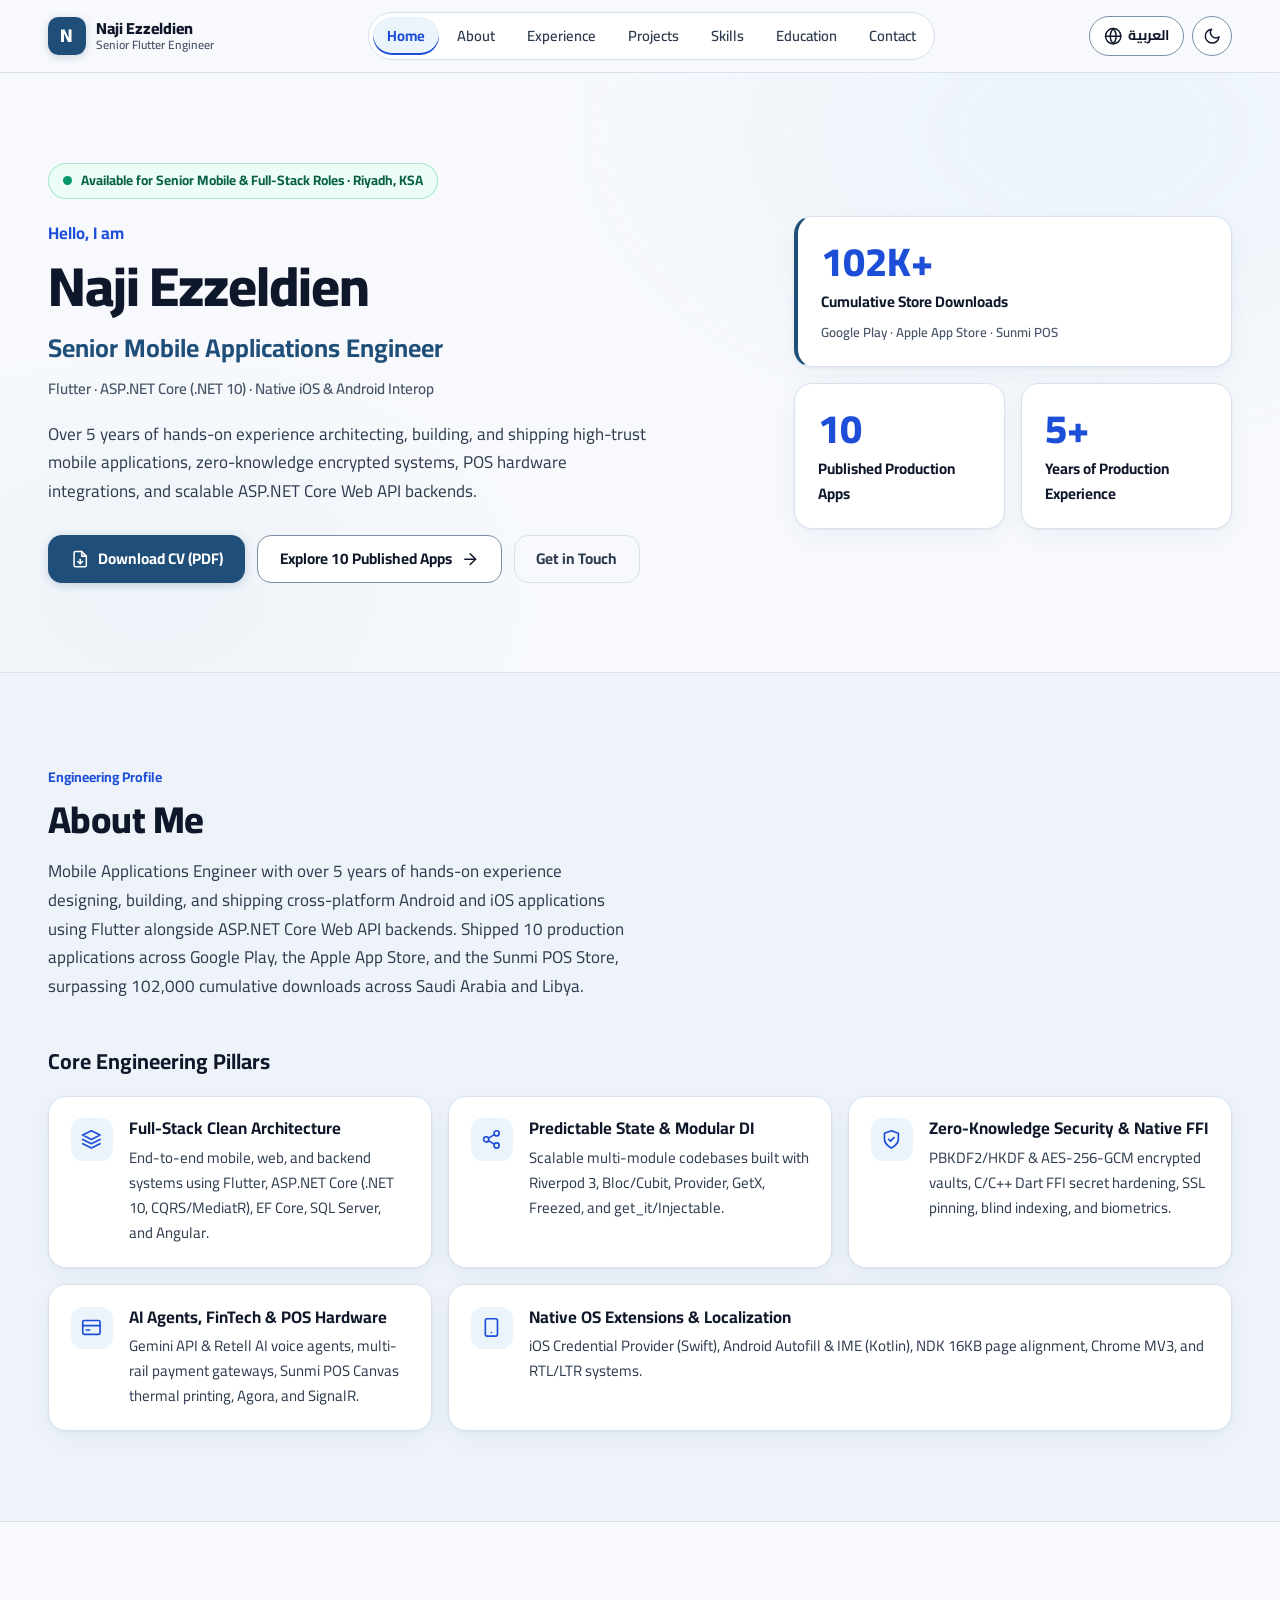
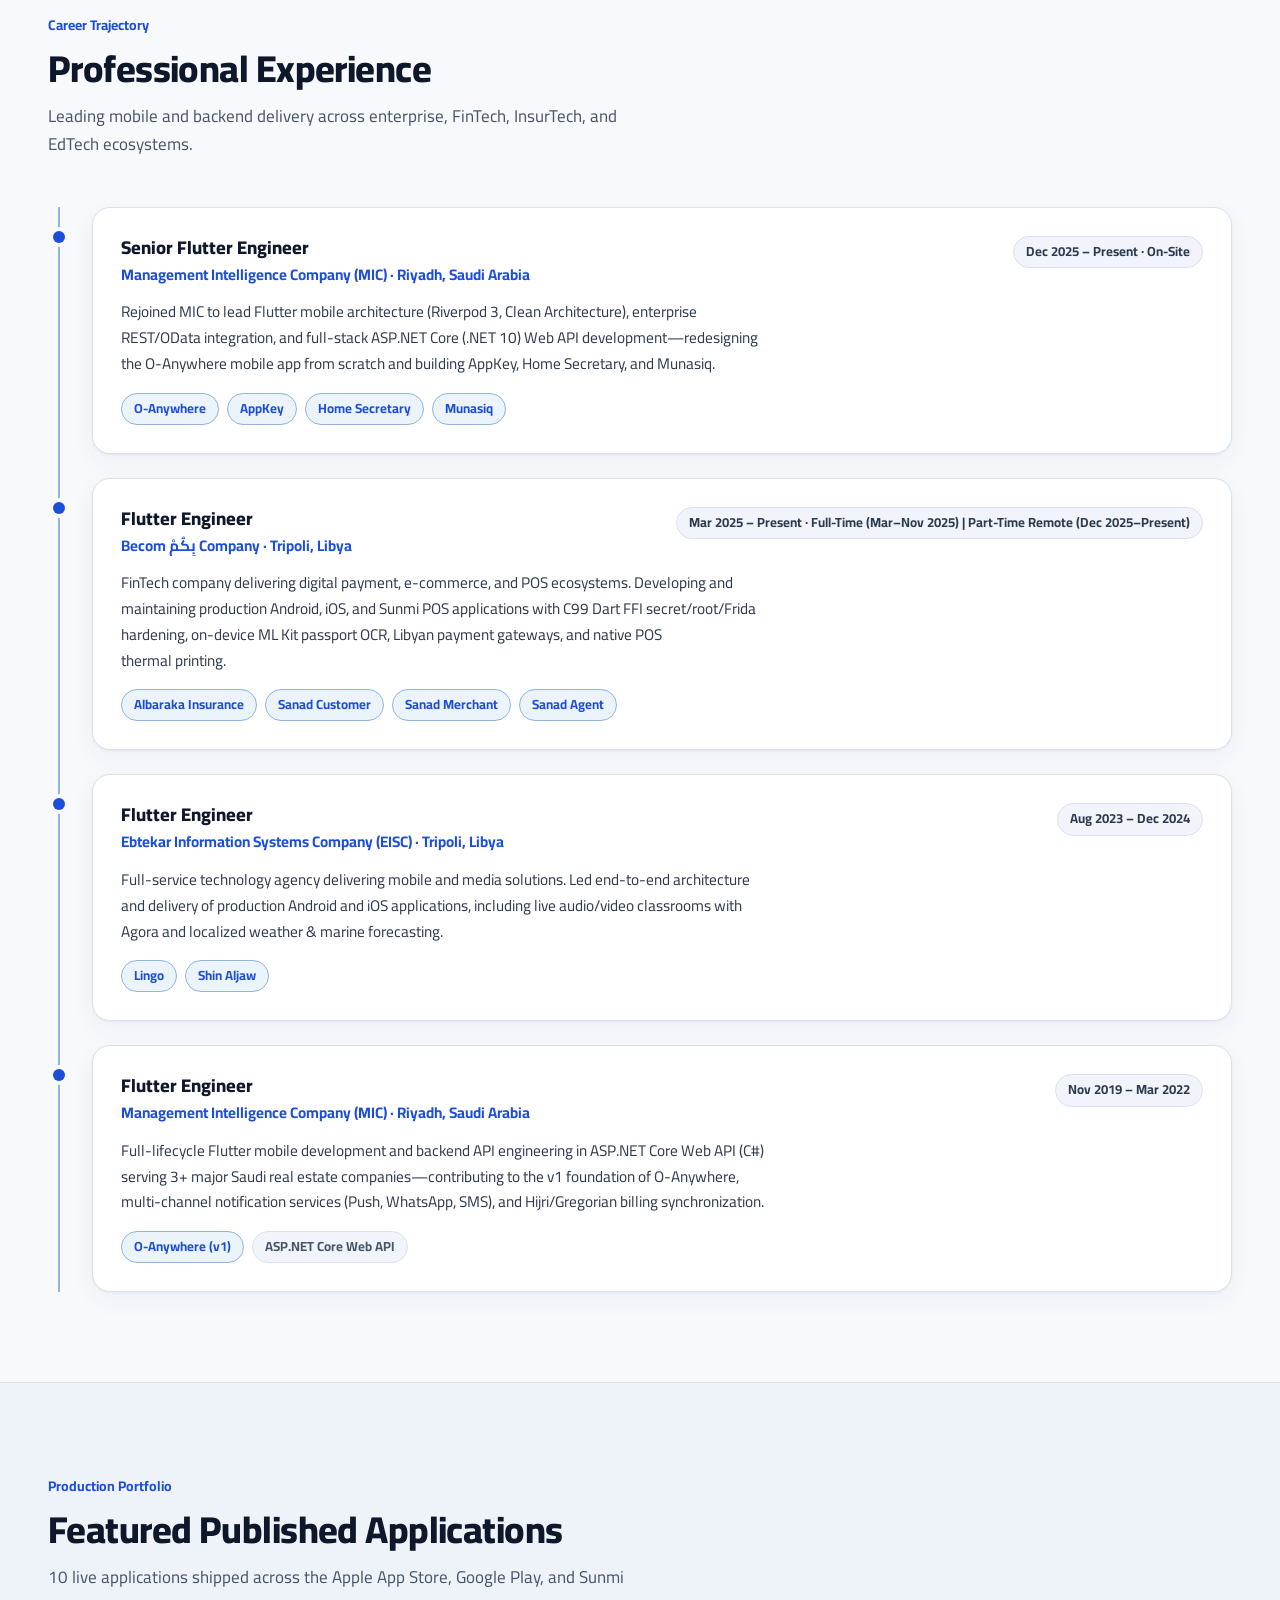
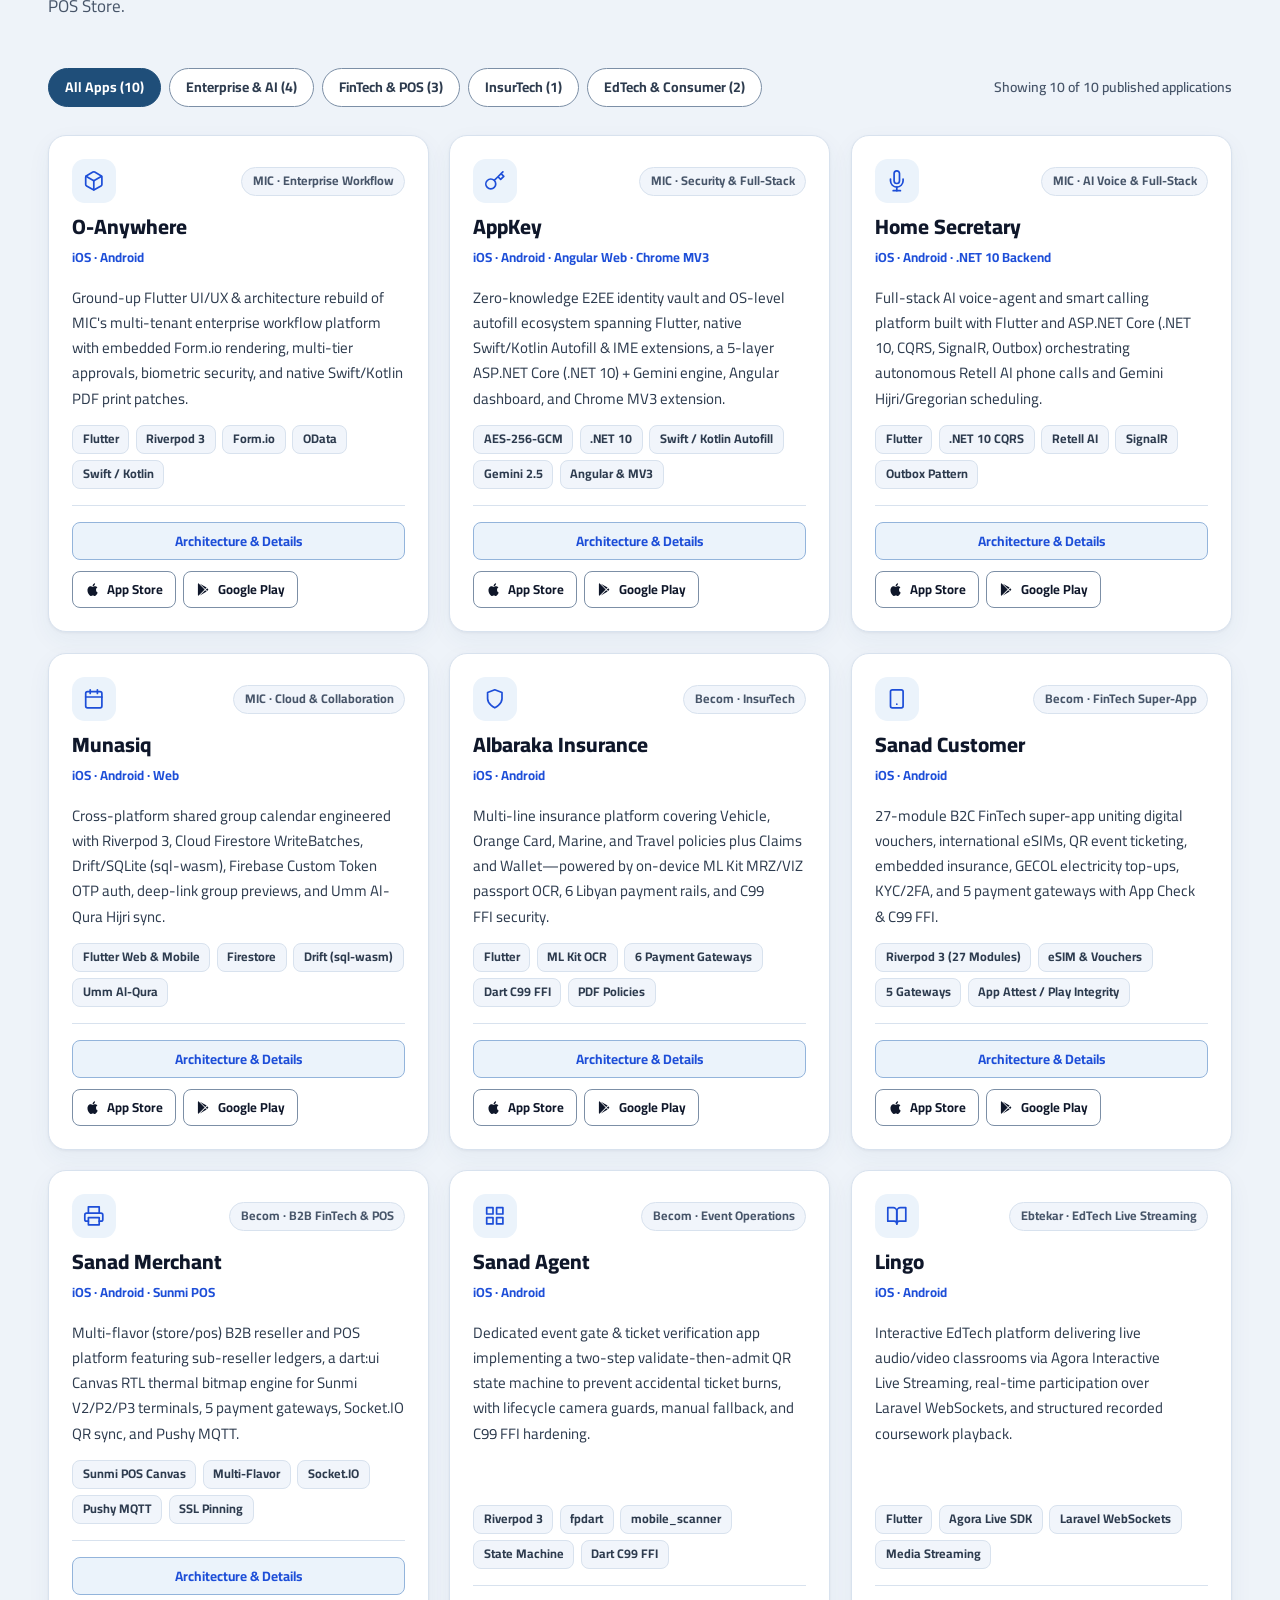
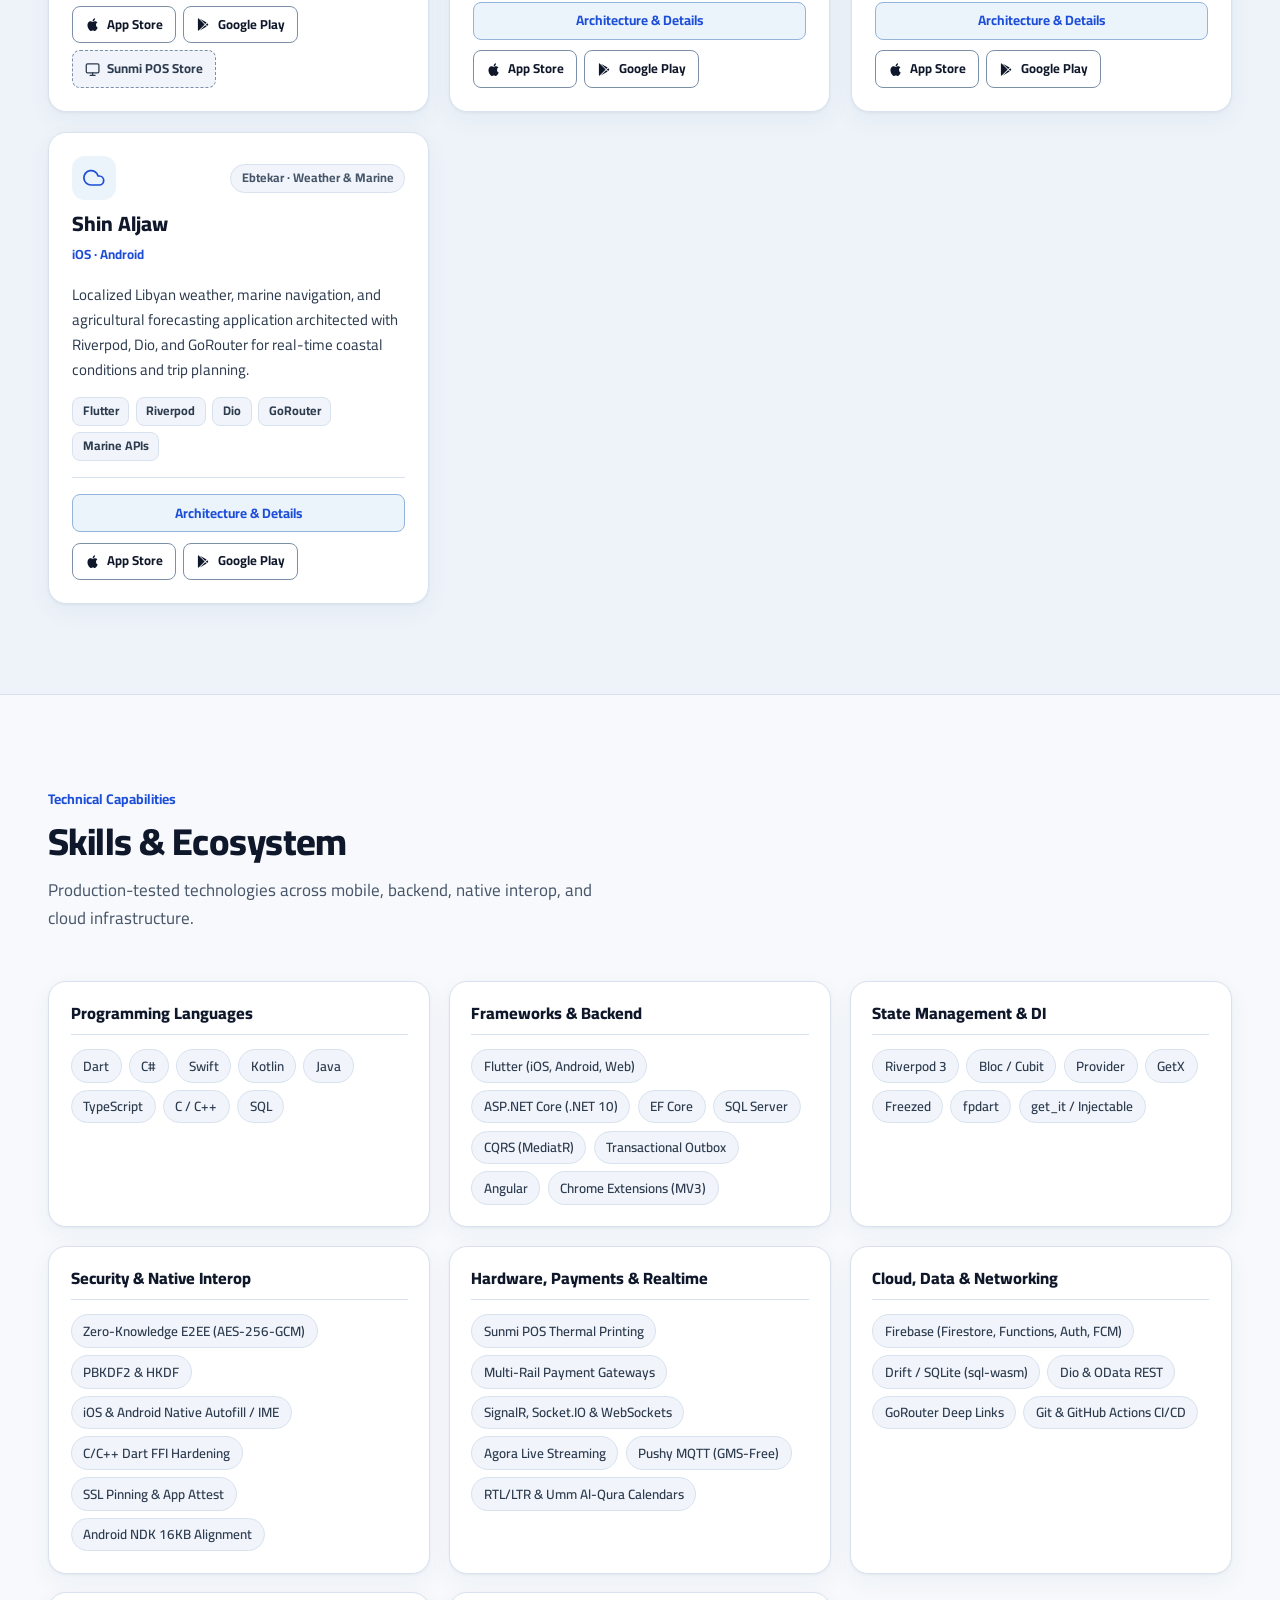
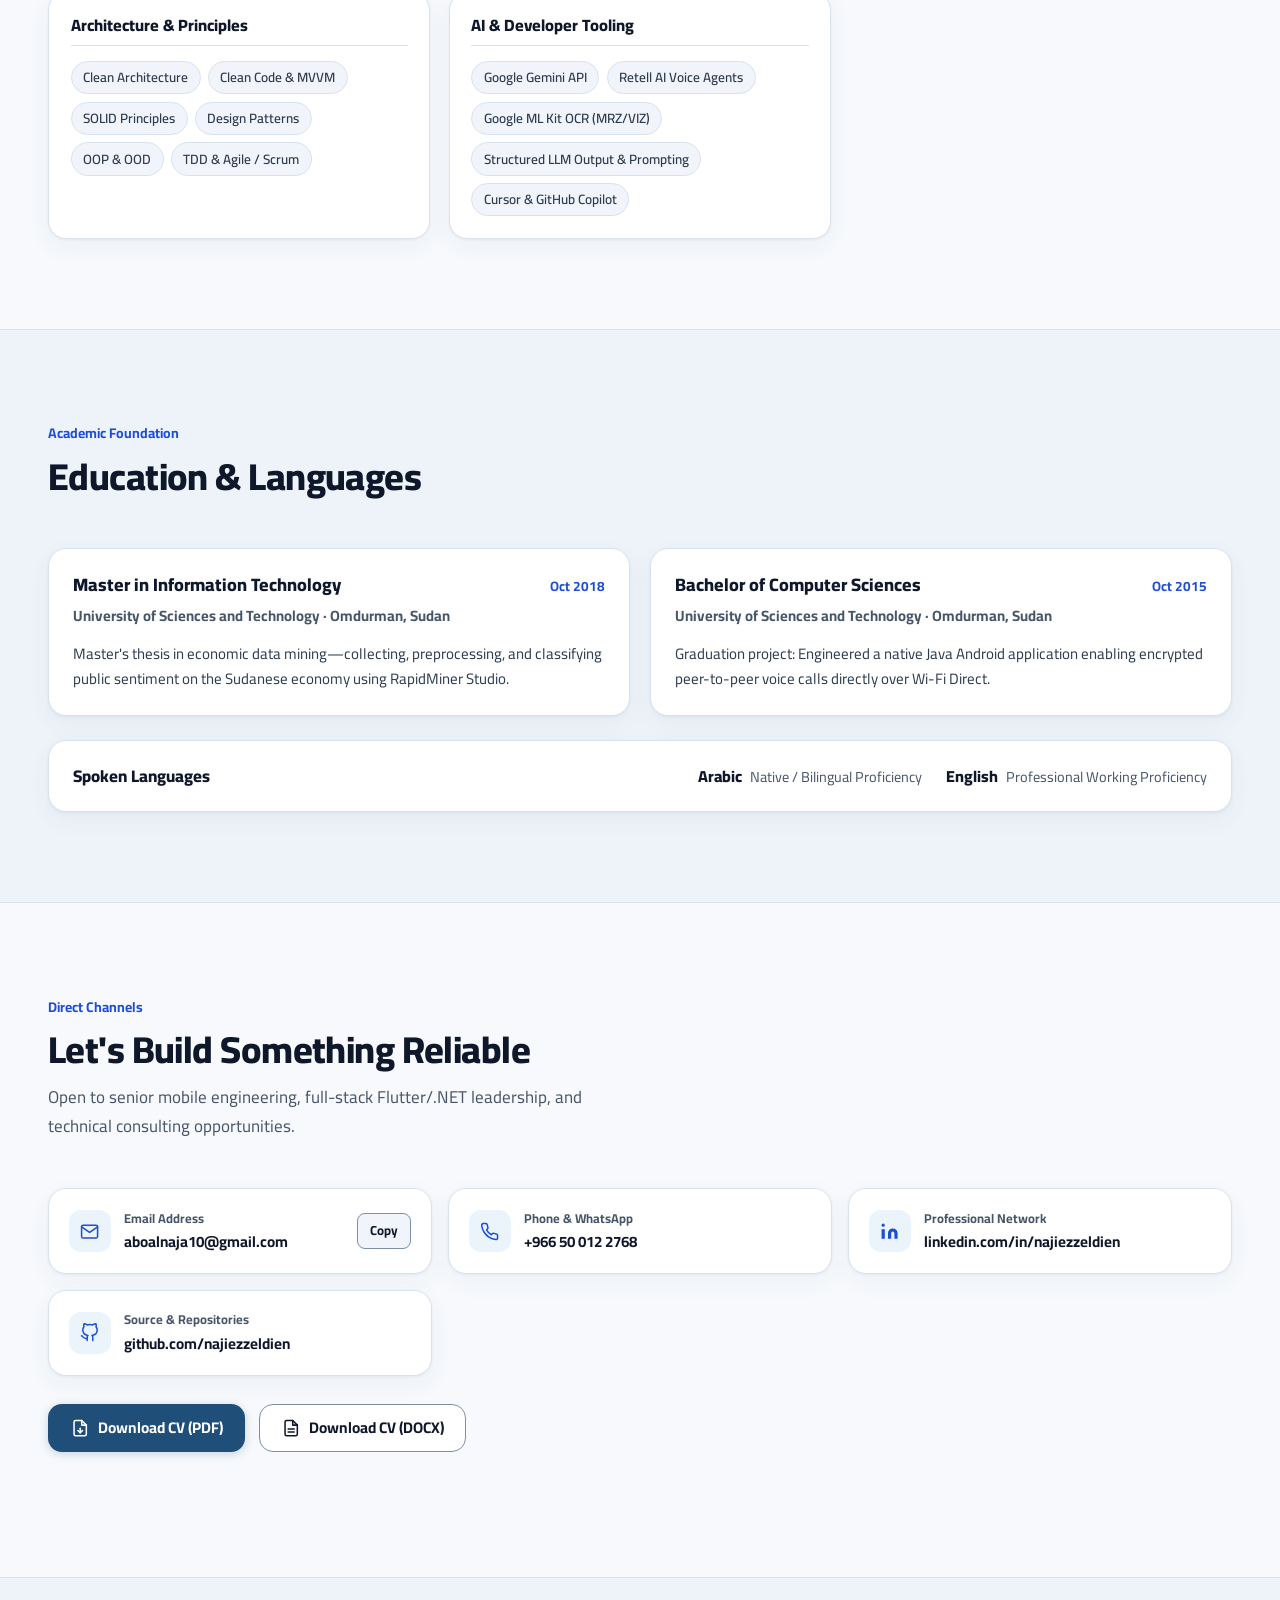
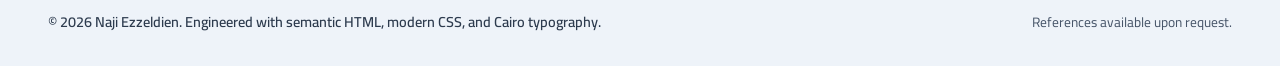
==== index.html @ 378b7edd "Replace default Flutter favicon with custom Royal Sapphire N monogram icon suite" ====
<!DOCTYPE html>
<html lang="en" dir="ltr">
<head>
  <meta charset="UTF-8">
  <meta name="viewport" content="width=device-width, initial-scale=1.0">
  <meta name="color-scheme" content="light dark">
  <script>
    try {
      document.documentElement.classList.add("js-enabled");
      const savedScheme = localStorage.getItem("color-scheme");
      document.querySelector('meta[name="color-scheme"]').content =
        savedScheme === "light" || savedScheme === "dark" ? savedScheme : "light dark";
      const savedLang = localStorage.getItem("portfolio-lang");
      if (savedLang === "ar" || savedLang === "en") {
        document.documentElement.lang = savedLang;
        document.documentElement.dir = savedLang === "ar" ? "rtl" : "ltr";
      }
    } catch {}
  </script>

  <!-- SEO -->
  <title>Naji Ezzeldien — Senior Mobile Applications Engineer (Flutter) | Portfolio</title>
  <meta name="description" content="Portfolio of Naji Ezzeldien — Senior Mobile Applications Engineer (Flutter &amp; ASP.NET Core) with 5+ years of experience, 10 published apps, and 102,000+ downloads across Google Play, Apple App Store, and Sunmi POS Store.">
  <meta name="keywords" content="Naji Ezzeldien, Senior Flutter Engineer, Mobile Applications Engineer, ASP.NET Core, .NET 10, Riverpod, Clean Architecture, Riyadh, Portfolio">
  <meta name="author" content="Naji Ezzeldien">

  <!-- Open Graph -->
  <meta property="og:title" content="Naji Ezzeldien — Senior Mobile Applications Engineer (Flutter)">
  <meta property="og:description" content="5+ years building production Android, iOS, POS, and ASP.NET Core (.NET 10) systems. 10 published apps, 102,000+ downloads.">
  <meta property="og:type" content="website">
  <meta property="og:url" content="https://najiezzeldien.github.io/naji_portfolio/">

  <!-- Twitter Card -->
  <meta name="twitter:card" content="summary_large_image">
  <meta name="twitter:title" content="Naji Ezzeldien — Senior Mobile Applications Engineer (Flutter)">
  <meta name="twitter:description" content="5+ years building production Android, iOS, POS, and ASP.NET Core (.NET 10) systems. 10 published apps, 102,000+ downloads.">

  <!-- Brand Favicon & Touch Icons (Cache-busted to replace legacy Flutter icon) -->
  <link rel="icon" type="image/svg+xml" href="favicon.svg?v=2">
  <link rel="icon" type="image/png" sizes="64x64" href="favicon.png?v=2">
  <link rel="icon" type="image/png" sizes="192x192" href="icon-192.png?v=2">
  <link rel="shortcut icon" href="favicon.ico?v=2">
  <link rel="apple-touch-icon" sizes="180x180" href="apple-touch-icon.png?v=2">

  <!-- Google Fonts: Cairo (Arabic & Latin unified geometric variable typeface) -->
  <link rel="preconnect" href="https://fonts.googleapis.com">
  <link rel="preconnect" href="https://fonts.gstatic.com" crossorigin>
  <link rel="stylesheet" href="https://fonts.googleapis.com/css2?family=Cairo:wght@300..800&display=swap">

  <!-- Stylesheet -->
  <link rel="stylesheet" href="css/style.css">
</head>
<body>

  <!-- ═══════════════════════════════════════════════════════════
       SITE HEADER & ADAPTIVE NAVIGATION
       ═══════════════════════════════════════════════════════════ -->
  <header class="site-header" id="siteHeader">
    <a href="#hero-heading" class="skip-link visually-hidden" data-i18n="nav.skip">Skip to main content</a>

    <div class="header-inner" id="headerInner">
      <a href="#hero" class="site-brand">
        <span class="brand-monogram" aria-hidden="true" data-i18n="nav.logo">N</span>
        <span class="brand-text">
          <span class="brand-name" data-i18n="nav.title">Naji Ezzeldien</span>
          <span class="brand-role" data-i18n="nav.roleTag">Senior Flutter Engineer</span>
        </span>
      </a>

      <nav class="site-nav" aria-label="Primary" data-i18n-aria="nav.primaryLabel">
        <button
          class="menu-button"
          id="menuButton"
          type="button"
          popovertarget="site-menu"
          popovertargetaction="toggle"
          aria-controls="site-menu"
        >
          <svg class="icon-svg" aria-hidden="true" viewBox="0 0 24 24" fill="none" stroke="currentColor" stroke-width="2" stroke-linecap="round">
            <line x1="4" y1="7" x2="20" y2="7"/>
            <line x1="4" y1="12" x2="20" y2="12"/>
            <line x1="4" y1="17" x2="20" y2="17"/>
          </svg>
          <span data-i18n="nav.menuBtn">Menu</span>
        </button>

        <ul id="site-menu" class="site-menu" popover="auto">
          <li><a href="#hero" class="nav-link" aria-current="true" data-i18n="nav.home">Home</a></li>
          <li><a href="#about" class="nav-link" data-i18n="nav.about">About</a></li>
          <li><a href="#experience" class="nav-link" data-i18n="nav.experience">Experience</a></li>
          <li><a href="#projects" class="nav-link" data-i18n="nav.projects">Projects</a></li>
          <li><a href="#skills" class="nav-link" data-i18n="nav.skills">Skills</a></li>
          <li><a href="#education" class="nav-link" data-i18n="nav.education">Education</a></li>
          <li><a href="#contact" class="nav-link" data-i18n="nav.contact">Contact</a></li>
        </ul>
      </nav>

      <div class="header-actions">
        <button type="button" class="action-chip lang-toggle" id="langSwitch">
          <svg class="icon-svg" aria-hidden="true" viewBox="0 0 24 24" fill="none" stroke="currentColor" stroke-width="1.9" stroke-linecap="round" stroke-linejoin="round">
            <circle cx="12" cy="12" r="10"/>
            <path d="M2 12h20"/>
            <path d="M12 2a15.3 15.3 0 0 1 4 10 15.3 15.3 0 0 1-4 10 15.3 15.3 0 0 1-4-10 15.3 15.3 0 0 1 4-10z"/>
          </svg>
          <span class="lang-label-full" data-i18n="nav.langSwitch">العربية</span>
          <span class="lang-label-short" aria-hidden="true" data-i18n="nav.langSwitchShort">AR</span>
        </button>

        <button type="button" class="icon-btn theme-toggle" id="themeToggle">
          <span class="theme-opt theme-opt-to-dark">
            <svg class="icon-svg" aria-hidden="true" viewBox="0 0 24 24" fill="none" stroke="currentColor" stroke-width="1.9" stroke-linecap="round" stroke-linejoin="round">
              <path d="M21 12.79A9 9 0 1 1 11.21 3 7 7 0 0 0 21 12.79z"/>
            </svg>
            <span class="visually-hidden" data-i18n="theme.toDark">Switch to dark theme</span>
          </span>
          <span class="theme-opt theme-opt-to-light">
            <svg class="icon-svg" aria-hidden="true" viewBox="0 0 24 24" fill="none" stroke="currentColor" stroke-width="1.9" stroke-linecap="round" stroke-linejoin="round">
              <circle cx="12" cy="12" r="5"/>
              <line x1="12" y1="1" x2="12" y2="3"/>
              <line x1="12" y1="21" x2="12" y2="23"/>
              <line x1="4.22" y1="4.22" x2="5.64" y2="5.64"/>
              <line x1="18.36" y1="18.36" x2="19.78" y2="19.78"/>
              <line x1="1" y1="12" x2="3" y2="12"/>
              <line x1="21" y1="12" x2="23" y2="12"/>
              <line x1="4.22" y1="19.78" x2="5.64" y2="18.36"/>
              <line x1="18.36" y1="5.64" x2="19.78" y2="4.22"/>
            </svg>
            <span class="visually-hidden" data-i18n="theme.toLight">Switch to light theme</span>
          </span>
        </button>
      </div>
    </div>
  </header>

  <!-- ═══════════════════════════════════════════════════════════
       MAIN CONTENT
       ═══════════════════════════════════════════════════════════ -->
  <main id="mainContent">

    <!-- ── HERO SECTION ─────────────────────────────────────────── -->
    <section class="hero-section" id="hero" tabindex="-1">
      <div class="container hero-layout">
        <div class="hero-copy">
          <div class="availability-pill reveal">
            <span class="status-dot" aria-hidden="true"></span>
            <span data-i18n="hero.badge">Available for Senior Mobile &amp; Full-Stack Roles · Riyadh, KSA</span>
          </div>

          <p class="hero-greeting reveal" data-i18n="hero.greeting">Hello, I am</p>
          <h1 class="hero-name reveal" id="hero-heading" tabindex="-1" data-i18n="hero.name">Naji Ezzeldien</h1>
          <p class="hero-role reveal" data-i18n="hero.title">Senior Mobile Applications Engineer</p>
          <p class="hero-stack-line reveal" data-i18n="hero.subtitle">Flutter · ASP.NET Core (.NET 10) · Native iOS &amp; Android Interop</p>
          <p class="hero-description reveal" data-i18n="hero.description">Over 5 years of hands-on experience architecting, building, and shipping high-trust mobile applications, zero-knowledge encrypted systems, POS hardware integrations, and scalable ASP.NET Core Web API backends.</p>

          <div class="hero-actions reveal">
            <a href="Naji_Ezzeldien_CV.pdf" target="_blank" rel="noopener" class="btn btn-primary">
              <svg class="icon-svg" aria-hidden="true" viewBox="0 0 24 24" fill="none" stroke="currentColor" stroke-width="2" stroke-linecap="round" stroke-linejoin="round">
                <path d="M14 2H6a2 2 0 0 0-2 2v16a2 2 0 0 0 2 2h12a2 2 0 0 0 2-2V8z"/>
                <polyline points="14 2 14 8 20 8"/>
                <path d="M12 18v-6"/>
                <path d="m9 15 3 3 3-3"/>
              </svg>
              <span data-i18n="hero.cta.cv">Download CV (PDF)</span>
            </a>

            <a href="#projects" class="btn btn-secondary">
              <span data-i18n="hero.cta.projects">Explore 10 Published Apps</span>
              <svg class="icon-svg icon-directional" aria-hidden="true" viewBox="0 0 24 24" fill="none" stroke="currentColor" stroke-width="2" stroke-linecap="round" stroke-linejoin="round">
                <path d="M5 12h14"/>
                <path d="m12 5 7 7-7 7"/>
              </svg>
            </a>

            <a href="#contact" class="btn btn-ghost">
              <span data-i18n="hero.cta.contact">Get in Touch</span>
            </a>
          </div>
        </div>

        <div class="hero-metrics reveal">
          <div class="metric-card metric-card-featured">
            <span class="metric-value" data-i18n="hero.stat.downloads.num">102K+</span>
            <span class="metric-label" data-i18n="hero.stat.downloads.label">Cumulative Store Downloads</span>
            <span class="metric-meta" data-i18n="hero.stat.stores">Google Play · Apple App Store · Sunmi POS</span>
          </div>

          <div class="metric-card">
            <span class="metric-value" data-i18n="hero.stat.apps.num">10</span>
            <span class="metric-label" data-i18n="hero.stat.apps.label">Published Production Apps</span>
          </div>

          <div class="metric-card">
            <span class="metric-value" data-i18n="hero.stat.years.num">5+</span>
            <span class="metric-label" data-i18n="hero.stat.years.label">Years of Production Experience</span>
          </div>
        </div>
      </div>
    </section>

    <!-- ── ABOUT & CORE PILLARS ─────────────────────────────────── -->
    <section class="section section-alt" id="about" tabindex="-1">
      <div class="container">
        <header class="section-header reveal">
          <p class="section-eyebrow" data-i18n="about.eyebrow">Engineering Profile</p>
          <h2 class="section-title" data-i18n="about.title">About Me</h2>
          <p class="section-lead" data-i18n="about.description">Mobile Applications Engineer with over 5 years of hands-on experience designing, building, and shipping cross-platform Android and iOS applications using Flutter alongside ASP.NET Core Web API backends. Shipped 10 production applications across Google Play, the Apple App Store, and the Sunmi POS Store, surpassing 102,000 cumulative downloads across Saudi Arabia and Libya.</p>
        </header>

        <h3 class="subsection-heading reveal" data-i18n="about.strengths">Core Engineering Pillars</h3>
        <ul class="pillars-grid" role="list">
          <li class="pillar-card reveal">
            <span class="pillar-icon" aria-hidden="true">
              <svg aria-hidden="true" viewBox="0 0 24 24" fill="none" stroke="currentColor" stroke-width="1.9" stroke-linecap="round" stroke-linejoin="round"><polygon points="12 2 2 7 12 12 22 7 12 2"/><polyline points="2 17 12 22 22 17"/><polyline points="2 12 12 17 22 12"/></svg>
            </span>
            <div>
              <h4 class="pillar-title" data-i18n="about.s1.title">Full-Stack Clean Architecture</h4>
              <p class="pillar-desc" data-i18n="about.s1.desc">End-to-end mobile, web, and backend systems using Flutter, ASP.NET Core (.NET 10, CQRS/MediatR), EF Core, SQL Server, and Angular.</p>
            </div>
          </li>

          <li class="pillar-card reveal">
            <span class="pillar-icon" aria-hidden="true">
              <svg aria-hidden="true" viewBox="0 0 24 24" fill="none" stroke="currentColor" stroke-width="1.9" stroke-linecap="round" stroke-linejoin="round"><circle cx="18" cy="5" r="3"/><circle cx="6" cy="12" r="3"/><circle cx="18" cy="19" r="3"/><line x1="8.59" y1="13.51" x2="15.42" y2="17.49"/><line x1="15.41" y1="6.51" x2="8.59" y2="10.49"/></svg>
            </span>
            <div>
              <h4 class="pillar-title" data-i18n="about.s2.title">Predictable State &amp; Modular DI</h4>
              <p class="pillar-desc" data-i18n="about.s2.desc">Scalable multi-module codebases built with Riverpod 3, Bloc/Cubit, Provider, GetX, Freezed, and get_it/Injectable.</p>
            </div>
          </li>

          <li class="pillar-card reveal">
            <span class="pillar-icon" aria-hidden="true">
              <svg aria-hidden="true" viewBox="0 0 24 24" fill="none" stroke="currentColor" stroke-width="1.9" stroke-linecap="round" stroke-linejoin="round"><path d="M12 22s8-4 8-10V5l-8-3-8 3v7c0 6 8 10 8 10z"/><path d="m9 12 2 2 4-4"/></svg>
            </span>
            <div>
              <h4 class="pillar-title" data-i18n="about.s3.title">Zero-Knowledge Security &amp; Native FFI</h4>
              <p class="pillar-desc" data-i18n="about.s3.desc">PBKDF2/HKDF &amp; AES-256-GCM encrypted vaults, C/C++ Dart FFI secret hardening, SSL pinning, blind indexing, and biometrics.</p>
            </div>
          </li>

          <li class="pillar-card reveal">
            <span class="pillar-icon" aria-hidden="true">
              <svg aria-hidden="true" viewBox="0 0 24 24" fill="none" stroke="currentColor" stroke-width="1.9" stroke-linecap="round" stroke-linejoin="round"><rect x="2" y="4" width="20" height="16" rx="2"/><line x1="2" y1="10" x2="22" y2="10"/><line x1="6" y1="15" x2="10" y2="15"/></svg>
            </span>
            <div>
              <h4 class="pillar-title" data-i18n="about.s4.title">AI Agents, FinTech &amp; POS Hardware</h4>
              <p class="pillar-desc" data-i18n="about.s4.desc">Gemini API &amp; Retell AI voice agents, multi-rail payment gateways, Sunmi POS Canvas thermal printing, Agora, and SignalR.</p>
            </div>
          </li>

          <li class="pillar-card pillar-card-wide reveal">
            <span class="pillar-icon" aria-hidden="true">
              <svg aria-hidden="true" viewBox="0 0 24 24" fill="none" stroke="currentColor" stroke-width="1.9" stroke-linecap="round" stroke-linejoin="round"><rect x="5" y="2" width="14" height="20" rx="2" ry="2"/><line x1="12" y1="18" x2="12.01" y2="18"/></svg>
            </span>
            <div>
              <h4 class="pillar-title" data-i18n="about.s5.title">Native OS Extensions &amp; Localization</h4>
              <p class="pillar-desc" data-i18n="about.s5.desc">iOS Credential Provider (Swift), Android Autofill &amp; IME (Kotlin), NDK 16KB page alignment, Chrome MV3, and RTL/LTR systems.</p>
            </div>
          </li>
        </ul>
      </div>
    </section>

    <!-- ── EXPERIENCE SECTION ───────────────────────────────────── -->
    <section class="section" id="experience" tabindex="-1">
      <div class="container">
        <header class="section-header reveal">
          <p class="section-eyebrow" data-i18n="exp.eyebrow">Career Trajectory</p>
          <h2 class="section-title" data-i18n="exp.title">Professional Experience</h2>
          <p class="section-subtitle" data-i18n="exp.subtitle">Leading mobile and backend delivery across enterprise, FinTech, InsurTech, and EdTech ecosystems.</p>
        </header>

        <ol class="timeline" role="list">
          <!-- MIC (Current) -->
          <li class="timeline-entry reveal">
            <article class="timeline-card">
              <header class="timeline-header">
                <div>
                  <h3 class="timeline-role" data-i18n="exp.role.mic_current">Senior Flutter Engineer</h3>
                  <p class="timeline-company" data-i18n="exp.company.mic_current">Management Intelligence Company (MIC) · Riyadh, Saudi Arabia</p>
                </div>
                <span class="timeline-date" data-i18n="exp.date.mic_current">Dec 2025 – Present · On-Site</span>
              </header>
              <p class="timeline-description" data-i18n="exp.desc.mic_current">Rejoined MIC to lead Flutter mobile architecture (Riverpod 3, Clean Architecture), enterprise REST/OData integration, and full-stack ASP.NET Core (.NET 10) Web API development—redesigning the O-Anywhere mobile app from scratch and building AppKey, Home Secretary, and Munasiq.</p>
              <div class="timeline-links">
                <a href="#proj-oanywhere" class="timeline-chip">O-Anywhere</a>
                <a href="#proj-appkey" class="timeline-chip">AppKey</a>
                <a href="#proj-homesecretary" class="timeline-chip" data-i18n="proj.homesecretary.title">Home Secretary</a>
                <a href="#proj-munasiq" class="timeline-chip" data-i18n="proj.munasiq.title">Munasiq</a>
              </div>
            </article>
          </li>

          <!-- Becom -->
          <li class="timeline-entry reveal">
            <article class="timeline-card">
              <header class="timeline-header">
                <div>
                  <h3 class="timeline-role" data-i18n="exp.role.becom">Flutter Engineer</h3>
                  <p class="timeline-company" data-i18n="exp.company.becom">Becom بِكُمْ Company · Tripoli, Libya</p>
                </div>
                <span class="timeline-date" data-i18n="exp.date.becom">Mar 2025 – Present · Full-Time (Mar–Nov 2025) | Part-Time Remote (Dec 2025–Present)</span>
              </header>
              <p class="timeline-description" data-i18n="exp.desc.becom">FinTech company delivering digital payment, e-commerce, and POS ecosystems. Developing and maintaining production Android, iOS, and Sunmi POS applications with C99 Dart FFI secret/root/Frida hardening, on-device ML Kit passport OCR, Libyan payment gateways, and native POS thermal printing.</p>
              <div class="timeline-links">
                <a href="#proj-albaraka" class="timeline-chip" data-i18n="proj.albaraka.title">Albaraka Insurance</a>
                <a href="#proj-sanad" class="timeline-chip" data-i18n="proj.sanad.title">Sanad Customer</a>
                <a href="#proj-merchant" class="timeline-chip" data-i18n="proj.merchant.title">Sanad Merchant</a>
                <a href="#proj-sanadagent" class="timeline-chip" data-i18n="proj.sanadagent.title">Sanad Agent</a>
              </div>
            </article>
          </li>

          <!-- Ebtekar -->
          <li class="timeline-entry reveal">
            <article class="timeline-card">
              <header class="timeline-header">
                <div>
                  <h3 class="timeline-role" data-i18n="exp.role.ebtekar">Flutter Engineer</h3>
                  <p class="timeline-company" data-i18n="exp.company.ebtekar">Ebtekar Information Systems Company (EISC) · Tripoli, Libya</p>
                </div>
                <span class="timeline-date" data-i18n="exp.date.ebtekar">Aug 2023 – Dec 2024</span>
              </header>
              <p class="timeline-description" data-i18n="exp.desc.ebtekar">Full-service technology agency delivering mobile and media solutions. Led end-to-end architecture and delivery of production Android and iOS applications, including live audio/video classrooms with Agora and localized weather &amp; marine forecasting.</p>
              <div class="timeline-links">
                <a href="#proj-lingo" class="timeline-chip" data-i18n="proj.lingo.title">Lingo</a>
                <a href="#proj-shin" class="timeline-chip" data-i18n="proj.shin.title">Shin Aljaw</a>
              </div>
            </article>
          </li>

          <!-- MIC (First Tenure) -->
          <li class="timeline-entry reveal">
            <article class="timeline-card">
              <header class="timeline-header">
                <div>
                  <h3 class="timeline-role" data-i18n="exp.role.mic">Flutter Engineer</h3>
                  <p class="timeline-company" data-i18n="exp.company.mic">Management Intelligence Company (MIC) · Riyadh, Saudi Arabia</p>
                </div>
                <span class="timeline-date" data-i18n="exp.date.mic">Nov 2019 – Mar 2022</span>
              </header>
              <p class="timeline-description" data-i18n="exp.desc.mic">Full-lifecycle Flutter mobile development and backend API engineering in ASP.NET Core Web API (C#) serving 3+ major Saudi real estate companies—contributing to the v1 foundation of O-Anywhere, multi-channel notification services (Push, WhatsApp, SMS), and Hijri/Gregorian billing synchronization.</p>
              <div class="timeline-links">
                <a href="#proj-oanywhere" class="timeline-chip">O-Anywhere (v1)</a>
                <span class="timeline-chip timeline-chip-static" data-i18n="exp.tag.backend">ASP.NET Core Web API</span>
              </div>
            </article>
          </li>
        </ol>
      </div>
    </section>

    <!-- ── FEATURED PROJECTS (10 PUBLISHED APPS) ────────────────── -->
    <section class="section section-alt" id="projects" tabindex="-1">
      <div class="container">
        <header class="section-header reveal">
          <p class="section-eyebrow" data-i18n="proj.eyebrow">Production Portfolio</p>
          <h2 class="section-title" data-i18n="proj.title">Featured Published Applications</h2>
          <p class="section-subtitle" data-i18n="proj.subtitle">10 live applications shipped across the Apple App Store, Google Play, and Sunmi POS Store.</p>
        </header>

        <search class="projects-toolbar reveal" aria-label="Filter applications by domain" data-i18n-aria="proj.filterLabel">
          <div class="filter-group">
            <button type="button" class="filter-btn" data-filter="all" aria-pressed="true" data-i18n="proj.filter.all">All Apps (10)</button>
            <button type="button" class="filter-btn" data-filter="enterprise" aria-pressed="false" data-i18n="proj.filter.enterprise">Enterprise &amp; AI (4)</button>
            <button type="button" class="filter-btn" data-filter="fintech" aria-pressed="false" data-i18n="proj.filter.fintech">FinTech &amp; POS (3)</button>
            <button type="button" class="filter-btn" data-filter="insurtech" aria-pressed="false" data-i18n="proj.filter.insurtech">InsurTech (1)</button>
            <button type="button" class="filter-btn" data-filter="consumer" aria-pressed="false" data-i18n="proj.filter.consumer">EdTech &amp; Consumer (2)</button>
          </div>
          <p class="projects-count" id="projectsCount" aria-live="polite">Showing 10 of 10 published applications</p>
        </search>

        <div class="projects-grid" id="projectsGrid">

          <!-- 1. O-Anywhere -->
          <article class="project-card reveal" id="proj-oanywhere" data-category="enterprise">
            <header class="project-card-header">
              <div class="project-meta-row">
                <span class="project-icon" aria-hidden="true">
                  <svg aria-hidden="true" viewBox="0 0 24 24" fill="none" stroke="currentColor" stroke-width="1.9" stroke-linecap="round" stroke-linejoin="round"><path d="M21 16V8a2 2 0 0 0-1-1.73l-7-4a2 2 0 0 0-2 0l-7 4A2 2 0 0 0 3 8v8a2 2 0 0 0 1 1.73l7 4a2 2 0 0 0 2 0l7-4A2 2 0 0 0 21 16z"/><polyline points="3.27 6.96 12 12.01 20.73 6.96"/><line x1="12" y1="22.08" x2="12" y2="12"/></svg>
                </span>
                <span class="project-domain-pill" data-i18n="proj.oanywhere.badge">MIC · Enterprise Workflow</span>
              </div>
              <h3 class="project-title" data-i18n="proj.oanywhere.title">O-Anywhere</h3>
              <p class="project-platforms" data-i18n="proj.oanywhere.platforms">iOS · Android</p>
            </header>

            <div class="project-card-content">
              <p class="project-summary" data-i18n="proj.oanywhere.summary">Ground-up Flutter UI/UX &amp; architecture rebuild of MIC's multi-tenant enterprise workflow platform with embedded Form.io rendering, multi-tier approvals, biometric security, and native Swift/Kotlin PDF print patches.</p>
              <ul class="tech-pills" role="list">
                <li>Flutter</li>
                <li>Riverpod 3</li>
                <li>Form.io</li>
                <li>OData</li>
                <li>Swift / Kotlin</li>
              </ul>
            </div>

            <footer class="project-card-footer">
              <button type="button" class="btn-case-study" data-case-study="oanywhere">
                <span data-i18n="proj.caseStudyBtn">Architecture &amp; Details</span>
                <span class="visually-hidden"> — <span data-i18n="proj.oanywhere.title">O-Anywhere</span></span>
              </button>
              <div class="store-links">
                <a href="https://apps.apple.com/sa/app/o-anywhere/id1599979909?l=ar" target="_blank" rel="noopener noreferrer" class="store-btn">
                  <svg class="icon-svg" aria-hidden="true" viewBox="0 0 24 24" fill="currentColor"><path d="M18.71 19.5c-.83 1.24-1.71 2.45-3.05 2.47-1.34.03-1.77-.79-3.29-.79-1.53 0-2 .77-3.27.82-1.31.05-2.3-1.32-3.14-2.53C4.25 17 2.94 12.45 4.7 9.39c.87-1.52 2.43-2.48 4.12-2.51 1.28-.02 2.5.87 3.29.87.78 0 2.26-1.07 3.8-.91.65.03 2.47.26 3.64 1.98-.09.06-2.17 1.28-2.15 3.81.03 3.02 2.65 4.03 2.68 4.04-.03.07-.42 1.44-1.38 2.83M13 3.5c.73-.83 1.94-1.46 2.94-1.5.13 1.17-.34 2.35-1.04 3.19-.69.85-1.83 1.51-2.95 1.42-.15-1.15.41-2.35 1.05-3.11z"/></svg>
                  <span data-i18n="store.apple">App Store</span>
                  <span class="visually-hidden"> — <span data-i18n="proj.oanywhere.title">O-Anywhere</span></span>
                </a>
                <a href="https://play.google.com/store/apps/details?id=com.mic.anyware" target="_blank" rel="noopener noreferrer" class="store-btn">
                  <svg class="icon-svg" aria-hidden="true" viewBox="0 0 24 24" fill="currentColor"><path d="M3 20.5v-17c0-.59.34-1.11.84-1.35L13.69 12l-9.85 9.85c-.5-.24-.84-.76-.84-1.35zm13.81-5.38L6.05 21.34l8.49-8.49 2.27 2.27zm.91-.91L19.59 12l-1.87-2.21-2.27 2.27 2.27 2.15zM6.05 2.66l10.76 6.22-2.27 2.27-8.49-8.49z"/></svg>
                  <span data-i18n="store.google">Google Play</span>
                  <span class="visually-hidden"> — <span data-i18n="proj.oanywhere.title">O-Anywhere</span></span>
                </a>
              </div>
            </footer>
          </article>

          <!-- 2. AppKey -->
          <article class="project-card reveal" id="proj-appkey" data-category="enterprise">
            <header class="project-card-header">
              <div class="project-meta-row">
                <span class="project-icon" aria-hidden="true">
                  <svg aria-hidden="true" viewBox="0 0 24 24" fill="none" stroke="currentColor" stroke-width="1.9" stroke-linecap="round" stroke-linejoin="round"><path d="M21 2l-2 2m-7.61 7.61a5.5 5.5 0 1 1-7.778 7.778 5.5 5.5 0 0 1 7.777-7.777zm0 0L15.5 7.5m0 0l3 3L22 7l-3-3m-3.5 3.5L19 4"/></svg>
                </span>
                <span class="project-domain-pill" data-i18n="proj.appkey.badge">MIC · Security &amp; Full-Stack</span>
              </div>
              <h3 class="project-title" data-i18n="proj.appkey.title">AppKey</h3>
              <p class="project-platforms" data-i18n="proj.appkey.platforms">iOS · Android · Angular Web · Chrome MV3</p>
            </header>

            <div class="project-card-content">
              <p class="project-summary" data-i18n="proj.appkey.summary">Zero-knowledge E2EE identity vault and OS-level autofill ecosystem spanning Flutter, native Swift/Kotlin Autofill &amp; IME extensions, a 5-layer ASP.NET Core (.NET 10) + Gemini engine, Angular dashboard, and Chrome MV3 extension.</p>
              <ul class="tech-pills" role="list">
                <li>AES-256-GCM</li>
                <li>.NET 10</li>
                <li>Swift / Kotlin Autofill</li>
                <li>Gemini 2.5</li>
                <li>Angular &amp; MV3</li>
              </ul>
            </div>

            <footer class="project-card-footer">
              <button type="button" class="btn-case-study" data-case-study="appkey">
                <span data-i18n="proj.caseStudyBtn">Architecture &amp; Details</span>
                <span class="visually-hidden"> — <span data-i18n="proj.appkey.title">AppKey</span></span>
              </button>
              <div class="store-links">
                <a href="https://apps.apple.com/us/app/appkey/id6827119695" target="_blank" rel="noopener noreferrer" class="store-btn">
                  <svg class="icon-svg" aria-hidden="true" viewBox="0 0 24 24" fill="currentColor"><path d="M18.71 19.5c-.83 1.24-1.71 2.45-3.05 2.47-1.34.03-1.77-.79-3.29-.79-1.53 0-2 .77-3.27.82-1.31.05-2.3-1.32-3.14-2.53C4.25 17 2.94 12.45 4.7 9.39c.87-1.52 2.43-2.48 4.12-2.51 1.28-.02 2.5.87 3.29.87.78 0 2.26-1.07 3.8-.91.65.03 2.47.26 3.64 1.98-.09.06-2.17 1.28-2.15 3.81.03 3.02 2.65 4.03 2.68 4.04-.03.07-.42 1.44-1.38 2.83M13 3.5c.73-.83 1.94-1.46 2.94-1.5.13 1.17-.34 2.35-1.04 3.19-.69.85-1.83 1.51-2.95 1.42-.15-1.15.41-2.35 1.05-3.11z"/></svg>
                  <span data-i18n="store.apple">App Store</span>
                  <span class="visually-hidden"> — <span data-i18n="proj.appkey.title">AppKey</span></span>
                </a>
                <a href="https://play.google.com/store/apps/details?id=com.mic.appkey" target="_blank" rel="noopener noreferrer" class="store-btn">
                  <svg class="icon-svg" aria-hidden="true" viewBox="0 0 24 24" fill="currentColor"><path d="M3 20.5v-17c0-.59.34-1.11.84-1.35L13.69 12l-9.85 9.85c-.5-.24-.84-.76-.84-1.35zm13.81-5.38L6.05 21.34l8.49-8.49 2.27 2.27zm.91-.91L19.59 12l-1.87-2.21-2.27 2.27 2.27 2.15zM6.05 2.66l10.76 6.22-2.27 2.27-8.49-8.49z"/></svg>
                  <span data-i18n="store.google">Google Play</span>
                  <span class="visually-hidden"> — <span data-i18n="proj.appkey.title">AppKey</span></span>
                </a>
              </div>
            </footer>
          </article>

          <!-- 3. Home Secretary -->
          <article class="project-card reveal" id="proj-homesecretary" data-category="enterprise">
            <header class="project-card-header">
              <div class="project-meta-row">
                <span class="project-icon" aria-hidden="true">
                  <svg aria-hidden="true" viewBox="0 0 24 24" fill="none" stroke="currentColor" stroke-width="1.9" stroke-linecap="round" stroke-linejoin="round"><path d="M12 1a3 3 0 0 0-3 3v8a3 3 0 0 0 6 0V4a3 3 0 0 0-3-3z"/><path d="M19 10v2a7 7 0 0 1-14 0v-2"/><line x1="12" y1="19" x2="12" y2="23"/><line x1="8" y1="23" x2="16" y2="23"/></svg>
                </span>
                <span class="project-domain-pill" data-i18n="proj.homesecretary.badge">MIC · AI Voice &amp; Full-Stack</span>
              </div>
              <h3 class="project-title" data-i18n="proj.homesecretary.title">Home Secretary</h3>
              <p class="project-platforms" data-i18n="proj.homesecretary.platforms">iOS · Android · .NET 10 Backend</p>
            </header>

            <div class="project-card-content">
              <p class="project-summary" data-i18n="proj.homesecretary.summary">Full-stack AI voice-agent and smart calling platform built with Flutter and ASP.NET Core (.NET 10, CQRS, SignalR, Outbox) orchestrating autonomous Retell AI phone calls and Gemini Hijri/Gregorian scheduling.</p>
              <ul class="tech-pills" role="list">
                <li>Flutter</li>
                <li>.NET 10 CQRS</li>
                <li>Retell AI</li>
                <li>SignalR</li>
                <li>Outbox Pattern</li>
              </ul>
            </div>

            <footer class="project-card-footer">
              <button type="button" class="btn-case-study" data-case-study="homesecretary">
                <span data-i18n="proj.caseStudyBtn">Architecture &amp; Details</span>
                <span class="visually-hidden"> — <span data-i18n="proj.homesecretary.title">Home Secretary</span></span>
              </button>
              <div class="store-links">
                <a href="https://apps.apple.com/us/app/%D8%A7%D9%84%D8%B3%D9%83%D8%B1%D8%AA%D9%8A%D8%B1-%D8%A7%D9%84%D9%85%D9%86%D8%B2%D9%84%D9%8A/id6807824158" target="_blank" rel="noopener noreferrer" class="store-btn">
                  <svg class="icon-svg" aria-hidden="true" viewBox="0 0 24 24" fill="currentColor"><path d="M18.71 19.5c-.83 1.24-1.71 2.45-3.05 2.47-1.34.03-1.77-.79-3.29-.79-1.53 0-2 .77-3.27.82-1.31.05-2.3-1.32-3.14-2.53C4.25 17 2.94 12.45 4.7 9.39c.87-1.52 2.43-2.48 4.12-2.51 1.28-.02 2.5.87 3.29.87.78 0 2.26-1.07 3.8-.91.65.03 2.47.26 3.64 1.98-.09.06-2.17 1.28-2.15 3.81.03 3.02 2.65 4.03 2.68 4.04-.03.07-.42 1.44-1.38 2.83M13 3.5c.73-.83 1.94-1.46 2.94-1.5.13 1.17-.34 2.35-1.04 3.19-.69.85-1.83 1.51-2.95 1.42-.15-1.15.41-2.35 1.05-3.11z"/></svg>
                  <span data-i18n="store.apple">App Store</span>
                  <span class="visually-hidden"> — <span data-i18n="proj.homesecretary.title">Home Secretary</span></span>
                </a>
                <a href="https://play.google.com/store/apps/details?id=com.mic.home_secretary" target="_blank" rel="noopener noreferrer" class="store-btn">
                  <svg class="icon-svg" aria-hidden="true" viewBox="0 0 24 24" fill="currentColor"><path d="M3 20.5v-17c0-.59.34-1.11.84-1.35L13.69 12l-9.85 9.85c-.5-.24-.84-.76-.84-1.35zm13.81-5.38L6.05 21.34l8.49-8.49 2.27 2.27zm.91-.91L19.59 12l-1.87-2.21-2.27 2.27 2.27 2.15zM6.05 2.66l10.76 6.22-2.27 2.27-8.49-8.49z"/></svg>
                  <span data-i18n="store.google">Google Play</span>
                  <span class="visually-hidden"> — <span data-i18n="proj.homesecretary.title">Home Secretary</span></span>
                </a>
              </div>
            </footer>
          </article>

          <!-- 4. Munasiq -->
          <article class="project-card reveal" id="proj-munasiq" data-category="enterprise">
            <header class="project-card-header">
              <div class="project-meta-row">
                <span class="project-icon" aria-hidden="true">
                  <svg aria-hidden="true" viewBox="0 0 24 24" fill="none" stroke="currentColor" stroke-width="1.9" stroke-linecap="round" stroke-linejoin="round"><rect x="3" y="4" width="18" height="18" rx="2" ry="2"/><line x1="16" y1="2" x2="16" y2="6"/><line x1="8" y1="2" x2="8" y2="6"/><line x1="3" y1="10" x2="21" y2="10"/></svg>
                </span>
                <span class="project-domain-pill" data-i18n="proj.munasiq.badge">MIC · Cloud &amp; Collaboration</span>
              </div>
              <h3 class="project-title" data-i18n="proj.munasiq.title">Munasiq</h3>
              <p class="project-platforms" data-i18n="proj.munasiq.platforms">iOS · Android · Web</p>
            </header>

            <div class="project-card-content">
              <p class="project-summary" data-i18n="proj.munasiq.summary">Cross-platform shared group calendar engineered with Riverpod 3, Cloud Firestore WriteBatches, Drift/SQLite (sql-wasm), Firebase Custom Token OTP auth, deep-link group previews, and Umm Al-Qura Hijri sync.</p>
              <ul class="tech-pills" role="list">
                <li>Flutter Web &amp; Mobile</li>
                <li>Firestore</li>
                <li>Drift (sql-wasm)</li>
                <li>Umm Al-Qura</li>
              </ul>
            </div>

            <footer class="project-card-footer">
              <button type="button" class="btn-case-study" data-case-study="munasiq">
                <span data-i18n="proj.caseStudyBtn">Architecture &amp; Details</span>
                <span class="visually-hidden"> — <span data-i18n="proj.munasiq.title">Munasiq</span></span>
              </button>
              <div class="store-links">
                <a href="https://apps.apple.com/us/app/منسق/id6758393913?l=ar" target="_blank" rel="noopener noreferrer" class="store-btn">
                  <svg class="icon-svg" aria-hidden="true" viewBox="0 0 24 24" fill="currentColor"><path d="M18.71 19.5c-.83 1.24-1.71 2.45-3.05 2.47-1.34.03-1.77-.79-3.29-.79-1.53 0-2 .77-3.27.82-1.31.05-2.3-1.32-3.14-2.53C4.25 17 2.94 12.45 4.7 9.39c.87-1.52 2.43-2.48 4.12-2.51 1.28-.02 2.5.87 3.29.87.78 0 2.26-1.07 3.8-.91.65.03 2.47.26 3.64 1.98-.09.06-2.17 1.28-2.15 3.81.03 3.02 2.65 4.03 2.68 4.04-.03.07-.42 1.44-1.38 2.83M13 3.5c.73-.83 1.94-1.46 2.94-1.5.13 1.17-.34 2.35-1.04 3.19-.69.85-1.83 1.51-2.95 1.42-.15-1.15.41-2.35 1.05-3.11z"/></svg>
                  <span data-i18n="store.apple">App Store</span>
                  <span class="visually-hidden"> — <span data-i18n="proj.munasiq.title">Munasiq</span></span>
                </a>
                <a href="https://play.google.com/store/apps/details?id=com.mic.sharedCalendar" target="_blank" rel="noopener noreferrer" class="store-btn">
                  <svg class="icon-svg" aria-hidden="true" viewBox="0 0 24 24" fill="currentColor"><path d="M3 20.5v-17c0-.59.34-1.11.84-1.35L13.69 12l-9.85 9.85c-.5-.24-.84-.76-.84-1.35zm13.81-5.38L6.05 21.34l8.49-8.49 2.27 2.27zm.91-.91L19.59 12l-1.87-2.21-2.27 2.27 2.27 2.15zM6.05 2.66l10.76 6.22-2.27 2.27-8.49-8.49z"/></svg>
                  <span data-i18n="store.google">Google Play</span>
                  <span class="visually-hidden"> — <span data-i18n="proj.munasiq.title">Munasiq</span></span>
                </a>
              </div>
            </footer>
          </article>

          <!-- 5. Albaraka Insurance -->
          <article class="project-card reveal" id="proj-albaraka" data-category="insurtech">
            <header class="project-card-header">
              <div class="project-meta-row">
                <span class="project-icon" aria-hidden="true">
                  <svg aria-hidden="true" viewBox="0 0 24 24" fill="none" stroke="currentColor" stroke-width="1.9" stroke-linecap="round" stroke-linejoin="round"><path d="M12 22s8-4 8-10V5l-8-3-8 3v7c0 6 8 10 8 10z"/></svg>
                </span>
                <span class="project-domain-pill" data-i18n="proj.albaraka.badge">Becom · InsurTech</span>
              </div>
              <h3 class="project-title" data-i18n="proj.albaraka.title">Albaraka Insurance</h3>
              <p class="project-platforms" data-i18n="proj.albaraka.platforms">iOS · Android</p>
            </header>

            <div class="project-card-content">
              <p class="project-summary" data-i18n="proj.albaraka.summary">Multi-line insurance platform covering Vehicle, Orange Card, Marine, and Travel policies plus Claims and Wallet—powered by on-device ML Kit MRZ/VIZ passport OCR, 6 Libyan payment rails, and C99 FFI security.</p>
              <ul class="tech-pills" role="list">
                <li>Flutter</li>
                <li>ML Kit OCR</li>
                <li>6 Payment Gateways</li>
                <li>Dart C99 FFI</li>
                <li>PDF Policies</li>
              </ul>
            </div>

            <footer class="project-card-footer">
              <button type="button" class="btn-case-study" data-case-study="albaraka">
                <span data-i18n="proj.caseStudyBtn">Architecture &amp; Details</span>
                <span class="visually-hidden"> — <span data-i18n="proj.albaraka.title">Albaraka Insurance</span></span>
              </button>
              <div class="store-links">
                <a href="https://apps.apple.com/us/app/البركة-للتأمين/id6755429999" target="_blank" rel="noopener noreferrer" class="store-btn">
                  <svg class="icon-svg" aria-hidden="true" viewBox="0 0 24 24" fill="currentColor"><path d="M18.71 19.5c-.83 1.24-1.71 2.45-3.05 2.47-1.34.03-1.77-.79-3.29-.79-1.53 0-2 .77-3.27.82-1.31.05-2.3-1.32-3.14-2.53C4.25 17 2.94 12.45 4.7 9.39c.87-1.52 2.43-2.48 4.12-2.51 1.28-.02 2.5.87 3.29.87.78 0 2.26-1.07 3.8-.91.65.03 2.47.26 3.64 1.98-.09.06-2.17 1.28-2.15 3.81.03 3.02 2.65 4.03 2.68 4.04-.03.07-.42 1.44-1.38 2.83M13 3.5c.73-.83 1.94-1.46 2.94-1.5.13 1.17-.34 2.35-1.04 3.19-.69.85-1.83 1.51-2.95 1.42-.15-1.15.41-2.35 1.05-3.11z"/></svg>
                  <span data-i18n="store.apple">App Store</span>
                  <span class="visually-hidden"> — <span data-i18n="proj.albaraka.title">Albaraka Insurance</span></span>
                </a>
                <a href="https://play.google.com/store/apps/details?id=ly.albaraka.insurancep" target="_blank" rel="noopener noreferrer" class="store-btn">
                  <svg class="icon-svg" aria-hidden="true" viewBox="0 0 24 24" fill="currentColor"><path d="M3 20.5v-17c0-.59.34-1.11.84-1.35L13.69 12l-9.85 9.85c-.5-.24-.84-.76-.84-1.35zm13.81-5.38L6.05 21.34l8.49-8.49 2.27 2.27zm.91-.91L19.59 12l-1.87-2.21-2.27 2.27 2.27 2.15zM6.05 2.66l10.76 6.22-2.27 2.27-8.49-8.49z"/></svg>
                  <span data-i18n="store.google">Google Play</span>
                  <span class="visually-hidden"> — <span data-i18n="proj.albaraka.title">Albaraka Insurance</span></span>
                </a>
              </div>
            </footer>
          </article>

          <!-- 6. Sanad Customer -->
          <article class="project-card reveal" id="proj-sanad" data-category="fintech">
            <header class="project-card-header">
              <div class="project-meta-row">
                <span class="project-icon" aria-hidden="true">
                  <svg aria-hidden="true" viewBox="0 0 24 24" fill="none" stroke="currentColor" stroke-width="1.9" stroke-linecap="round" stroke-linejoin="round"><rect x="5" y="2" width="14" height="20" rx="2" ry="2"/><line x1="12" y1="18" x2="12.01" y2="18"/></svg>
                </span>
                <span class="project-domain-pill" data-i18n="proj.sanad.badge">Becom · FinTech Super-App</span>
              </div>
              <h3 class="project-title" data-i18n="proj.sanad.title">Sanad Customer</h3>
              <p class="project-platforms" data-i18n="proj.sanad.platforms">iOS · Android</p>
            </header>

            <div class="project-card-content">
              <p class="project-summary" data-i18n="proj.sanad.summary">27-module B2C FinTech super-app uniting digital vouchers, international eSIMs, QR event ticketing, embedded insurance, GECOL electricity top-ups, KYC/2FA, and 5 payment gateways with App Check &amp; C99 FFI.</p>
              <ul class="tech-pills" role="list">
                <li>Riverpod 3 (27 Modules)</li>
                <li>eSIM &amp; Vouchers</li>
                <li>5 Gateways</li>
                <li>App Attest / Play Integrity</li>
              </ul>
            </div>

            <footer class="project-card-footer">
              <button type="button" class="btn-case-study" data-case-study="sanad">
                <span data-i18n="proj.caseStudyBtn">Architecture &amp; Details</span>
                <span class="visually-hidden"> — <span data-i18n="proj.sanad.title">Sanad Customer</span></span>
              </button>
              <div class="store-links">
                <a href="https://apps.apple.com/us/app/سنـد/id6749844909" target="_blank" rel="noopener noreferrer" class="store-btn">
                  <svg class="icon-svg" aria-hidden="true" viewBox="0 0 24 24" fill="currentColor"><path d="M18.71 19.5c-.83 1.24-1.71 2.45-3.05 2.47-1.34.03-1.77-.79-3.29-.79-1.53 0-2 .77-3.27.82-1.31.05-2.3-1.32-3.14-2.53C4.25 17 2.94 12.45 4.7 9.39c.87-1.52 2.43-2.48 4.12-2.51 1.28-.02 2.5.87 3.29.87.78 0 2.26-1.07 3.8-.91.65.03 2.47.26 3.64 1.98-.09.06-2.17 1.28-2.15 3.81.03 3.02 2.65 4.03 2.68 4.04-.03.07-.42 1.44-1.38 2.83M13 3.5c.73-.83 1.94-1.46 2.94-1.5.13 1.17-.34 2.35-1.04 3.19-.69.85-1.83 1.51-2.95 1.42-.15-1.15.41-2.35 1.05-3.11z"/></svg>
                  <span data-i18n="store.apple">App Store</span>
                  <span class="visually-hidden"> — <span data-i18n="proj.sanad.title">Sanad Customer</span></span>
                </a>
                <a href="https://play.google.com/store/apps/details?id=ly.becom.sanadcustomers&hl=en" target="_blank" rel="noopener noreferrer" class="store-btn">
                  <svg class="icon-svg" aria-hidden="true" viewBox="0 0 24 24" fill="currentColor"><path d="M3 20.5v-17c0-.59.34-1.11.84-1.35L13.69 12l-9.85 9.85c-.5-.24-.84-.76-.84-1.35zm13.81-5.38L6.05 21.34l8.49-8.49 2.27 2.27zm.91-.91L19.59 12l-1.87-2.21-2.27 2.27 2.27 2.15zM6.05 2.66l10.76 6.22-2.27 2.27-8.49-8.49z"/></svg>
                  <span data-i18n="store.google">Google Play</span>
                  <span class="visually-hidden"> — <span data-i18n="proj.sanad.title">Sanad Customer</span></span>
                </a>
              </div>
            </footer>
          </article>

          <!-- 7. Sanad Merchant -->
          <article class="project-card reveal" id="proj-merchant" data-category="fintech">
            <header class="project-card-header">
              <div class="project-meta-row">
                <span class="project-icon" aria-hidden="true">
                  <svg aria-hidden="true" viewBox="0 0 24 24" fill="none" stroke="currentColor" stroke-width="1.9" stroke-linecap="round" stroke-linejoin="round"><polyline points="6 9 6 2 18 2 18 9"/><path d="M6 18H4a2 2 0 0 1-2-2v-5a2 2 0 0 1 2-2h16a2 2 0 0 1 2 2v5a2 2 0 0 1-2 2h-2"/><rect x="6" y="14" width="12" height="8"/></svg>
                </span>
                <span class="project-domain-pill" data-i18n="proj.merchant.badge">Becom · B2B FinTech &amp; POS</span>
              </div>
              <h3 class="project-title" data-i18n="proj.merchant.title">Sanad Merchant</h3>
              <p class="project-platforms" data-i18n="proj.merchant.platforms">iOS · Android · Sunmi POS</p>
            </header>

            <div class="project-card-content">
              <p class="project-summary" data-i18n="proj.merchant.summary">Multi-flavor (store/pos) B2B reseller and POS platform featuring sub-reseller ledgers, a dart:ui Canvas RTL thermal bitmap engine for Sunmi V2/P2/P3 terminals, 5 payment gateways, Socket.IO QR sync, and Pushy MQTT.</p>
              <ul class="tech-pills" role="list">
                <li>Sunmi POS Canvas</li>
                <li>Multi-Flavor</li>
                <li>Socket.IO</li>
                <li>Pushy MQTT</li>
                <li>SSL Pinning</li>
              </ul>
            </div>

            <footer class="project-card-footer">
              <button type="button" class="btn-case-study" data-case-study="merchant">
                <span data-i18n="proj.caseStudyBtn">Architecture &amp; Details</span>
                <span class="visually-hidden"> — <span data-i18n="proj.merchant.title">Sanad Merchant</span></span>
              </button>
              <div class="store-links">
                <a href="https://apps.apple.com/us/app/سند-التاجر/id6770513889" target="_blank" rel="noopener noreferrer" class="store-btn">
                  <svg class="icon-svg" aria-hidden="true" viewBox="0 0 24 24" fill="currentColor"><path d="M18.71 19.5c-.83 1.24-1.71 2.45-3.05 2.47-1.34.03-1.77-.79-3.29-.79-1.53 0-2 .77-3.27.82-1.31.05-2.3-1.32-3.14-2.53C4.25 17 2.94 12.45 4.7 9.39c.87-1.52 2.43-2.48 4.12-2.51 1.28-.02 2.5.87 3.29.87.78 0 2.26-1.07 3.8-.91.65.03 2.47.26 3.64 1.98-.09.06-2.17 1.28-2.15 3.81.03 3.02 2.65 4.03 2.68 4.04-.03.07-.42 1.44-1.38 2.83M13 3.5c.73-.83 1.94-1.46 2.94-1.5.13 1.17-.34 2.35-1.04 3.19-.69.85-1.83 1.51-2.95 1.42-.15-1.15.41-2.35 1.05-3.11z"/></svg>
                  <span data-i18n="store.apple">App Store</span>
                  <span class="visually-hidden"> — <span data-i18n="proj.merchant.title">Sanad Merchant</span></span>
                </a>
                <a href="https://play.google.com/store/apps/details?id=ly.becom.sanadmerchantapp" target="_blank" rel="noopener noreferrer" class="store-btn">
                  <svg class="icon-svg" aria-hidden="true" viewBox="0 0 24 24" fill="currentColor"><path d="M3 20.5v-17c0-.59.34-1.11.84-1.35L13.69 12l-9.85 9.85c-.5-.24-.84-.76-.84-1.35zm13.81-5.38L6.05 21.34l8.49-8.49 2.27 2.27zm.91-.91L19.59 12l-1.87-2.21-2.27 2.27 2.27 2.15zM6.05 2.66l10.76 6.22-2.27 2.27-8.49-8.49z"/></svg>
                  <span data-i18n="store.google">Google Play</span>
                  <span class="visually-hidden"> — <span data-i18n="proj.merchant.title">Sanad Merchant</span></span>
                </a>
                <span class="store-badge">
                  <svg class="icon-svg" aria-hidden="true" viewBox="0 0 24 24" fill="none" stroke="currentColor" stroke-width="2" stroke-linecap="round" stroke-linejoin="round"><rect x="2" y="3" width="20" height="14" rx="2" ry="2"/><line x1="8" y1="21" x2="16" y2="21"/><line x1="12" y1="17" x2="12" y2="21"/></svg>
                  <span data-i18n="store.pos">Sunmi POS Store</span>
                </span>
              </div>
            </footer>
          </article>

          <!-- 8. Sanad Agent -->
          <article class="project-card reveal" id="proj-sanadagent" data-category="fintech">
            <header class="project-card-header">
              <div class="project-meta-row">
                <span class="project-icon" aria-hidden="true">
                  <svg aria-hidden="true" viewBox="0 0 24 24" fill="none" stroke="currentColor" stroke-width="1.9" stroke-linecap="round" stroke-linejoin="round"><rect x="3" y="3" width="7" height="7"/><rect x="14" y="3" width="7" height="7"/><rect x="14" y="14" width="7" height="7"/><rect x="3" y="14" width="7" height="7"/></svg>
                </span>
                <span class="project-domain-pill" data-i18n="proj.sanadagent.badge">Becom · Event Operations</span>
              </div>
              <h3 class="project-title" data-i18n="proj.sanadagent.title">Sanad Agent</h3>
              <p class="project-platforms" data-i18n="proj.sanadagent.platforms">iOS · Android</p>
            </header>

            <div class="project-card-content">
              <p class="project-summary" data-i18n="proj.sanadagent.summary">Dedicated event gate &amp; ticket verification app implementing a two-step validate-then-admit QR state machine to prevent accidental ticket burns, with lifecycle camera guards, manual fallback, and C99 FFI hardening.</p>
              <ul class="tech-pills" role="list">
                <li>Riverpod 3</li>
                <li>fpdart</li>
                <li>mobile_scanner</li>
                <li>State Machine</li>
                <li>Dart C99 FFI</li>
              </ul>
            </div>

            <footer class="project-card-footer">
              <button type="button" class="btn-case-study" data-case-study="sanadagent">
                <span data-i18n="proj.caseStudyBtn">Architecture &amp; Details</span>
                <span class="visually-hidden"> — <span data-i18n="proj.sanadagent.title">Sanad Agent</span></span>
              </button>
              <div class="store-links">
                <a href="https://apps.apple.com/us/app/سند-العميل/id6761775476" target="_blank" rel="noopener noreferrer" class="store-btn">
                  <svg class="icon-svg" aria-hidden="true" viewBox="0 0 24 24" fill="currentColor"><path d="M18.71 19.5c-.83 1.24-1.71 2.45-3.05 2.47-1.34.03-1.77-.79-3.29-.79-1.53 0-2 .77-3.27.82-1.31.05-2.3-1.32-3.14-2.53C4.25 17 2.94 12.45 4.7 9.39c.87-1.52 2.43-2.48 4.12-2.51 1.28-.02 2.5.87 3.29.87.78 0 2.26-1.07 3.8-.91.65.03 2.47.26 3.64 1.98-.09.06-2.17 1.28-2.15 3.81.03 3.02 2.65 4.03 2.68 4.04-.03.07-.42 1.44-1.38 2.83M13 3.5c.73-.83 1.94-1.46 2.94-1.5.13 1.17-.34 2.35-1.04 3.19-.69.85-1.83 1.51-2.95 1.42-.15-1.15.41-2.35 1.05-3.11z"/></svg>
                  <span data-i18n="store.apple">App Store</span>
                  <span class="visually-hidden"> — <span data-i18n="proj.sanadagent.title">Sanad Agent</span></span>
                </a>
                <a href="https://play.google.com/store/apps/details?id=ly.becom.sanadCompany" target="_blank" rel="noopener noreferrer" class="store-btn">
                  <svg class="icon-svg" aria-hidden="true" viewBox="0 0 24 24" fill="currentColor"><path d="M3 20.5v-17c0-.59.34-1.11.84-1.35L13.69 12l-9.85 9.85c-.5-.24-.84-.76-.84-1.35zm13.81-5.38L6.05 21.34l8.49-8.49 2.27 2.27zm.91-.91L19.59 12l-1.87-2.21-2.27 2.27 2.27 2.15zM6.05 2.66l10.76 6.22-2.27 2.27-8.49-8.49z"/></svg>
                  <span data-i18n="store.google">Google Play</span>
                  <span class="visually-hidden"> — <span data-i18n="proj.sanadagent.title">Sanad Agent</span></span>
                </a>
              </div>
            </footer>
          </article>

          <!-- 9. Lingo -->
          <article class="project-card reveal" id="proj-lingo" data-category="consumer">
            <header class="project-card-header">
              <div class="project-meta-row">
                <span class="project-icon" aria-hidden="true">
                  <svg aria-hidden="true" viewBox="0 0 24 24" fill="none" stroke="currentColor" stroke-width="1.9" stroke-linecap="round" stroke-linejoin="round"><path d="M2 3h6a4 4 0 0 1 4 4v14a3 3 0 0 0-3-3H2z"/><path d="M22 3h-6a4 4 0 0 0-4 4v14a3 3 0 0 1 3-3h7z"/></svg>
                </span>
                <span class="project-domain-pill" data-i18n="proj.lingo.badge">Ebtekar · EdTech Live Streaming</span>
              </div>
              <h3 class="project-title" data-i18n="proj.lingo.title">Lingo</h3>
              <p class="project-platforms" data-i18n="proj.lingo.platforms">iOS · Android</p>
            </header>

            <div class="project-card-content">
              <p class="project-summary" data-i18n="proj.lingo.summary">Interactive EdTech platform delivering live audio/video classrooms via Agora Interactive Live Streaming, real-time participation over Laravel WebSockets, and structured recorded coursework playback.</p>
              <ul class="tech-pills" role="list">
                <li>Flutter</li>
                <li>Agora Live SDK</li>
                <li>Laravel WebSockets</li>
                <li>Media Streaming</li>
              </ul>
            </div>

            <footer class="project-card-footer">
              <button type="button" class="btn-case-study" data-case-study="lingo">
                <span data-i18n="proj.caseStudyBtn">Architecture &amp; Details</span>
                <span class="visually-hidden"> — <span data-i18n="proj.lingo.title">Lingo</span></span>
              </button>
              <div class="store-links">
                <a href="https://apps.apple.com/us/app/lingo-%D9%84%D9%8A%D9%86%D9%82%D9%88/id1559887910" target="_blank" rel="noopener noreferrer" class="store-btn">
                  <svg class="icon-svg" aria-hidden="true" viewBox="0 0 24 24" fill="currentColor"><path d="M18.71 19.5c-.83 1.24-1.71 2.45-3.05 2.47-1.34.03-1.77-.79-3.29-.79-1.53 0-2 .77-3.27.82-1.31.05-2.3-1.32-3.14-2.53C4.25 17 2.94 12.45 4.7 9.39c.87-1.52 2.43-2.48 4.12-2.51 1.28-.02 2.5.87 3.29.87.78 0 2.26-1.07 3.8-.91.65.03 2.47.26 3.64 1.98-.09.06-2.17 1.28-2.15 3.81.03 3.02 2.65 4.03 2.68 4.04-.03.07-.42 1.44-1.38 2.83M13 3.5c.73-.83 1.94-1.46 2.94-1.5.13 1.17-.34 2.35-1.04 3.19-.69.85-1.83 1.51-2.95 1.42-.15-1.15.41-2.35 1.05-3.11z"/></svg>
                  <span data-i18n="store.apple">App Store</span>
                  <span class="visually-hidden"> — <span data-i18n="proj.lingo.title">Lingo</span></span>
                </a>
                <a href="https://play.google.com/store/apps/details?id=com.ebtekar.lingo" target="_blank" rel="noopener noreferrer" class="store-btn">
                  <svg class="icon-svg" aria-hidden="true" viewBox="0 0 24 24" fill="currentColor"><path d="M3 20.5v-17c0-.59.34-1.11.84-1.35L13.69 12l-9.85 9.85c-.5-.24-.84-.76-.84-1.35zm13.81-5.38L6.05 21.34l8.49-8.49 2.27 2.27zm.91-.91L19.59 12l-1.87-2.21-2.27 2.27 2.27 2.15zM6.05 2.66l10.76 6.22-2.27 2.27-8.49-8.49z"/></svg>
                  <span data-i18n="store.google">Google Play</span>
                  <span class="visually-hidden"> — <span data-i18n="proj.lingo.title">Lingo</span></span>
                </a>
              </div>
            </footer>
          </article>

          <!-- 10. Shin Aljaw -->
          <article class="project-card reveal" id="proj-shin" data-category="consumer">
            <header class="project-card-header">
              <div class="project-meta-row">
                <span class="project-icon" aria-hidden="true">
                  <svg aria-hidden="true" viewBox="0 0 24 24" fill="none" stroke="currentColor" stroke-width="1.9" stroke-linecap="round" stroke-linejoin="round"><path d="M18 10h-1.26A8 8 0 1 0 9 20h9a5 5 0 0 0 0-10z"/></svg>
                </span>
                <span class="project-domain-pill" data-i18n="proj.shin.badge">Ebtekar · Weather &amp; Marine</span>
              </div>
              <h3 class="project-title" data-i18n="proj.shin.title">Shin Aljaw</h3>
              <p class="project-platforms" data-i18n="proj.shin.platforms">iOS · Android</p>
            </header>

            <div class="project-card-content">
              <p class="project-summary" data-i18n="proj.shin.summary">Localized Libyan weather, marine navigation, and agricultural forecasting application architected with Riverpod, Dio, and GoRouter for real-time coastal conditions and trip planning.</p>
              <ul class="tech-pills" role="list">
                <li>Flutter</li>
                <li>Riverpod</li>
                <li>Dio</li>
                <li>GoRouter</li>
                <li>Marine APIs</li>
              </ul>
            </div>

            <footer class="project-card-footer">
              <button type="button" class="btn-case-study" data-case-study="shin">
                <span data-i18n="proj.caseStudyBtn">Architecture &amp; Details</span>
                <span class="visually-hidden"> — <span data-i18n="proj.shin.title">Shin Aljaw</span></span>
              </button>
              <div class="store-links">
                <a href="https://apps.apple.com/us/app/%D8%B4%D9%86-%D8%A7%D9%84%D8%AC%D9%88/id6503896230?platform=iphone" target="_blank" rel="noopener noreferrer" class="store-btn">
                  <svg class="icon-svg" aria-hidden="true" viewBox="0 0 24 24" fill="currentColor"><path d="M18.71 19.5c-.83 1.24-1.71 2.45-3.05 2.47-1.34.03-1.77-.79-3.29-.79-1.53 0-2 .77-3.27.82-1.31.05-2.3-1.32-3.14-2.53C4.25 17 2.94 12.45 4.7 9.39c.87-1.52 2.43-2.48 4.12-2.51 1.28-.02 2.5.87 3.29.87.78 0 2.26-1.07 3.8-.91.65.03 2.47.26 3.64 1.98-.09.06-2.17 1.28-2.15 3.81.03 3.02 2.65 4.03 2.68 4.04-.03.07-.42 1.44-1.38 2.83M13 3.5c.73-.83 1.94-1.46 2.94-1.5.13 1.17-.34 2.35-1.04 3.19-.69.85-1.83 1.51-2.95 1.42-.15-1.15.41-2.35 1.05-3.11z"/></svg>
                  <span data-i18n="store.apple">App Store</span>
                  <span class="visually-hidden"> — <span data-i18n="proj.shin.title">Shin Aljaw</span></span>
                </a>
                <a href="https://play.google.com/store/apps/details?id=com.ebtekar.shin_aljaw" target="_blank" rel="noopener noreferrer" class="store-btn">
                  <svg class="icon-svg" aria-hidden="true" viewBox="0 0 24 24" fill="currentColor"><path d="M3 20.5v-17c0-.59.34-1.11.84-1.35L13.69 12l-9.85 9.85c-.5-.24-.84-.76-.84-1.35zm13.81-5.38L6.05 21.34l8.49-8.49 2.27 2.27zm.91-.91L19.59 12l-1.87-2.21-2.27 2.27 2.27 2.15zM6.05 2.66l10.76 6.22-2.27 2.27-8.49-8.49z"/></svg>
                  <span data-i18n="store.google">Google Play</span>
                  <span class="visually-hidden"> — <span data-i18n="proj.shin.title">Shin Aljaw</span></span>
                </a>
              </div>
            </footer>
          </article>

        </div>
      </div>
    </section>

    <!-- ── SKILLS & ECOSYSTEM ───────────────────────────────────── -->
    <section class="section" id="skills" tabindex="-1">
      <div class="container">
        <header class="section-header reveal">
          <p class="section-eyebrow" data-i18n="skills.eyebrow">Technical Capabilities</p>
          <h2 class="section-title" data-i18n="skills.title">Skills &amp; Ecosystem</h2>
          <p class="section-subtitle" data-i18n="skills.subtitle">Production-tested technologies across mobile, backend, native interop, and cloud infrastructure.</p>
        </header>

        <div class="skills-bento">
          <article class="skill-card reveal">
            <h3 class="skill-card-title" data-i18n="skills.cat.languages">Programming Languages</h3>
            <ul class="skill-chips" role="list">
              <li>Dart</li>
              <li>C#</li>
              <li>Swift</li>
              <li>Kotlin</li>
              <li>Java</li>
              <li>TypeScript</li>
              <li>C / C++</li>
              <li>SQL</li>
            </ul>
          </article>

          <article class="skill-card reveal">
            <h3 class="skill-card-title" data-i18n="skills.cat.frameworks">Frameworks &amp; Backend</h3>
            <ul class="skill-chips" role="list">
              <li>Flutter (iOS, Android, Web)</li>
              <li>ASP.NET Core (.NET 10)</li>
              <li>EF Core</li>
              <li>SQL Server</li>
              <li>CQRS (MediatR)</li>
              <li>Transactional Outbox</li>
              <li>Angular</li>
              <li>Chrome Extensions (MV3)</li>
            </ul>
          </article>

          <article class="skill-card reveal">
            <h3 class="skill-card-title" data-i18n="skills.cat.state">State Management &amp; DI</h3>
            <ul class="skill-chips" role="list">
              <li>Riverpod 3</li>
              <li>Bloc / Cubit</li>
              <li>Provider</li>
              <li>GetX</li>
              <li>Freezed</li>
              <li>fpdart</li>
              <li>get_it / Injectable</li>
            </ul>
          </article>

          <article class="skill-card reveal">
            <h3 class="skill-card-title" data-i18n="skills.cat.security">Security &amp; Native Interop</h3>
            <ul class="skill-chips" role="list">
              <li data-i18n="skills.e2ee">Zero-Knowledge E2EE (AES-256-GCM)</li>
              <li>PBKDF2 &amp; HKDF</li>
              <li data-i18n="skills.autofill">iOS &amp; Android Native Autofill / IME</li>
              <li data-i18n="skills.ffi">C/C++ Dart FFI Hardening</li>
              <li data-i18n="skills.ssl">SSL Pinning &amp; App Attest</li>
              <li data-i18n="skills.ndk">Android NDK 16KB Alignment</li>
            </ul>
          </article>

          <article class="skill-card reveal">
            <h3 class="skill-card-title" data-i18n="skills.cat.integrations">Hardware, Payments &amp; Realtime</h3>
            <ul class="skill-chips" role="list">
              <li data-i18n="skills.pos">Sunmi POS Thermal Printing</li>
              <li data-i18n="skills.payment">Multi-Rail Payment Gateways</li>
              <li data-i18n="skills.realtime">SignalR, Socket.IO &amp; WebSockets</li>
              <li>Agora Live Streaming</li>
              <li>Pushy MQTT (GMS-Free)</li>
              <li data-i18n="skills.l10n">RTL/LTR &amp; Umm Al-Qura Calendars</li>
            </ul>
          </article>

          <article class="skill-card reveal">
            <h3 class="skill-card-title" data-i18n="skills.cat.tools">Cloud, Data &amp; Networking</h3>
            <ul class="skill-chips" role="list">
              <li>Firebase (Firestore, Functions, Auth, FCM)</li>
              <li>Drift / SQLite (sql-wasm)</li>
              <li>Dio &amp; OData REST</li>
              <li>GoRouter Deep Links</li>
              <li>Git &amp; GitHub Actions CI/CD</li>
            </ul>
          </article>

          <article class="skill-card reveal">
            <h3 class="skill-card-title" data-i18n="skills.cat.arch">Architecture &amp; Principles</h3>
            <ul class="skill-chips" role="list">
              <li data-i18n="skills.cleanArch">Clean Architecture</li>
              <li data-i18n="skills.cleanCode">Clean Code &amp; MVVM</li>
              <li data-i18n="skills.solid">SOLID Principles</li>
              <li data-i18n="skills.patterns">Design Patterns</li>
              <li data-i18n="skills.oop">OOP &amp; OOD</li>
              <li>TDD &amp; Agile / Scrum</li>
            </ul>
          </article>

          <article class="skill-card reveal">
            <h3 class="skill-card-title" data-i18n="skills.cat.ai">AI &amp; Developer Tooling</h3>
            <ul class="skill-chips" role="list">
              <li>Google Gemini API</li>
              <li>Retell AI Voice Agents</li>
              <li>Google ML Kit OCR (MRZ/VIZ)</li>
              <li data-i18n="skills.prompt">Structured LLM Output &amp; Prompting</li>
              <li>Cursor &amp; GitHub Copilot</li>
            </ul>
          </article>
        </div>
      </div>
    </section>

    <!-- ── EDUCATION & LANGUAGES ────────────────────────────────── -->
    <section class="section section-alt" id="education" tabindex="-1">
      <div class="container">
        <header class="section-header reveal">
          <p class="section-eyebrow" data-i18n="edu.eyebrow">Academic Foundation</p>
          <h2 class="section-title" data-i18n="edu.title">Education &amp; Languages</h2>
        </header>

        <div class="edu-grid">
          <article class="edu-card reveal">
            <header class="edu-card-header">
              <h3 class="edu-degree" data-i18n="edu.master.degree">Master in Information Technology</h3>
              <span class="edu-date" data-i18n="edu.master.date">Oct 2018</span>
            </header>
            <p class="edu-school" data-i18n="edu.master.school">University of Sciences and Technology · Omdurman, Sudan</p>
            <p class="edu-desc" data-i18n="edu.master.desc">Master's thesis in economic data mining—collecting, preprocessing, and classifying public sentiment on the Sudanese economy using RapidMiner Studio.</p>
          </article>

          <article class="edu-card reveal">
            <header class="edu-card-header">
              <h3 class="edu-degree" data-i18n="edu.bachelor.degree">Bachelor of Computer Sciences</h3>
              <span class="edu-date" data-i18n="edu.bachelor.date">Oct 2015</span>
            </header>
            <p class="edu-school" data-i18n="edu.bachelor.school">University of Sciences and Technology · Omdurman, Sudan</p>
            <p class="edu-desc" data-i18n="edu.bachelor.desc">Graduation project: Engineered a native Java Android application enabling encrypted peer-to-peer voice calls directly over Wi-Fi Direct.</p>
          </article>
        </div>

        <div class="languages-panel reveal">
          <h3 class="languages-title" data-i18n="edu.langsTitle">Spoken Languages</h3>
          <ul class="languages-list" role="list">
            <li class="language-item">
              <span class="language-name" data-i18n="contact.lang.ar.name">Arabic</span>
              <span class="language-level" data-i18n="contact.lang.ar.level">Native / Bilingual Proficiency</span>
            </li>
            <li class="language-item">
              <span class="language-name" data-i18n="contact.lang.en.name">English</span>
              <span class="language-level" data-i18n="contact.lang.en.level">Professional Working Proficiency</span>
            </li>
          </ul>
        </div>
      </div>
    </section>

    <!-- ── CONTACT & RESUME HUB ─────────────────────────────────── -->
    <section class="section" id="contact" tabindex="-1">
      <div class="container">
        <header class="section-header reveal">
          <p class="section-eyebrow" data-i18n="contact.eyebrow">Direct Channels</p>
          <h2 class="section-title" data-i18n="contact.title">Let's Build Something Reliable</h2>
          <p class="section-subtitle" data-i18n="contact.subtitle">Open to senior mobile engineering, full-stack Flutter/.NET leadership, and technical consulting opportunities.</p>
        </header>

        <div class="contact-grid reveal">
          <!-- Email Card with Copy Button -->
          <div class="contact-card">
            <div class="contact-card-main">
              <span class="contact-icon" aria-hidden="true">
                <svg aria-hidden="true" viewBox="0 0 24 24" fill="none" stroke="currentColor" stroke-width="1.9" stroke-linecap="round" stroke-linejoin="round"><rect x="2" y="4" width="20" height="16" rx="2"/><path d="m22 6-10 7L2 6"/></svg>
              </span>
              <div class="contact-details">
                <span class="contact-label" data-i18n="contact.emailLabel">Email Address</span>
                <a href="mailto:aboalnaja10@gmail.com" class="contact-value" dir="ltr">aboalnaja10@gmail.com</a>
              </div>
            </div>
            <button type="button" class="copy-btn" id="copyEmailBtn" data-email="aboalnaja10@gmail.com">
              <span data-i18n="contact.copyBtn">Copy</span>
              <span class="visually-hidden"> aboalnaja10@gmail.com</span>
            </button>
          </div>

          <!-- Phone -->
          <a href="tel:+966500122768" class="contact-card contact-card-link">
            <div class="contact-card-main">
              <span class="contact-icon" aria-hidden="true">
                <svg aria-hidden="true" viewBox="0 0 24 24" fill="none" stroke="currentColor" stroke-width="1.9" stroke-linecap="round" stroke-linejoin="round"><path d="M22 16.92v3a2 2 0 0 1-2.18 2 19.79 19.79 0 0 1-8.63-3.07 19.5 19.5 0 0 1-6-6 19.79 19.79 0 0 1-3.07-8.67A2 2 0 0 1 4.11 2h3a2 2 0 0 1 2 1.72 12.84 12.84 0 0 0 .7 2.81 2 2 0 0 1-.45 2.11L8.09 9.91a16 16 0 0 0 6 6l1.27-1.27a2 2 0 0 1 2.11-.45 12.84 12.84 0 0 0 2.81.7A2 2 0 0 1 22 16.92z"/></svg>
              </span>
              <div class="contact-details">
                <span class="contact-label" data-i18n="contact.phoneLabel">Phone &amp; WhatsApp</span>
                <span class="contact-value" dir="ltr">+966 50 012 2768</span>
              </div>
            </div>
          </a>

          <!-- LinkedIn -->
          <a href="https://www.linkedin.com/in/najiezzeldien" target="_blank" rel="noopener noreferrer" class="contact-card contact-card-link">
            <div class="contact-card-main">
              <span class="contact-icon" aria-hidden="true">
                <svg aria-hidden="true" viewBox="0 0 24 24" fill="currentColor"><path d="M16 8a6 6 0 0 1 6 6v7h-4v-7a2 2 0 0 0-2-2 2 2 0 0 0-2 2v7h-4v-7a6 6 0 0 1 6-6z"/><rect x="2" y="9" width="4" height="12"/><circle cx="4" cy="4" r="2"/></svg>
              </span>
              <div class="contact-details">
                <span class="contact-label" data-i18n="contact.linkedinLabel">Professional Network</span>
                <span class="contact-value" dir="ltr">linkedin.com/in/najiezzeldien</span>
              </div>
            </div>
          </a>

          <!-- GitHub -->
          <a href="https://github.com/najiezzeldien" target="_blank" rel="noopener noreferrer" class="contact-card contact-card-link">
            <div class="contact-card-main">
              <span class="contact-icon" aria-hidden="true">
                <svg aria-hidden="true" viewBox="0 0 24 24" fill="none" stroke="currentColor" stroke-width="1.9" stroke-linecap="round" stroke-linejoin="round"><path d="M9 19c-5 1.5-5-2.5-7-3m14 6v-3.87a3.37 3.37 0 0 0-.94-2.61c3.14-.35 6.44-1.54 6.44-7A5.44 5.44 0 0 0 20 4.77 5.07 5.07 0 0 0 19.91 1S18.73.65 16 2.48a13.38 13.38 0 0 0-7 0C6.27.65 5.09 1 5.09 1A5.07 5.07 0 0 0 5 4.77a5.44 5.44 0 0 0-1.5 3.78c0 5.42 3.3 6.61 6.44 7A3.37 3.37 0 0 0 9 18.13V22"/></svg>
              </span>
              <div class="contact-details">
                <span class="contact-label" data-i18n="contact.githubLabel">Source &amp; Repositories</span>
                <span class="contact-value" dir="ltr">github.com/najiezzeldien</span>
              </div>
            </div>
          </a>
        </div>

        <div class="cv-download-bar reveal">
          <a href="Naji_Ezzeldien_CV.pdf" target="_blank" rel="noopener" class="btn btn-primary">
            <svg class="icon-svg" aria-hidden="true" viewBox="0 0 24 24" fill="none" stroke="currentColor" stroke-width="2" stroke-linecap="round" stroke-linejoin="round">
              <path d="M14 2H6a2 2 0 0 0-2 2v16a2 2 0 0 0 2 2h12a2 2 0 0 0 2-2V8z"/><polyline points="14 2 14 8 20 8"/><path d="M12 18v-6"/><path d="m9 15 3 3 3-3"/>
            </svg>
            <span data-i18n="contact.cvPdf">Download CV (PDF)</span>
          </a>
          <a href="Naji_Ezzeldien_CV.docx" download class="btn btn-secondary">
            <svg class="icon-svg" aria-hidden="true" viewBox="0 0 24 24" fill="none" stroke="currentColor" stroke-width="2" stroke-linecap="round" stroke-linejoin="round">
              <path d="M14 2H6a2 2 0 0 0-2 2v16a2 2 0 0 0 2 2h12a2 2 0 0 0 2-2V8z"/><polyline points="14 2 14 8 20 8"/><line x1="16" y1="13" x2="8" y2="13"/><line x1="16" y1="17" x2="8" y2="17"/>
            </svg>
            <span data-i18n="contact.cvDocx">Download CV (DOCX)</span>
          </a>
        </div>

        <p class="copy-feedback" id="copyFeedback" role="status" aria-live="polite"></p>
      </div>
    </section>

  </main>

  <!-- ═══════════════════════════════════════════════════════════
       SITE FOOTER
       ═══════════════════════════════════════════════════════════ -->
  <footer class="site-footer">
    <div class="container footer-inner">
      <p class="footer-copy" data-i18n="contact.copyright">© 2026 Naji Ezzeldien. Engineered with semantic HTML, modern CSS, and Cairo typography.</p>
      <p class="footer-ref" data-i18n="contact.references">References available upon request.</p>
    </div>
  </footer>

  <!-- ═══════════════════════════════════════════════════════════
       NATIVE MODAL DIALOG: PROJECT ARCHITECTURE CASE STUDY
       ═══════════════════════════════════════════════════════════ -->
  <dialog id="case-study-dialog" class="case-dialog" closedby="any" aria-labelledby="case-dialog-title">
    <div class="case-dialog-surface">
      <header class="case-dialog-header">
        <div class="case-dialog-heading-group">
          <p class="case-dialog-org" id="case-dialog-org"></p>
          <h2 class="case-dialog-title" id="case-dialog-title"></h2>
          <p class="case-dialog-role" id="case-dialog-role"></p>
        </div>
        <button type="button" class="icon-btn dialog-close-btn" id="caseDialogCloseTop" autofocus>
          <svg class="icon-svg" aria-hidden="true" viewBox="0 0 24 24" fill="none" stroke="currentColor" stroke-width="2" stroke-linecap="round">
            <line x1="18" y1="6" x2="6" y2="18"/>
            <line x1="6" y1="6" x2="18" y2="18"/>
          </svg>
          <span class="visually-hidden" data-i18n="proj.modalClose">Close</span>
        </button>
      </header>

      <div class="case-dialog-body">
        <p class="case-dialog-overview" id="case-dialog-overview"></p>

        <section class="case-dialog-section" aria-labelledby="case-highlights-heading">
          <h3 class="case-dialog-subtitle" id="case-highlights-heading" data-i18n="proj.modalHighlights">Key Engineering &amp; Architecture Highlights</h3>
          <ul class="case-dialog-list" id="case-dialog-highlights" role="list"></ul>
        </section>

        <section class="case-dialog-section" aria-labelledby="case-stack-heading">
          <h3 class="case-dialog-subtitle" id="case-stack-heading" data-i18n="proj.modalStack">Technology Stack</h3>
          <ul class="tech-pills" id="case-dialog-stack" role="list"></ul>
        </section>
      </div>

      <footer class="case-dialog-footer">
        <div class="store-links" id="case-dialog-stores"></div>
        <button type="button" class="btn btn-secondary" id="caseDialogCloseBottom" data-i18n="proj.modalClose">Close</button>
      </footer>
    </div>
  </dialog>

  <!-- Scripts -->
  <script src="js/i18n.js"></script>
  <script src="js/main.js"></script>
</body>
</html>
---- css/style.css ----
/* ============================================================
   NAJI EZZELDIEN — PORTFOLIO DESIGN SYSTEM
   Editorial Minimalist · Eye-Friendly Light/Dark · Cairo Typeface
   Built with CSS Cascade Layers, Logical Properties & Container Queries
   ============================================================ */

@layer reset, tokens, base, layout, components, utilities;

/* ── 1.Targeted Element Reset (No global `*` selector) ──────── */
@layer reset {
  :where(
    html, body, div, header, nav, main, section, article, aside, footer,
    search, dialog, h1, h2, h3, h4, p, ul, ol, li, dl, dt, dd,
    figure, figcaption, blockquote, a, span, button, svg
  ) {
    box-sizing: border-box;
    margin: 0;
    padding: 0;
  }

  :where(ul, ol) {
    list-style: none;
  }

  :where(img, svg) {
    display: block;
    max-inline-size: 100%;
  }

  :where(button) {
    font: inherit;
    color: inherit;
    background: none;
    border: 0;
    cursor: pointer;
  }

  :where(a) {
    color: inherit;
    text-decoration: none;
  }
}

/* ── 2. Design Tokens & System-Aware Light/Dark Theming ─────── */
@layer tokens {
  :root {
    /* Raw Light Palette — Soft Warm Alabaster & Royal Navy (#1F4E79) */
    --bg-canvas-light: #f7f9fc;
    --bg-alt-light: #eef3f9;
    --bg-surface-light: #ffffff;
    --bg-subtle-light: #f1f5fb;
    --bg-header-light: rgb(247 249 252 / 0.88);

    --text-primary-light: #0f172a;
    --text-secondary-light: #2d3b4e;
    --text-muted-light: #475569;

    --brand-solid-light: #1f4e79;
    --brand-solid-hover-light: #163a5c;
    --brand-on-solid-light: #ffffff;
    --text-accent-light: #1d4ed8;
    --brand-tint-light: #ebf3fb;
    --brand-tint-strong-light: #dbeafe;
    --brand-border-light: #93b4db;

    --border-subtle-light: #d8e2ee;
    --border-control-light: #7c8fa6;
    --shadow-card-light: 0 1px 3px rgb(15 23 42 / 0.05), 0 8px 24px rgb(31 78 121 / 0.05);
    --shadow-hover-light: 0 4px 12px rgb(15 23 42 / 0.07), 0 16px 36px rgb(31 78 121 / 0.1);
    --status-ok-bg-light: #ecfdf5;
    --status-ok-text-light: #065f46;
    --status-ok-dot-light: #059669;

    /* Raw Dark Palette — Calm Deep Slate & Luminous Sapphire (Zero Neon) */
    --bg-canvas-dark: #0b1220;
    --bg-alt-dark: #0f182a;
    --bg-surface-dark: #152136;
    --bg-subtle-dark: #1c2b45;
    --bg-header-dark: rgb(11 18 32 / 0.88);

    --text-primary-dark: #f1f5f9;
    --text-secondary-dark: #cbd5e1;
    --text-muted-dark: #94a3b8;

    --brand-solid-dark: #2563eb;
    --brand-solid-hover-dark: #3b82f6;
    --brand-on-solid-dark: #ffffff;
    --text-accent-dark: #60a5fa;
    --brand-tint-dark: rgb(59 130 246 / 0.15);
    --brand-tint-strong-dark: rgb(96 165 250 / 0.24);
    --brand-border-dark: rgb(96 165 250 / 0.42);

    --border-subtle-dark: #24344f;
    --border-control-dark: #64748b;
    --shadow-card-dark: 0 2px 6px rgb(0 0 0 / 0.28), 0 12px 28px rgb(0 0 0 / 0.24);
    --shadow-hover-dark: 0 8px 20px rgb(0 0 0 / 0.38), 0 20px 42px rgb(0 0 0 / 0.34);
    --status-ok-bg-dark: rgb(16 185 129 / 0.14);
    --status-ok-text-dark: #6ee7b7;
    --status-ok-dot-dark: #34d399;

    /* Fallback Semantic Assignments (Light Base) */
    --bg-canvas: var(--bg-canvas-light);
    --bg-alt: var(--bg-alt-light);
    --bg-surface: var(--bg-surface-light);
    --bg-subtle: var(--bg-subtle-light);
    --bg-header: var(--bg-header-light);

    --text-primary: var(--text-primary-light);
    --text-secondary: var(--text-secondary-light);
    --text-muted: var(--text-muted-light);

    --brand-solid: var(--brand-solid-light);
    --brand-solid-hover: var(--brand-solid-hover-light);
    --brand-on-solid: var(--brand-on-solid-light);
    --text-accent: var(--text-accent-light);
    --brand-tint: var(--brand-tint-light);
    --brand-tint-strong: var(--brand-tint-strong-light);
    --brand-border: var(--brand-border-light);

    --border-subtle: var(--border-subtle-light);
    --border-control: var(--border-control-light);
    --shadow-card: var(--shadow-card-light);
    --shadow-hover: var(--shadow-hover-light);
    --status-ok-bg: var(--status-ok-bg-light);
    --status-ok-text: var(--status-ok-text-light);
    --status-ok-dot: var(--status-ok-dot-light);

    /* Shadow tokens (box-shadow values do not accept light-dark() directly) */
    @media (prefers-color-scheme: dark) {
      &:not(:has(> head > meta[name="color-scheme"][content="light"])) {
        --shadow-card: var(--shadow-card-dark);
        --shadow-hover: var(--shadow-hover-dark);
      }
    }

    &:has(> head > meta[name="color-scheme"][content="dark"]) {
      --shadow-card: var(--shadow-card-dark);
      --shadow-hover: var(--shadow-hover-dark);
    }

    /* Mandatory Fallback for browsers without light-dark() */
    @supports not (color: light-dark(white, black)) {
      @media (prefers-color-scheme: dark) {
        &:not(:has(> head > meta[name="color-scheme"][content="light"])) {
          --bg-canvas: var(--bg-canvas-dark);
          --bg-alt: var(--bg-alt-dark);
          --bg-surface: var(--bg-surface-dark);
          --bg-subtle: var(--bg-subtle-dark);
          --bg-header: var(--bg-header-dark);
          --text-primary: var(--text-primary-dark);
          --text-secondary: var(--text-secondary-dark);
          --text-muted: var(--text-muted-dark);
          --brand-solid: var(--brand-solid-dark);
          --brand-solid-hover: var(--brand-solid-hover-dark);
          --brand-on-solid: var(--brand-on-solid-dark);
          --text-accent: var(--text-accent-dark);
          --brand-tint: var(--brand-tint-dark);
          --brand-tint-strong: var(--brand-tint-strong-dark);
          --brand-border: var(--brand-border-dark);
          --border-subtle: var(--border-subtle-dark);
          --border-control: var(--border-control-dark);
          --status-ok-bg: var(--status-ok-bg-dark);
          --status-ok-text: var(--status-ok-text-dark);
          --status-ok-dot: var(--status-ok-dot-dark);
        }
      }

      &:has(> head > meta[name="color-scheme"][content="dark"]) {
        --bg-canvas: var(--bg-canvas-dark);
        --bg-alt: var(--bg-alt-dark);
        --bg-surface: var(--bg-surface-dark);
        --bg-subtle: var(--bg-subtle-dark);
        --bg-header: var(--bg-header-dark);
        --text-primary: var(--text-primary-dark);
        --text-secondary: var(--text-secondary-dark);
        --text-muted: var(--text-muted-dark);
        --brand-solid: var(--brand-solid-dark);
        --brand-solid-hover: var(--brand-solid-hover-dark);
        --brand-on-solid: var(--brand-on-solid-dark);
        --text-accent: var(--text-accent-dark);
        --brand-tint: var(--brand-tint-dark);
        --brand-tint-strong: var(--brand-tint-strong-dark);
        --brand-border: var(--brand-border-dark);
        --border-subtle: var(--border-subtle-dark);
        --border-control: var(--border-control-dark);
        --status-ok-bg: var(--status-ok-bg-dark);
        --status-ok-text: var(--status-ok-text-dark);
        --status-ok-dot: var(--status-ok-dot-dark);
      }
    }

    /* Modern light-dark() token binding */
    @supports (color: light-dark(white, black)) {
      --bg-canvas: light-dark(var(--bg-canvas-light), var(--bg-canvas-dark));
      --bg-alt: light-dark(var(--bg-alt-light), var(--bg-alt-dark));
      --bg-surface: light-dark(var(--bg-surface-light), var(--bg-surface-dark));
      --bg-subtle: light-dark(var(--bg-subtle-light), var(--bg-subtle-dark));
      --bg-header: light-dark(var(--bg-header-light), var(--bg-header-dark));

      --text-primary: light-dark(var(--text-primary-light), var(--text-primary-dark));
      --text-secondary: light-dark(var(--text-secondary-light), var(--text-secondary-dark));
      --text-muted: light-dark(var(--text-muted-light), var(--text-muted-dark));

      --brand-solid: light-dark(var(--brand-solid-light), var(--brand-solid-dark));
      --brand-solid-hover: light-dark(var(--brand-solid-hover-light), var(--brand-solid-hover-dark));
      --brand-on-solid: light-dark(var(--brand-on-solid-light), var(--brand-on-solid-dark));
      --text-accent: light-dark(var(--text-accent-light), var(--text-accent-dark));
      --brand-tint: light-dark(var(--brand-tint-light), var(--brand-tint-dark));
      --brand-tint-strong: light-dark(var(--brand-tint-strong-light), var(--brand-tint-strong-dark));
      --brand-border: light-dark(var(--brand-border-light), var(--brand-border-dark));

      --border-subtle: light-dark(var(--border-subtle-light), var(--border-subtle-dark));
      --border-control: light-dark(var(--border-control-light), var(--border-control-dark));
      --status-ok-bg: light-dark(var(--status-ok-bg-light), var(--status-ok-bg-dark));
      --status-ok-text: light-dark(var(--status-ok-text-light), var(--status-ok-text-dark));
      --status-ok-dot: light-dark(var(--status-ok-dot-light), var(--status-ok-dot-dark));
    }

    /* MANDATORY: Viewport-wide native UI color-scheme + meta reflection */
    color-scheme: light dark;

    &:has(> head > meta[name="color-scheme"][content="dark"]) {
      color-scheme: dark;
    }

    &:has(> head > meta[name="color-scheme"][content="light"]) {
      color-scheme: light;
    }

    accent-color: var(--brand-solid);

    /* Typography & Geometry Tokens */
    --font-sans: 'Cairo', system-ui, -apple-system, BlinkMacSystemFont, 'Segoe UI', sans-serif;
    --container-max: 74rem;
    --header-offset: 4.5rem;

    --radius-sm: 0.5rem;
    --radius-md: 0.875rem;
    --radius-lg: 1.125rem;
    --radius-xl: 1.5rem;
    --radius-pill: 999px;

    --ease-standard: cubic-bezier(0.2, 0, 0, 1);
  }
}

/* ── 3. Base Document & Typography ──────────────────────────── */
@layer base {
  html {
    font-family: var(--font-sans);
    scroll-padding-block-start: calc(var(--header-offset) + 1.25rem);
    -webkit-font-smoothing: antialiased;
    -moz-osx-font-smoothing: grayscale;
    text-size-adjust: 100%;

    @media (prefers-reduced-motion: no-preference) {
      scroll-behavior: smooth;
    }
  }

  body {
    background-color: var(--bg-canvas);
    color: var(--text-primary);
    font-size: 1rem;
    line-height: 1.68;
    text-align: start;
    overflow-wrap: break-word;
    min-block-size: 100dvh;
    transition: background-color 200ms ease, color 200ms ease;
  }

  [dir="rtl"] body {
    line-height: 1.78;
  }

  :where(h1, h2, h3, h4) {
    color: var(--text-primary);
    line-height: 1.28;
    text-wrap: balance;
  }

  [dir="rtl"] :where(h1, h2, h3, h4) {
    line-height: 1.38;
  }

  :where(p, li) {
    text-wrap: pretty;
  }

  /* Accessible Keyboard Focus Indicator (>= 3:1 contrast) */
  :where(a:any-link, button, summary):focus-visible {
    outline: 2.5px solid var(--text-accent);
    outline-offset: 3px;
  }

  :where(section[tabindex="-1"], h1[tabindex="-1"]):focus {
    outline: none;
  }

  ::selection {
    background-color: var(--brand-tint-strong);
    color: var(--text-primary);
  }

  .icon-svg {
    inline-size: 1.15rem;
    block-size: 1.15rem;
    flex-shrink: 0;
  }

  [dir="rtl"] .icon-directional {
    scale: -1 1;
  }
}

/* ── 4. Page Layout & Containers ────────────────────────────── */
@layer layout {
  .container {
    inline-size: min(var(--container-max), 100% - clamp(2rem, 5vw, 4rem));
    margin-inline: auto;
  }

  .section {
    padding-block: clamp(3.75rem, 7vw, 6rem);
  }

  .section-alt {
    background-color: var(--bg-alt);
    border-block: 1px solid var(--border-subtle);
  }

  .section-header {
    margin-block-end: clamp(2rem, 4vw, 3rem);
    max-inline-size: 65ch;
  }

  .section-eyebrow {
    display: inline-block;
    font-size: 0.875rem;
    font-weight: 700;
    color: var(--text-accent);
    margin-block-end: 0.375rem;
  }

  .section-title {
    font-size: clamp(1.65rem, 1.3rem + 1.5vw, 2.35rem);
    font-weight: 800;
    letter-spacing: -0.015em;
  }

  [dir="rtl"] .section-title {
    letter-spacing: 0;
  }

  .section-subtitle {
    margin-block-start: 0.625rem;
    font-size: 1.0625rem;
    color: var(--text-muted);
    max-inline-size: 62ch;
  }

  .section-lead {
    margin-block-start: 0.875rem;
    font-size: 1.0625rem;
    color: var(--text-secondary);
    max-inline-size: 68ch;
  }

  .subsection-heading {
    font-size: clamp(1.15rem, 1.05rem + 0.4vw, 1.35rem);
    font-weight: 700;
    margin-block-end: 1.25rem;
  }
}

/* ── 5. Components ──────────────────────────────────────────── */
@layer components {

  /* ── Skip Link ───────────────────────────────────────────── */
  .skip-link:is(:focus, :focus-within, :active) {
    position: fixed;
    inset-block-start: 0.75rem;
    inset-inline-start: 0.75rem;
    z-index: 100;
    padding: 0.625rem 1.125rem;
    border-radius: var(--radius-md);
    background-color: var(--brand-solid);
    color: var(--brand-on-solid);
    font-weight: 700;
    box-shadow: var(--shadow-hover);
  }

  /* ── Site Header & Intrinsic Adaptive Navbar ─────────────── */
  .site-header {
    position: sticky;
    inset-block-start: 0;
    z-index: 40;
    background-color: var(--bg-header);
    backdrop-filter: blur(14px);
    -webkit-backdrop-filter: blur(14px);
    border-block-end: 1px solid var(--border-subtle);
  }

  .site-header.is-measuring * {
    transition: none !important;
  }

  .header-inner {
    inline-size: min(var(--container-max), 100% - clamp(1.5rem, 4vw, 3rem));
    min-block-size: var(--header-offset);
    margin-inline: auto;
    padding-block: 0.5rem;
    display: flex;
    align-items: safe center;
    justify-content: space-between;
    gap: 0.75rem;
  }

  .header-inner > * {
    flex-shrink: 0;
    white-space: nowrap;
  }

  .site-brand {
    display: inline-flex;
    align-items: center;
    gap: 0.65rem;
    min-block-size: 2.75rem;
    border-radius: var(--radius-md);
  }

  .brand-monogram {
    display: grid;
    place-items: center;
    inline-size: 2.35rem;
    block-size: 2.35rem;
    border-radius: 0.65rem;
    background-color: var(--brand-solid);
    color: var(--brand-on-solid);
    font-weight: 800;
    font-size: 1.15rem;
    box-shadow: 0 2px 8px rgb(31 78 121 / 0.22);
  }

  .brand-text {
    display: flex;
    flex-direction: column;
    line-height: 1.2;
  }

  .brand-name {
    font-weight: 800;
    font-size: 1rem;
    color: var(--text-primary);
  }

  .brand-role {
    font-size: 0.75rem;
    font-weight: 600;
    color: var(--text-muted);
  }

  @media (max-width: 26rem) {
    .brand-role {
      display: none;
    }
  }

  .site-nav {
    display: flex;
    align-items: center;
    margin-inline-start: auto;
  }

  .menu-button {
    anchor-name: --menu-button;
    display: inline-flex;
    align-items: center;
    gap: 0.45rem;
    min-block-size: 2.5rem;
    padding-inline: 0.85rem;
    padding-block: 0.375rem;
    border-radius: var(--radius-pill);
    border: 1px solid var(--border-control);
    background-color: var(--bg-surface);
    color: var(--text-primary);
    font-size: 0.9rem;
    font-weight: 700;
    transition: background-color 160ms ease, border-color 160ms ease;

    &:hover {
      background-color: var(--bg-subtle);
      border-color: var(--text-accent);
    }
  }

  /* Collapsed Popover Navigation (Default & Narrow Widths) */
  .site-menu {
    scroll-target-group: auto;
    position: fixed;
    inset: auto;
    inset-block-start: calc(var(--header-offset) + 0.4rem);
    inset-block-start: anchor(--menu-button bottom);
    inset-inline-end: 1rem;
    inline-size: min(84dvw, 20rem);
    max-inline-size: calc(100dvw - 2rem);
    block-size: fit-content;
    max-block-size: calc(100dvh - 5.5rem);
    margin-block-start: 0.45rem;
    padding: 0.625rem;
    border-radius: var(--radius-lg);
    border: 1px solid var(--border-subtle);
    background-color: var(--bg-surface);
    box-shadow: var(--shadow-hover);
    overflow: auto;
    overscroll-behavior: contain;
    opacity: 0;
    transition-property: opacity, transform, display, overlay;
    transition-duration: 0.18s;
    transition-timing-function: ease-out;
    transition-behavior: allow-discrete;

    @media (prefers-reduced-motion: no-preference) {
      transform: translateY(-6px);
    }
  }

  .site-menu[popover]:not(:where(:popover-open, .\:popover-open, .fallback-open)) {
    display: none;
  }

  .site-menu[popover]:where(:popover-open, .\:popover-open, .fallback-open) {
    display: grid;
    gap: 0.25rem;
    opacity: 1;

    @starting-style {
      opacity: 0;
    }

    @media (prefers-reduced-motion: no-preference) {
      transform: translateY(0);

      @starting-style {
        transform: translateY(-6px);
      }
    }
  }

  /* Wide Inline Navigation (Enabled when natural row fits) */
  .site-header.is-wide {
    .site-nav {
      margin-inline: auto;
    }

    .menu-button {
      display: none;
    }

    .site-menu {
      position: static;
      display: flex;
      align-items: center;
      gap: 0.25rem;
      inline-size: auto;
      max-inline-size: none;
      block-size: auto;
      max-block-size: none;
      margin: 0;
      padding: 0.25rem;
      border-radius: var(--radius-pill);
      border: 1px solid var(--border-subtle);
      background-color: var(--bg-surface);
      box-shadow: none;
      overflow: visible;
      opacity: 1;
      transform: none;
      transition: none;
    }

      .site-menu > li {
        flex-shrink: 0;
      }

      .nav-link {
        inline-size: auto;
      }

    .site-menu::backdrop {
      display: none;
    }
  }

  .nav-link {
    display: inline-flex;
    align-items: center;
    min-block-size: 2.35rem;
    inline-size: 100%;
    padding-inline: 0.875rem;
    padding-block: 0.35rem;
    border-radius: var(--radius-pill);
    font-size: 0.92rem;
    font-weight: 600;
    color: var(--text-secondary);
    transition: background-color 160ms ease, color 160ms ease;

    &:hover {
      background-color: var(--bg-subtle);
      color: var(--text-primary);
    }

    &:is(:target-current, .target-current) {
      background-color: var(--brand-tint);
      color: var(--text-accent);
      font-weight: 700;
      box-shadow: inset 0 -2px 0 var(--text-accent);
    }
  }

  /* Header Action Controls (Language & Theme) */
  .header-actions {
    display: inline-flex;
    align-items: center;
    gap: 0.5rem;
  }

  .action-chip,
  .icon-btn {
    display: inline-flex;
    align-items: center;
    justify-content: center;
    gap: 0.4rem;
    min-block-size: 2.5rem;
    min-inline-size: 2.5rem;
    border-radius: var(--radius-pill);
    border: 1px solid var(--border-control);
    background-color: var(--bg-surface);
    color: var(--text-primary);
    font-size: 0.875rem;
    font-weight: 700;
    transition: background-color 160ms ease, border-color 160ms ease, color 160ms ease;

    &:hover {
      background-color: var(--brand-tint);
      border-color: var(--text-accent);
      color: var(--text-accent);
    }
  }

  .action-chip {
    padding-inline: 0.85rem;
    padding-block: 0.35rem;
  }

  .lang-label-short {
    display: none;
  }

  @media (max-width: 30rem) {
    .lang-label-full {
      display: none;
    }
    .lang-label-short {
      display: inline;
    }
  }

  /* Pure CSS Theme Toggle Icon & Label Switching */
  .theme-opt {
    display: inline-flex;
    align-items: center;
    justify-content: center;
  }

  .theme-opt-to-light {
    display: none;
  }

  @media (prefers-color-scheme: dark) {
    :root:not(:has(> head > meta[name="color-scheme"][content="light"])) {
      .theme-opt-to-dark {
        display: none;
      }
      .theme-opt-to-light {
        display: inline-flex;
      }
    }
  }

  :root:has(> head > meta[name="color-scheme"][content="dark"]) {
    .theme-opt-to-dark {
      display: none;
    }
    .theme-opt-to-light {
      display: inline-flex;
    }
  }

  /* ── Buttons ─────────────────────────────────────────────── */
  .btn {
    display: inline-flex;
    align-items: center;
    justify-content: center;
    gap: 0.55rem;
    min-block-size: 2.875rem;
    padding-inline: 1.35rem;
    padding-block: 0.625rem;
    border-radius: var(--radius-md);
    font-size: 0.96rem;
    font-weight: 700;
    transition: background-color 160ms ease, border-color 160ms ease, color 160ms ease, box-shadow 160ms ease;
  }

  .btn-primary {
    background-color: var(--brand-solid);
    color: var(--brand-on-solid);
    border: 1px solid transparent;
    box-shadow: 0 2px 10px rgb(31 78 121 / 0.22);

    &:hover {
      background-color: var(--brand-solid-hover);
    }
  }

  .btn-secondary {
    background-color: var(--bg-surface);
    color: var(--text-primary);
    border: 1px solid var(--border-control);

    &:hover {
      background-color: var(--brand-tint);
      border-color: var(--text-accent);
      color: var(--text-accent);
    }
  }

  .btn-ghost {
    background-color: transparent;
    color: var(--text-secondary);
    border: 1px solid var(--border-subtle);

    &:hover {
      background-color: var(--bg-subtle);
      color: var(--text-primary);
      border-color: var(--border-control);
    }
  }

  /* ── Hero Section ────────────────────────────────────────── */
  .hero-section {
    padding-block: clamp(3rem, 7vw, 5.75rem) clamp(3.5rem, 7vw, 6rem);
    background-image:
      radial-gradient(46rem 28rem at 85% 10%, var(--brand-tint), transparent 72%),
      radial-gradient(36rem 24rem at 12% 88%, var(--bg-alt), transparent 70%);
  }

  .hero-layout {
    display: grid;
    grid-template-columns: 1fr;
    gap: clamp(2rem, 4vw, 3.5rem);
    align-items: center;

    @media (min-width: 60rem) {
      grid-template-columns: minmax(0, 1.35fr) minmax(18rem, 0.85fr);
    }
  }

  .availability-pill {
    display: inline-flex;
    align-items: center;
    gap: 0.55rem;
    padding-inline: 0.9rem;
    padding-block: 0.35rem;
    border-radius: var(--radius-pill);
    background-color: var(--status-ok-bg);
    color: var(--status-ok-text);
    border: 1px solid rgb(16 185 129 / 0.32);
    font-size: 0.85rem;
    font-weight: 700;
    margin-block-end: 1.25rem;
  }

  .status-dot {
    inline-size: 0.55rem;
    block-size: 0.55rem;
    border-radius: var(--radius-pill);
    background-color: var(--status-ok-dot);
    flex-shrink: 0;
  }

  .hero-greeting {
    font-size: 1.05rem;
    font-weight: 700;
    color: var(--text-accent);
    margin-block-end: 0.25rem;
  }

  .hero-name {
    font-size: clamp(2.1rem, 1.45rem + 2.8vw, 3.45rem);
    font-weight: 800;
    letter-spacing: -0.02em;
    color: var(--text-primary);
  }

  [dir="rtl"] .hero-name {
    letter-spacing: 0;
  }

  .hero-role {
    margin-block-start: 0.35rem;
    font-size: clamp(1.2rem, 1rem + 0.9vw, 1.6rem);
    font-weight: 700;
    color: var(--brand-solid);
  }

  :root:has(> head > meta[name="color-scheme"][content="dark"]) .hero-role {
    color: var(--text-accent);
  }

  @media (prefers-color-scheme: dark) {
    :root:not(:has(> head > meta[name="color-scheme"][content="light"])) .hero-role {
      color: var(--text-accent);
    }
  }

  .hero-stack-line {
    margin-block-start: 0.35rem;
    font-size: 0.95rem;
    font-weight: 600;
    color: var(--text-muted);
  }

  .hero-description {
    margin-block-start: 1.15rem;
    font-size: 1.0625rem;
    color: var(--text-secondary);
    max-inline-size: 60ch;
  }

  .hero-actions {
    margin-block-start: 1.85rem;
    display: flex;
    flex-wrap: wrap;
    gap: 0.75rem;
  }

  .hero-metrics {
    display: grid;
    grid-template-columns: repeat(2, minmax(0, 1fr));
    gap: 1rem;
  }

  .metric-card {
    background-color: var(--bg-surface);
    border: 1px solid var(--border-subtle);
    border-radius: var(--radius-lg);
    padding: 1.35rem 1.4rem;
    box-shadow: var(--shadow-card);
    display: flex;
    flex-direction: column;
    justify-content: center;
    gap: 0.25rem;
  }

  .metric-card-featured {
    grid-column: 1 / -1;
    border-inline-start: 4px solid var(--brand-solid);
  }

  .metric-value {
    font-size: clamp(1.85rem, 1.4rem + 1.5vw, 2.5rem);
    font-weight: 800;
    line-height: 1.15;
    color: var(--text-accent);
  }

  .metric-label {
    font-size: 0.95rem;
    font-weight: 700;
    color: var(--text-primary);
  }

  .metric-meta {
    margin-block-start: 0.25rem;
    font-size: 0.825rem;
    font-weight: 600;
    color: var(--text-muted);
  }

  @media (max-width: 26rem) {
    .hero-metrics {
      grid-template-columns: 1fr;
    }
  }

  /* ── About Engineering Pillars ───────────────────────────── */
  .pillars-grid {
    display: grid;
    grid-template-columns: repeat(auto-fit, minmax(min(100%, 20rem), 1fr));
    gap: 1rem;
  }

  .pillar-card {
    background-color: var(--bg-surface);
    border: 1px solid var(--border-subtle);
    border-radius: var(--radius-lg);
    padding: 1.35rem;
    box-shadow: var(--shadow-card);
    display: flex;
    align-items: flex-start;
    gap: 1rem;
  }

  @media (min-width: 64rem) {
    .pillar-card-wide {
      grid-column: span 2;
    }
  }

  .pillar-icon {
    display: grid;
    place-items: center;
    inline-size: 2.65rem;
    block-size: 2.65rem;
    border-radius: 0.75rem;
    background-color: var(--brand-tint);
    color: var(--text-accent);
    flex-shrink: 0;

    svg {
      inline-size: 1.3rem;
      block-size: 1.3rem;
    }
  }

  .pillar-title {
    font-size: 1.05rem;
    font-weight: 700;
    margin-block-end: 0.3rem;
  }

  .pillar-desc {
    font-size: 0.9375rem;
    color: var(--text-secondary);
  }

  /* ── Experience Logical Timeline (Native LTR + RTL) ──────── */
  .timeline {
    position: relative;
    border-inline-start: 2px solid var(--brand-border);
    margin-inline-start: 0.65rem;
    padding-inline-start: clamp(1.25rem, 3vw, 2rem);
    display: grid;
    gap: 1.5rem;
  }

  .timeline-entry {
    position: relative;
  }

  .timeline-entry::before {
    content: "";
    position: absolute;
    inset-block-start: 1.5rem;
    inset-inline-start: calc(-1 * clamp(1.25rem, 3vw, 2rem) - 0.45rem);
    inline-size: 0.75rem;
    block-size: 0.75rem;
    border-radius: var(--radius-pill);
    background-color: var(--text-accent);
    box-shadow: 0 0 0 4px var(--bg-canvas);
  }

  .timeline-card {
    background-color: var(--bg-surface);
    border: 1px solid var(--border-subtle);
    border-radius: var(--radius-lg);
    padding: clamp(1.25rem, 2.5vw, 1.75rem);
    box-shadow: var(--shadow-card);
  }

  .timeline-header {
    display: flex;
    flex-wrap: wrap;
    align-items: flex-start;
    justify-content: space-between;
    gap: 0.5rem 1rem;
    margin-block-end: 0.75rem;
  }

  .timeline-role {
    font-size: 1.15rem;
    font-weight: 800;
  }

  .timeline-company {
    font-size: 0.95rem;
    font-weight: 700;
    color: var(--text-accent);
    margin-block-start: 0.15rem;
  }

  .timeline-date {
    display: inline-flex;
    align-items: center;
    padding-inline: 0.75rem;
    padding-block: 0.25rem;
    border-radius: var(--radius-pill);
    background-color: var(--bg-subtle);
    border: 1px solid var(--border-subtle);
    font-size: 0.825rem;
    font-weight: 700;
    color: var(--text-secondary);
  }

  .timeline-description {
    font-size: 0.96rem;
    color: var(--text-secondary);
    max-inline-size: 72ch;
  }

  .timeline-links {
    margin-block-start: 1rem;
    display: flex;
    flex-wrap: wrap;
    flex-wrap: balance;
    gap: 0.5rem;
  }

  .timeline-chip {
    display: inline-flex;
    align-items: center;
    min-block-size: 2rem;
    padding-inline: 0.75rem;
    padding-block: 0.2rem;
    border-radius: var(--radius-pill);
    background-color: var(--brand-tint);
    border: 1px solid var(--brand-border);
    color: var(--text-accent);
    font-size: 0.825rem;
    font-weight: 700;
    transition: background-color 150ms ease, color 150ms ease;

    &:hover:not(.timeline-chip-static) {
      background-color: var(--brand-solid);
      border-color: var(--brand-solid);
      color: var(--brand-on-solid);
    }
  }

  .timeline-chip-static {
    background-color: var(--bg-subtle);
    border-color: var(--border-subtle);
    color: var(--text-muted);
  }

  /* ── Featured Projects & Domain Filter ───────────────────── */
  .projects-toolbar {
    margin-block-end: 1.75rem;
    display: flex;
    flex-wrap: wrap;
    align-items: center;
    justify-content: space-between;
    gap: 0.85rem 1.25rem;
  }

  .filter-group {
    display: flex;
    flex-wrap: wrap;
    flex-wrap: balance;
    gap: 0.5rem;
  }

  .filter-btn {
    min-block-size: 2.45rem;
    padding-inline: 1rem;
    padding-block: 0.35rem;
    border-radius: var(--radius-pill);
    border: 1px solid var(--border-control);
    background-color: var(--bg-surface);
    color: var(--text-secondary);
    font-size: 0.875rem;
    font-weight: 700;
    transition: background-color 150ms ease, border-color 150ms ease, color 150ms ease;

    &:hover:not([aria-pressed="true"]) {
      background-color: var(--bg-subtle);
      color: var(--text-primary);
    }

    &[aria-pressed="true"] {
      background-color: var(--brand-solid);
      border-color: var(--brand-solid);
      color: var(--brand-on-solid);
    }
  }

  .projects-count {
    font-size: 0.875rem;
    font-weight: 600;
    color: var(--text-muted);
  }

  .projects-grid {
    display: grid;
    grid-template-columns: repeat(auto-fill, minmax(min(100%, 21rem), 1fr));
    gap: 1.25rem;
  }

  .project-card {
    container: project-card / inline-size;
    background-color: var(--bg-surface);
    border: 1px solid var(--border-subtle);
    border-radius: var(--radius-lg);
    padding: 1.45rem;
    box-shadow: var(--shadow-card);
    display: flex;
    flex-direction: column;
    gap: 1rem;
    transition: border-color 180ms ease, box-shadow 180ms ease, translate 180ms ease;

    &[hidden] {
      display: none;
    }

    &:hover {
      border-color: var(--brand-border);
      box-shadow: var(--shadow-hover);

      @media (prefers-reduced-motion: no-preference) {
        translate: 0 -2px;
      }
    }

    &.is-highlighted {
      border-color: var(--text-accent);
      box-shadow: 0 0 0 3px var(--brand-tint-strong), var(--shadow-hover);
    }
  }

  .project-card-header {
    display: grid;
    gap: 0.35rem;
  }

  .project-meta-row {
    display: flex;
    align-items: center;
    justify-content: space-between;
    gap: 0.75rem;
    margin-block-end: 0.35rem;
  }

  .project-icon {
    display: grid;
    place-items: center;
    inline-size: 2.75rem;
    block-size: 2.75rem;
    border-radius: 0.8rem;
    background-color: var(--brand-tint);
    color: var(--text-accent);
    flex-shrink: 0;

    svg {
      inline-size: 1.35rem;
      block-size: 1.35rem;
    }
  }

  .project-domain-pill {
    display: inline-flex;
    align-items: center;
    padding-inline: 0.65rem;
    padding-block: 0.2rem;
    border-radius: var(--radius-pill);
    background-color: var(--bg-subtle);
    border: 1px solid var(--border-subtle);
    font-size: 0.78rem;
    font-weight: 700;
    color: var(--text-muted);
  }

  .project-title {
    font-size: clamp(1.15rem, 1.05rem + 0.35vw, 1.3rem);
    font-weight: 800;
  }

  .project-platforms {
    font-size: 0.825rem;
    font-weight: 700;
    color: var(--text-accent);
  }

  .project-card-content {
    display: flex;
    flex-direction: column;
    gap: 0.9rem;
    flex: 1;
  }

  .project-summary {
    font-size: 0.9375rem;
    color: var(--text-secondary);
  }

  .tech-pills {
    margin-block-start: auto;
    display: flex;
    flex-wrap: wrap;
    gap: 0.4rem;

    li {
      padding-inline: 0.6rem;
      padding-block: 0.18rem;
      border-radius: var(--radius-sm);
      background-color: var(--bg-subtle);
      border: 1px solid var(--border-subtle);
      font-size: 0.78rem;
      font-weight: 700;
      color: var(--text-secondary);
    }
  }

  .project-card-footer {
    padding-block-start: 1rem;
    border-block-start: 1px solid var(--border-subtle);
    display: flex;
    flex-direction: column;
    gap: 0.65rem;
  }

  @container project-card (inline-size >= 25rem) {
    .project-card-footer {
      flex-direction: row;
      flex-wrap: wrap;
      align-items: center;
      justify-content: space-between;
    }
  }

  .btn-case-study {
    display: inline-flex;
    align-items: center;
    justify-content: center;
    min-block-size: 2.4rem;
    padding-inline: 0.95rem;
    padding-block: 0.375rem;
    border-radius: var(--radius-sm);
    background-color: var(--brand-tint);
    border: 1px solid var(--brand-border);
    color: var(--text-accent);
    font-size: 0.85rem;
    font-weight: 700;
    transition: background-color 150ms ease, color 150ms ease, border-color 150ms ease;

    &:hover {
      background-color: var(--brand-solid);
      border-color: var(--brand-solid);
      color: var(--brand-on-solid);
    }
  }

  .store-links {
    display: flex;
    flex-wrap: wrap;
    align-items: center;
    gap: 0.45rem;
  }

  .store-btn,
  .store-badge {
    display: inline-flex;
    align-items: center;
    justify-content: center;
    gap: 0.4rem;
    min-block-size: 2.35rem;
    padding-inline: 0.75rem;
    padding-block: 0.3rem;
    border-radius: var(--radius-sm);
    border: 1px solid var(--border-control);
    background-color: var(--bg-surface);
    color: var(--text-primary);
    font-size: 0.8125rem;
    font-weight: 700;
    transition: background-color 150ms ease, border-color 150ms ease, color 150ms ease;

    .icon-svg {
      inline-size: 0.95rem;
      block-size: 0.95rem;
    }
  }

  .store-btn:hover {
    background-color: var(--bg-subtle);
    border-color: var(--text-accent);
    color: var(--text-accent);
  }

  .store-badge {
    border-style: dashed;
    background-color: var(--bg-subtle);
    color: var(--text-secondary);
    cursor: default;
  }

  /* ── Skills Bento Grid ───────────────────────────────────── */
  .skills-bento {
    display: grid;
    grid-template-columns: repeat(auto-fit, minmax(min(100%, 20rem), 1fr));
    gap: 1.15rem;
  }

  .skill-card {
    background-color: var(--bg-surface);
    border: 1px solid var(--border-subtle);
    border-radius: var(--radius-lg);
    padding: 1.35rem;
    box-shadow: var(--shadow-card);
  }

  .skill-card-title {
    font-size: 1.025rem;
    font-weight: 800;
    color: var(--text-primary);
    margin-block-end: 0.9rem;
    padding-block-end: 0.6rem;
    border-block-end: 1px solid var(--border-subtle);
  }

  .skill-chips {
    display: flex;
    flex-wrap: wrap;
    flex-wrap: balance;
    gap: 0.45rem;

    li {
      padding-inline: 0.72rem;
      padding-block: 0.28rem;
      border-radius: var(--radius-pill);
      background-color: var(--bg-subtle);
      border: 1px solid var(--border-subtle);
      font-size: 0.84rem;
      font-weight: 600;
      color: var(--text-secondary);
    }
  }

  /* ── Education & Spoken Languages ────────────────────────── */
  .edu-grid {
    display: grid;
    grid-template-columns: repeat(auto-fit, minmax(min(100%, 21rem), 1fr));
    gap: 1.25rem;
  }

  .edu-card {
    background-color: var(--bg-surface);
    border: 1px solid var(--border-subtle);
    border-radius: var(--radius-lg);
    padding: 1.5rem;
    box-shadow: var(--shadow-card);
  }

  .edu-card-header {
    display: flex;
    flex-wrap: wrap;
    align-items: baseline;
    justify-content: space-between;
    gap: 0.5rem;
    margin-block-end: 0.4rem;
  }

  .edu-degree {
    font-size: 1.125rem;
    font-weight: 800;
  }

  .edu-date {
    font-size: 0.85rem;
    font-weight: 700;
    color: var(--text-accent);
  }

  .edu-school {
    font-size: 0.925rem;
    font-weight: 700;
    color: var(--text-muted);
    margin-block-end: 0.75rem;
  }

  .edu-desc {
    font-size: 0.9375rem;
    color: var(--text-secondary);
  }

  .languages-panel {
    margin-block-start: 1.5rem;
    background-color: var(--bg-surface);
    border: 1px solid var(--border-subtle);
    border-radius: var(--radius-lg);
    padding: 1.35rem 1.5rem;
    box-shadow: var(--shadow-card);
    display: flex;
    flex-wrap: wrap;
    align-items: center;
    justify-content: space-between;
    gap: 1rem 2rem;
  }

  .languages-title {
    font-size: 1.05rem;
    font-weight: 800;
  }

  .languages-list {
    display: flex;
    flex-wrap: wrap;
    gap: 0.75rem 1.5rem;
  }

  .language-item {
    display: inline-flex;
    align-items: baseline;
    gap: 0.5rem;
  }

  .language-name {
    font-weight: 800;
    color: var(--text-primary);
  }

  .language-level {
    font-size: 0.9rem;
    color: var(--text-muted);
  }

  /* ── Contact & Resume Hub ────────────────────────────────── */
  .contact-grid {
    display: grid;
    grid-template-columns: repeat(auto-fit, minmax(min(100%, 19rem), 1fr));
    gap: 1rem;
  }

  .contact-card {
    background-color: var(--bg-surface);
    border: 1px solid var(--border-subtle);
    border-radius: var(--radius-lg);
    padding: 1.15rem 1.25rem;
    box-shadow: var(--shadow-card);
    display: flex;
    align-items: center;
    justify-content: space-between;
    gap: 0.85rem;
    min-inline-size: 0;
    transition: border-color 160ms ease, box-shadow 160ms ease;
  }

  .contact-card-link:hover {
    border-color: var(--text-accent);
    box-shadow: var(--shadow-hover);
  }

  .contact-card-main {
    display: flex;
    align-items: center;
    gap: 0.85rem;
    min-inline-size: 0;
  }

  .contact-icon {
    display: grid;
    place-items: center;
    inline-size: 2.6rem;
    block-size: 2.6rem;
    border-radius: 0.75rem;
    background-color: var(--brand-tint);
    color: var(--text-accent);
    flex-shrink: 0;

    svg {
      inline-size: 1.2rem;
      block-size: 1.2rem;
    }
  }

  .contact-details {
    display: flex;
    flex-direction: column;
    min-inline-size: 0;
  }

  .contact-label {
    font-size: 0.8rem;
    font-weight: 700;
    color: var(--text-muted);
  }

  .contact-value {
    font-size: 0.95rem;
    font-weight: 700;
    color: var(--text-primary);
    overflow-wrap: anywhere;
  }

  a.contact-value:hover {
    color: var(--text-accent);
    text-decoration: underline;
  }

  .copy-btn {
    min-block-size: 2.25rem;
    padding-inline: 0.75rem;
    padding-block: 0.25rem;
    border-radius: var(--radius-sm);
    border: 1px solid var(--border-control);
    background-color: var(--bg-subtle);
    font-size: 0.8125rem;
    font-weight: 700;
    flex-shrink: 0;
    transition: background-color 150ms ease, color 150ms ease, border-color 150ms ease;

    &:hover {
      background-color: var(--brand-solid);
      border-color: var(--brand-solid);
      color: var(--brand-on-solid);
    }
  }

  .cv-download-bar {
    margin-block-start: 1.75rem;
    display: flex;
    flex-wrap: wrap;
    gap: 0.85rem;
  }

  .copy-feedback {
    margin-block-start: 0.75rem;
    min-block-size: 1.5rem;
    font-size: 0.9rem;
    font-weight: 700;
    color: var(--status-ok-text);
  }

  /* ── Site Footer ─────────────────────────────────────────── */
  .site-footer {
    border-block-start: 1px solid var(--border-subtle);
    background-color: var(--bg-alt);
    padding-block: 2rem;
  }

  .footer-inner {
    display: flex;
    flex-wrap: wrap;
    align-items: center;
    justify-content: space-between;
    gap: 0.5rem 1.5rem;
  }

  .footer-copy {
    font-size: 0.9rem;
    font-weight: 600;
    color: var(--text-secondary);
  }

  .footer-ref {
    font-size: 0.85rem;
    color: var(--text-muted);
  }

  /* ── Native Modal Dialog: Case Study ─────────────────────── */
  .case-dialog {
    margin: auto;
    padding: 0;
    border: 1px solid var(--border-subtle);
    border-radius: var(--radius-xl);
    background-color: var(--bg-surface);
    color: var(--text-primary);
    inline-size: min(44rem, calc(100dvw - 2rem));
    max-block-size: min(46rem, calc(100dvh - 2.5rem));
    box-shadow: var(--shadow-hover);
    overflow: auto;
    opacity: 0;
    transition-property: opacity, transform, display, overlay;
    transition-duration: 0.22s;
    transition-timing-function: ease-out;
    transition-behavior: allow-discrete;

    @media (prefers-reduced-motion: no-preference) {
      transform: scale(0.96) translateY(8px);
    }

    @media (prefers-reduced-motion: reduce) {
      transition-duration: 0.1s;
    }
  }

  /* MANDATORY: Prevent background page scroll chaining without mutating html/body */
  .case-dialog:modal {
    overscroll-behavior: contain;
  }

  .case-dialog::backdrop {
    overflow: hidden;
    overscroll-behavior: contain;
    background-color: rgb(11 18 32 / 0);
    backdrop-filter: blur(4px);
    -webkit-backdrop-filter: blur(4px);
    transition-property: background-color, display, overlay;
    transition-duration: 0.22s;
    transition-timing-function: ease-out;
    transition-behavior: allow-discrete;
  }

  :is(.case-dialog[open]):where(:not([data-closing])) {
    opacity: 1;

    @starting-style {
      opacity: 0;
    }

    @media (prefers-reduced-motion: no-preference) {
      transform: scale(1) translateY(0);

      @starting-style {
        transform: scale(0.96) translateY(8px);
      }
    }

    &::backdrop {
      background-color: rgb(11 18 32 / 0.62);

      @starting-style {
        background-color: rgb(11 18 32 / 0);
      }
    }
  }

  .case-dialog-surface {
    display: flex;
    flex-direction: column;
  }

  .case-dialog-header {
    padding: 1.5rem 1.5rem 1.15rem;
    border-block-end: 1px solid var(--border-subtle);
    display: flex;
    align-items: flex-start;
    justify-content: space-between;
    gap: 1rem;
  }

  .case-dialog-org {
    font-size: 0.825rem;
    font-weight: 700;
    color: var(--text-accent);
    margin-block-end: 0.25rem;
  }

  .case-dialog-title {
    font-size: clamp(1.2rem, 1.05rem + 0.6vw, 1.5rem);
    font-weight: 800;
  }

  .case-dialog-role {
    margin-block-start: 0.25rem;
    font-size: 0.875rem;
    font-weight: 600;
    color: var(--text-muted);
  }

  .case-dialog-body {
    padding: 1.35rem 1.5rem;
    display: grid;
    gap: 1.25rem;
  }

  .case-dialog-overview {
    font-size: 0.98rem;
    color: var(--text-secondary);
  }

  .case-dialog-section {
    display: grid;
    gap: 0.65rem;
  }

  .case-dialog-subtitle {
    font-size: 0.95rem;
    font-weight: 800;
    color: var(--text-primary);
  }

  .case-dialog-list {
    display: grid;
    gap: 0.65rem;

    li {
      position: relative;
      padding-inline-start: 1.25rem;
      font-size: 0.925rem;
      color: var(--text-secondary);

      &::before {
        content: "";
        position: absolute;
        inset-block-start: 0.6rem;
        inset-inline-start: 0.2rem;
        inline-size: 0.45rem;
        block-size: 0.45rem;
        border-radius: var(--radius-pill);
        background-color: var(--text-accent);
      }
    }
  }

  .case-dialog-footer {
    padding: 1.1rem 1.5rem 1.4rem;
    border-block-start: 1px solid var(--border-subtle);
    background-color: var(--bg-subtle);
    display: flex;
    flex-wrap: wrap;
    align-items: center;
    justify-content: space-between;
    gap: 0.75rem;
  }
}

/* ── 6. Utilities, Motion, Forced Colors & Print ────────────── */
@layer utilities {

  /* Accessible Visually Hidden Utility */
  .visually-hidden:where(:not(:focus-within, :active)) {
    position: absolute !important;
    clip-path: inset(50%) !important;
    overflow: hidden !important;
    inline-size: 1px !important;
    block-size: 1px !important;
    margin: -1px !important;
    padding: 0 !important;
    border: 0 !important;
    white-space: nowrap !important;
  }

  /* Progressive Compositor-Only Scroll Reveal (Safe without JS or with Reduced Motion) */
  @media (prefers-reduced-motion: no-preference) {
    html.js-enabled .reveal:not(.is-revealed) {
      opacity: 0;
      translate: 0 12px;
    }

    html.js-enabled .reveal {
      transition: opacity 420ms var(--ease-standard), translate 420ms var(--ease-standard);
    }
  }

  /* High Contrast / Forced Colors Mode Support */
  @media (forced-colors: active) {
    .nav-link:is(:target-current, .target-current),
    .filter-btn[aria-pressed="true"],
    .btn-primary {
      outline: 2px solid Highlight;
      outline-offset: -2px;
    }

    .project-card,
    .timeline-card,
    .skill-card,
    .edu-card,
    .contact-card,
    .metric-card,
    .pillar-card,
    .case-dialog {
      border: 1px solid CanvasText;
    }
  }

  /* Clean Print Stylesheet */
  @media print {
    .site-header,
    .projects-toolbar,
    .hero-actions,
    .btn-case-study,
    .copy-btn,
    .cv-download-bar,
    .case-dialog {
      display: none !important;
    }

    body,
    .section-alt,
    .project-card,
    .timeline-card,
    .skill-card,
    .edu-card,
    .contact-card,
    .metric-card {
      background: #ffffff !important;
      color: #000000 !important;
      box-shadow: none !important;
    }

    .project-card[hidden] {
      display: flex !important;
    }
  }
}
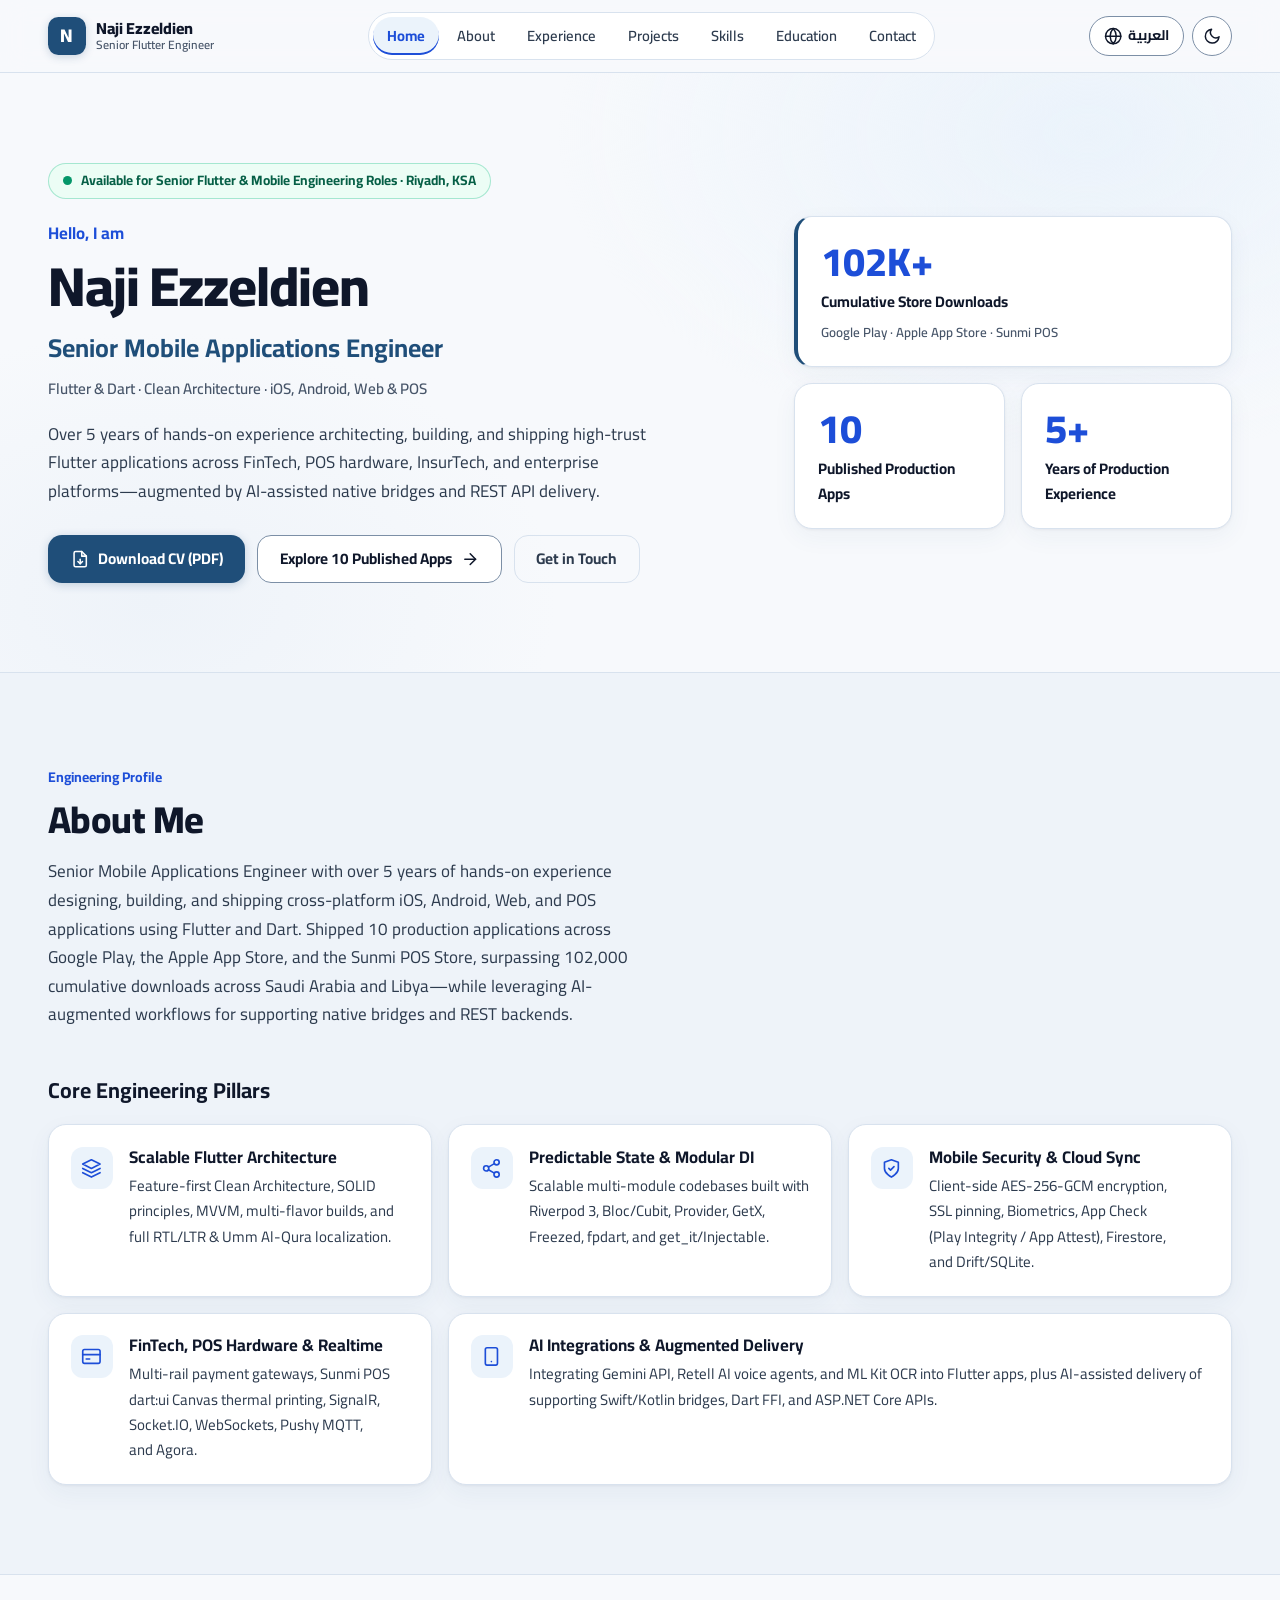
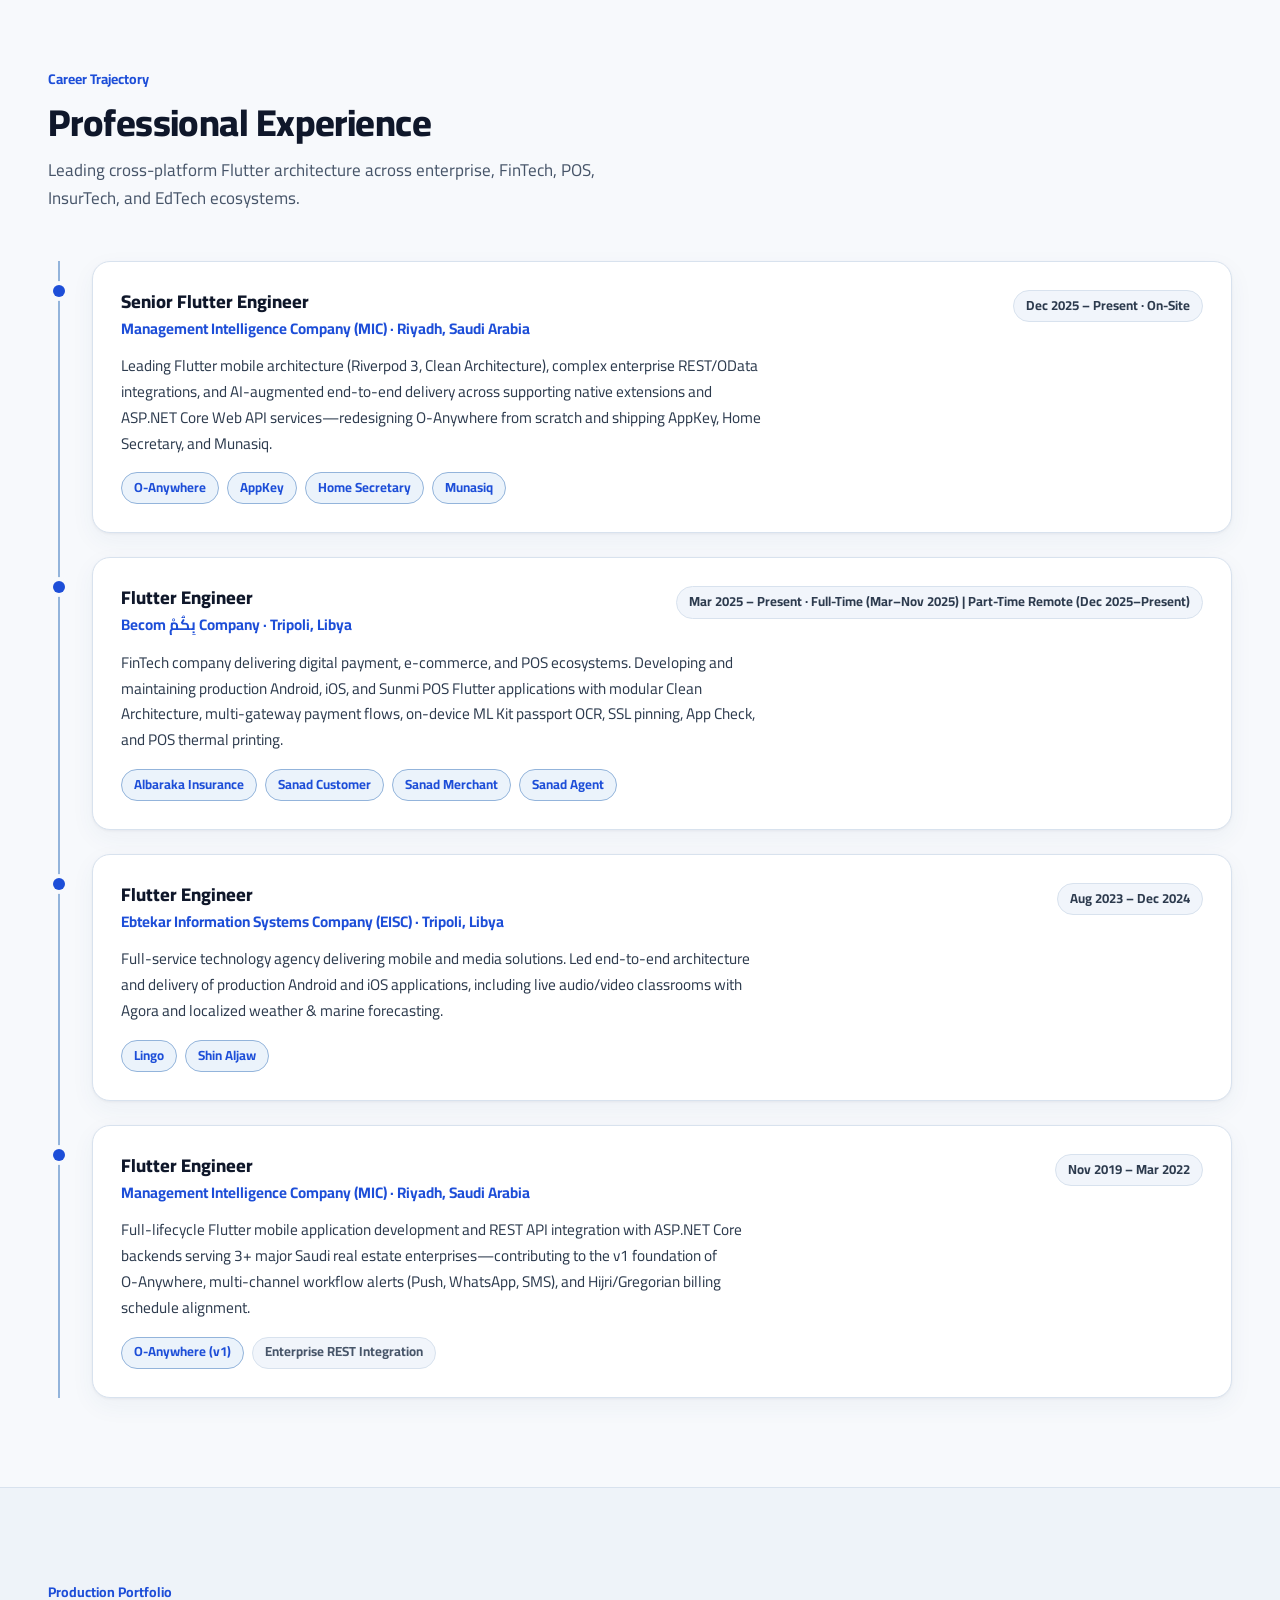
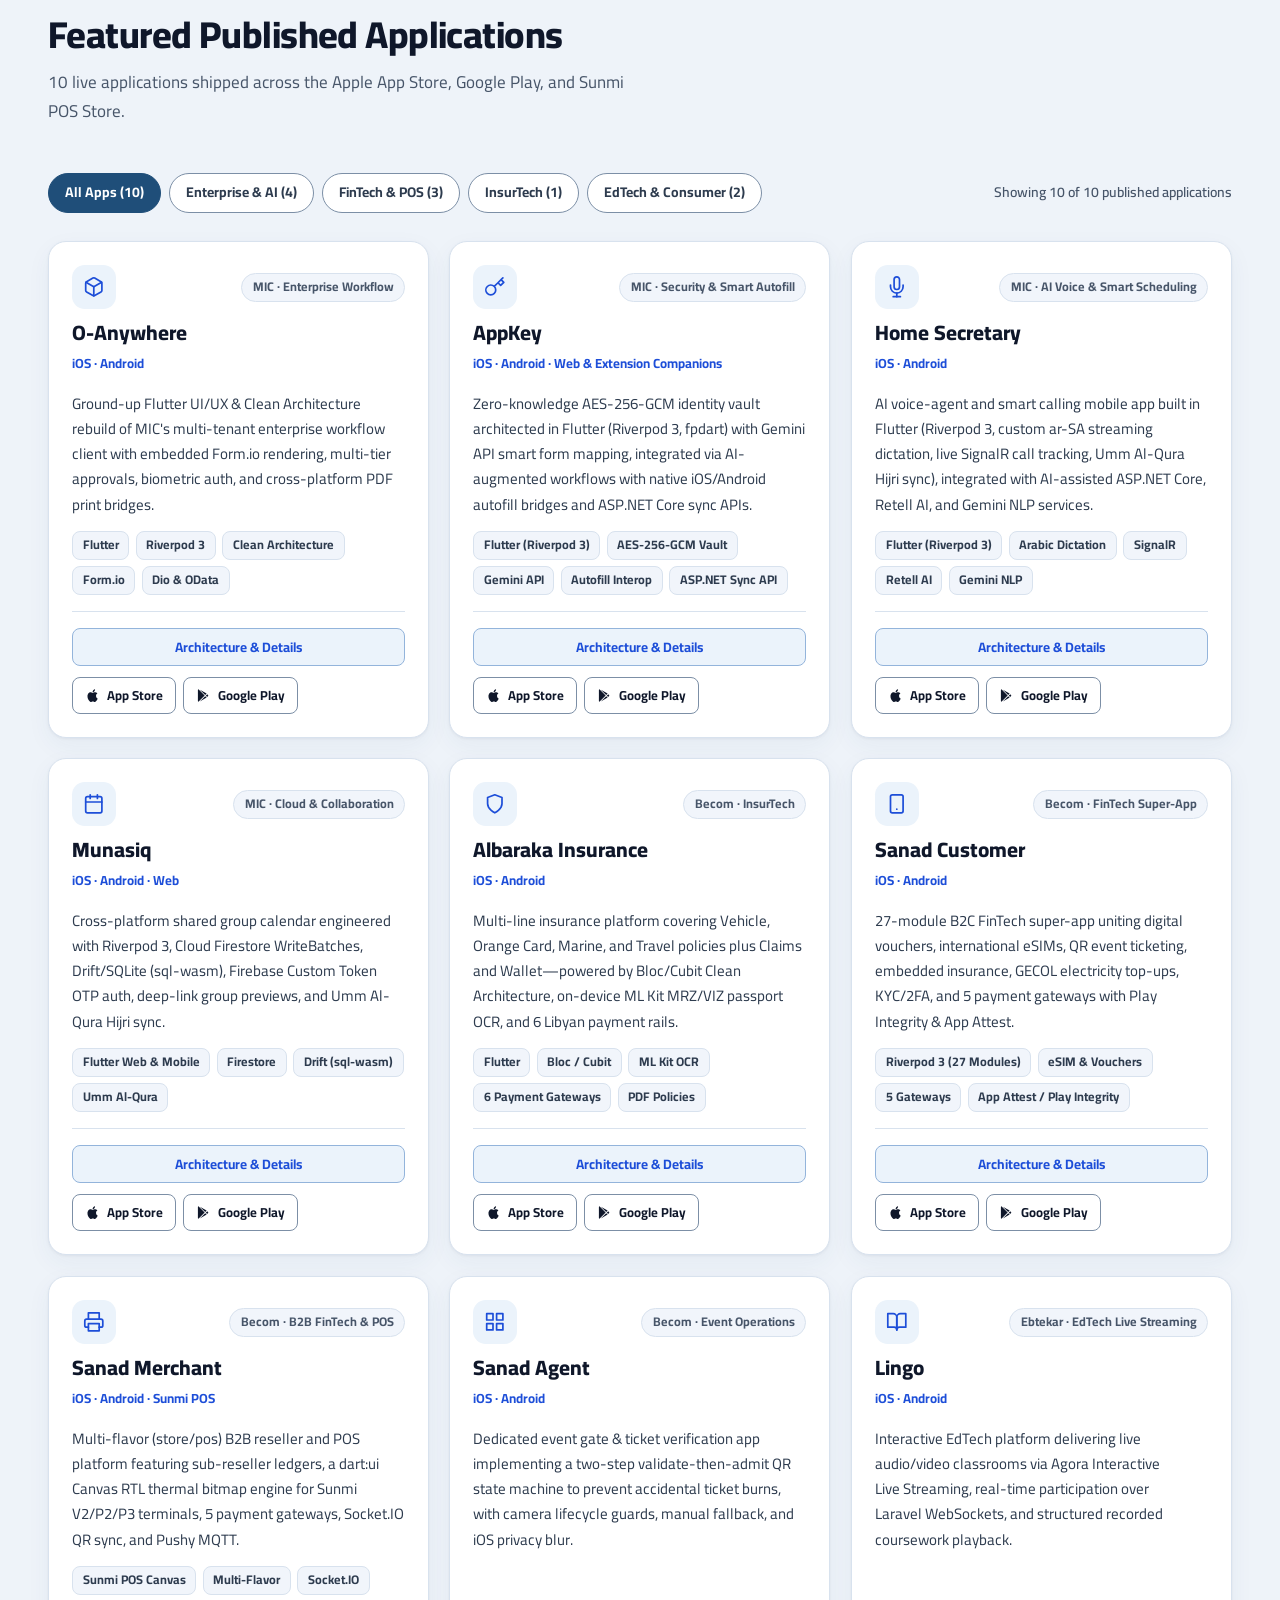
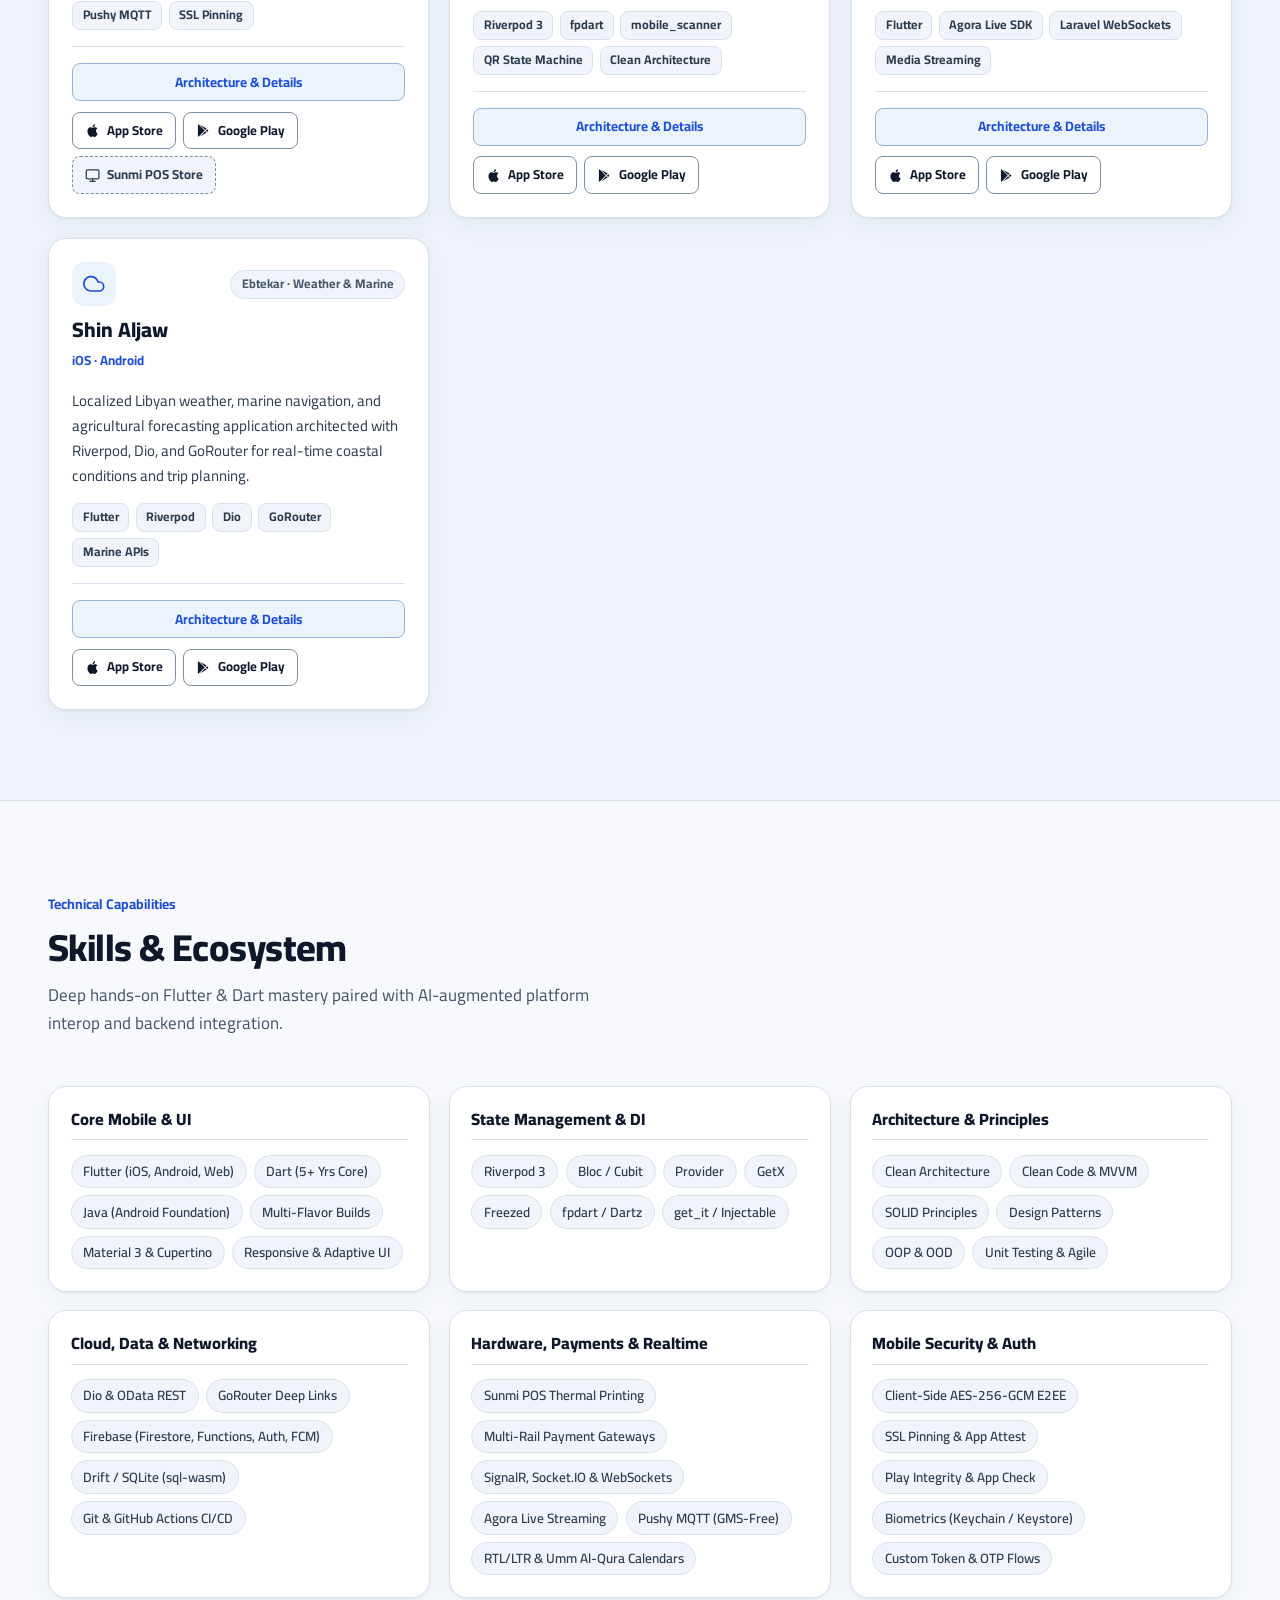
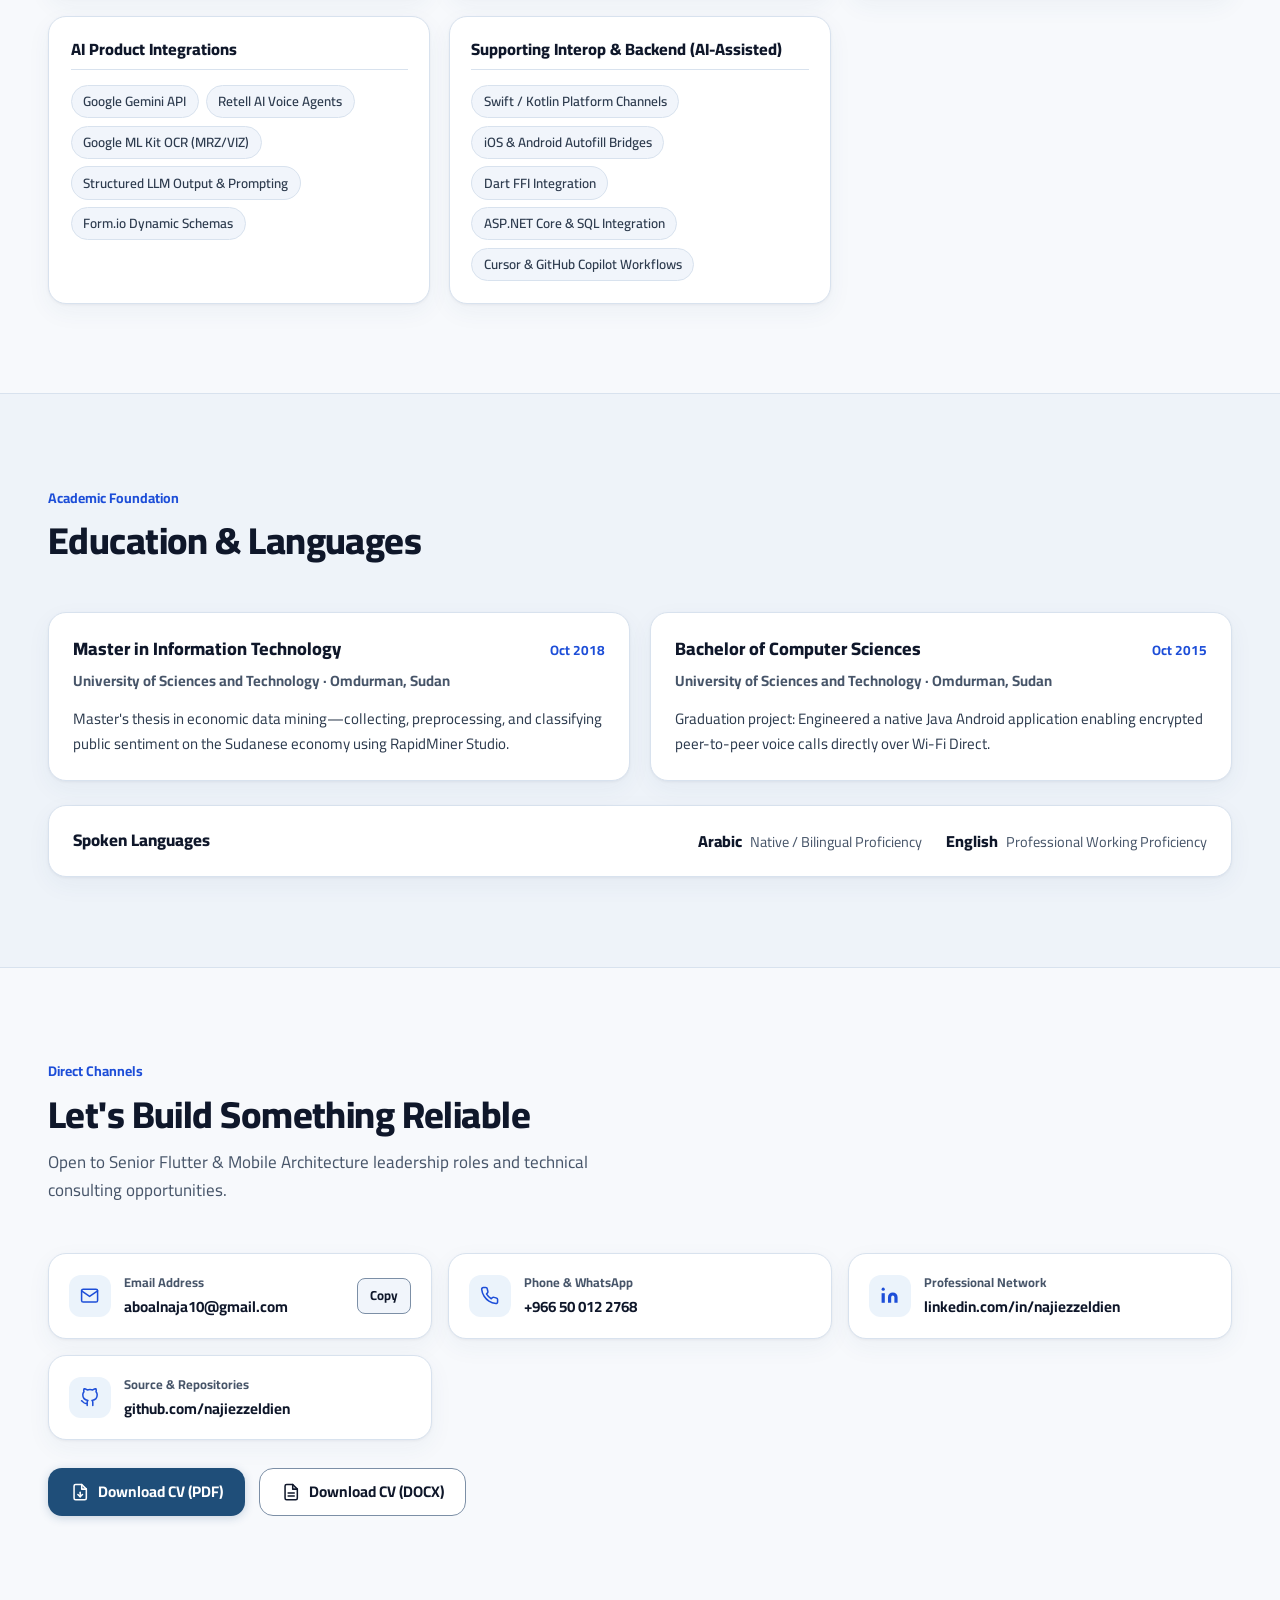
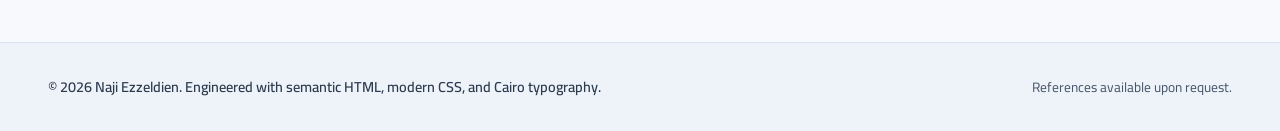
==== commit f3b69d53: "Reposition portfolio & CV around Senior Flutter mastery and AI-augmented interop" ====
--- a/index.html
+++ b/index.html
@@ -20,20 +20,20 @@
 
   <!-- SEO -->
   <title>Naji Ezzeldien — Senior Mobile Applications Engineer (Flutter) | Portfolio</title>
-  <meta name="description" content="Portfolio of Naji Ezzeldien — Senior Mobile Applications Engineer (Flutter &amp; ASP.NET Core) with 5+ years of experience, 10 published apps, and 102,000+ downloads across Google Play, Apple App Store, and Sunmi POS Store.">
-  <meta name="keywords" content="Naji Ezzeldien, Senior Flutter Engineer, Mobile Applications Engineer, ASP.NET Core, .NET 10, Riverpod, Clean Architecture, Riyadh, Portfolio">
+  <meta name="description" content="Portfolio of Naji Ezzeldien — Senior Mobile Applications Engineer (Flutter &amp; Dart) with 5+ years of hands-on experience, 10 published apps, and 102,000+ downloads across Google Play, Apple App Store, and Sunmi POS Store.">
+  <meta name="keywords" content="Naji Ezzeldien, Senior Flutter Engineer, Mobile Applications Engineer, Dart, Riverpod, Bloc, Clean Architecture, Riyadh, Portfolio">
   <meta name="author" content="Naji Ezzeldien">
 
   <!-- Open Graph -->
   <meta property="og:title" content="Naji Ezzeldien — Senior Mobile Applications Engineer (Flutter)">
-  <meta property="og:description" content="5+ years building production Android, iOS, POS, and ASP.NET Core (.NET 10) systems. 10 published apps, 102,000+ downloads.">
+  <meta property="og:description" content="5+ years of hands-on Flutter &amp; Dart architecture across iOS, Android, Web, and Sunmi POS. 10 published apps, 102,000+ downloads.">
   <meta property="og:type" content="website">
   <meta property="og:url" content="https://najiezzeldien.github.io/naji_portfolio/">
 
   <!-- Twitter Card -->
   <meta name="twitter:card" content="summary_large_image">
   <meta name="twitter:title" content="Naji Ezzeldien — Senior Mobile Applications Engineer (Flutter)">
-  <meta name="twitter:description" content="5+ years building production Android, iOS, POS, and ASP.NET Core (.NET 10) systems. 10 published apps, 102,000+ downloads.">
+  <meta name="twitter:description" content="5+ years of hands-on Flutter &amp; Dart architecture across iOS, Android, Web, and Sunmi POS. 10 published apps, 102,000+ downloads.">
 
   <!-- Brand Favicon & Touch Icons (Cache-busted to replace legacy Flutter icon) -->
   <link rel="icon" type="image/svg+xml" href="favicon.svg?v=2">
@@ -143,14 +143,14 @@
         <div class="hero-copy">
           <div class="availability-pill reveal">
             <span class="status-dot" aria-hidden="true"></span>
-            <span data-i18n="hero.badge">Available for Senior Mobile &amp; Full-Stack Roles · Riyadh, KSA</span>
+            <span data-i18n="hero.badge">Available for Senior Flutter &amp; Mobile Engineering Roles · Riyadh, KSA</span>
           </div>
 
           <p class="hero-greeting reveal" data-i18n="hero.greeting">Hello, I am</p>
           <h1 class="hero-name reveal" id="hero-heading" tabindex="-1" data-i18n="hero.name">Naji Ezzeldien</h1>
           <p class="hero-role reveal" data-i18n="hero.title">Senior Mobile Applications Engineer</p>
-          <p class="hero-stack-line reveal" data-i18n="hero.subtitle">Flutter · ASP.NET Core (.NET 10) · Native iOS &amp; Android Interop</p>
-          <p class="hero-description reveal" data-i18n="hero.description">Over 5 years of hands-on experience architecting, building, and shipping high-trust mobile applications, zero-knowledge encrypted systems, POS hardware integrations, and scalable ASP.NET Core Web API backends.</p>
+          <p class="hero-stack-line reveal" data-i18n="hero.subtitle">Flutter &amp; Dart · Clean Architecture · iOS, Android, Web &amp; POS</p>
+          <p class="hero-description reveal" data-i18n="hero.description">Over 5 years of hands-on experience architecting, building, and shipping high-trust Flutter applications across FinTech, POS hardware, InsurTech, and enterprise platforms—augmented by AI-assisted native bridges and REST API delivery.</p>
 
           <div class="hero-actions reveal">
             <a href="Naji_Ezzeldien_CV.pdf" target="_blank" rel="noopener" class="btn btn-primary">
@@ -203,7 +203,7 @@
         <header class="section-header reveal">
           <p class="section-eyebrow" data-i18n="about.eyebrow">Engineering Profile</p>
           <h2 class="section-title" data-i18n="about.title">About Me</h2>
-          <p class="section-lead" data-i18n="about.description">Mobile Applications Engineer with over 5 years of hands-on experience designing, building, and shipping cross-platform Android and iOS applications using Flutter alongside ASP.NET Core Web API backends. Shipped 10 production applications across Google Play, the Apple App Store, and the Sunmi POS Store, surpassing 102,000 cumulative downloads across Saudi Arabia and Libya.</p>
+          <p class="section-lead" data-i18n="about.description">Senior Mobile Applications Engineer with over 5 years of hands-on experience designing, building, and shipping cross-platform iOS, Android, Web, and POS applications using Flutter and Dart. Shipped 10 production applications across Google Play, the Apple App Store, and the Sunmi POS Store, surpassing 102,000 cumulative downloads across Saudi Arabia and Libya—while leveraging AI-augmented workflows for supporting native bridges and REST backends.</p>
         </header>
 
         <h3 class="subsection-heading reveal" data-i18n="about.strengths">Core Engineering Pillars</h3>
@@ -213,8 +213,8 @@
               <svg aria-hidden="true" viewBox="0 0 24 24" fill="none" stroke="currentColor" stroke-width="1.9" stroke-linecap="round" stroke-linejoin="round"><polygon points="12 2 2 7 12 12 22 7 12 2"/><polyline points="2 17 12 22 22 17"/><polyline points="2 12 12 17 22 12"/></svg>
             </span>
             <div>
-              <h4 class="pillar-title" data-i18n="about.s1.title">Full-Stack Clean Architecture</h4>
-              <p class="pillar-desc" data-i18n="about.s1.desc">End-to-end mobile, web, and backend systems using Flutter, ASP.NET Core (.NET 10, CQRS/MediatR), EF Core, SQL Server, and Angular.</p>
+              <h4 class="pillar-title" data-i18n="about.s1.title">Scalable Flutter Architecture</h4>
+              <p class="pillar-desc" data-i18n="about.s1.desc">Feature-first Clean Architecture, SOLID principles, MVVM, multi-flavor builds, and full RTL/LTR &amp; Umm Al-Qura localization.</p>
             </div>
           </li>
 
@@ -224,7 +224,7 @@
             </span>
             <div>
               <h4 class="pillar-title" data-i18n="about.s2.title">Predictable State &amp; Modular DI</h4>
-              <p class="pillar-desc" data-i18n="about.s2.desc">Scalable multi-module codebases built with Riverpod 3, Bloc/Cubit, Provider, GetX, Freezed, and get_it/Injectable.</p>
+              <p class="pillar-desc" data-i18n="about.s2.desc">Scalable multi-module codebases built with Riverpod 3, Bloc/Cubit, Provider, GetX, Freezed, fpdart, and get_it/Injectable.</p>
             </div>
           </li>
 
@@ -233,8 +233,8 @@
               <svg aria-hidden="true" viewBox="0 0 24 24" fill="none" stroke="currentColor" stroke-width="1.9" stroke-linecap="round" stroke-linejoin="round"><path d="M12 22s8-4 8-10V5l-8-3-8 3v7c0 6 8 10 8 10z"/><path d="m9 12 2 2 4-4"/></svg>
             </span>
             <div>
-              <h4 class="pillar-title" data-i18n="about.s3.title">Zero-Knowledge Security &amp; Native FFI</h4>
-              <p class="pillar-desc" data-i18n="about.s3.desc">PBKDF2/HKDF &amp; AES-256-GCM encrypted vaults, C/C++ Dart FFI secret hardening, SSL pinning, blind indexing, and biometrics.</p>
+              <h4 class="pillar-title" data-i18n="about.s3.title">Mobile Security &amp; Cloud Sync</h4>
+              <p class="pillar-desc" data-i18n="about.s3.desc">Client-side AES-256-GCM encryption, SSL pinning, Biometrics, App Check (Play Integrity / App Attest), Firestore, and Drift/SQLite.</p>
             </div>
           </li>
 
@@ -243,8 +243,8 @@
               <svg aria-hidden="true" viewBox="0 0 24 24" fill="none" stroke="currentColor" stroke-width="1.9" stroke-linecap="round" stroke-linejoin="round"><rect x="2" y="4" width="20" height="16" rx="2"/><line x1="2" y1="10" x2="22" y2="10"/><line x1="6" y1="15" x2="10" y2="15"/></svg>
             </span>
             <div>
-              <h4 class="pillar-title" data-i18n="about.s4.title">AI Agents, FinTech &amp; POS Hardware</h4>
-              <p class="pillar-desc" data-i18n="about.s4.desc">Gemini API &amp; Retell AI voice agents, multi-rail payment gateways, Sunmi POS Canvas thermal printing, Agora, and SignalR.</p>
+              <h4 class="pillar-title" data-i18n="about.s4.title">FinTech, POS Hardware &amp; Realtime</h4>
+              <p class="pillar-desc" data-i18n="about.s4.desc">Multi-rail payment gateways, Sunmi POS dart:ui Canvas thermal printing, SignalR, Socket.IO, WebSockets, Pushy MQTT, and Agora.</p>
             </div>
           </li>
 
@@ -253,8 +253,8 @@
               <svg aria-hidden="true" viewBox="0 0 24 24" fill="none" stroke="currentColor" stroke-width="1.9" stroke-linecap="round" stroke-linejoin="round"><rect x="5" y="2" width="14" height="20" rx="2" ry="2"/><line x1="12" y1="18" x2="12.01" y2="18"/></svg>
             </span>
             <div>
-              <h4 class="pillar-title" data-i18n="about.s5.title">Native OS Extensions &amp; Localization</h4>
-              <p class="pillar-desc" data-i18n="about.s5.desc">iOS Credential Provider (Swift), Android Autofill &amp; IME (Kotlin), NDK 16KB page alignment, Chrome MV3, and RTL/LTR systems.</p>
+              <h4 class="pillar-title" data-i18n="about.s5.title">AI Integrations &amp; Augmented Delivery</h4>
+              <p class="pillar-desc" data-i18n="about.s5.desc">Integrating Gemini API, Retell AI voice agents, and ML Kit OCR into Flutter apps, plus AI-assisted delivery of supporting Swift/Kotlin bridges, Dart FFI, and ASP.NET Core APIs.</p>
             </div>
           </li>
         </ul>
@@ -267,7 +267,7 @@
         <header class="section-header reveal">
           <p class="section-eyebrow" data-i18n="exp.eyebrow">Career Trajectory</p>
           <h2 class="section-title" data-i18n="exp.title">Professional Experience</h2>
-          <p class="section-subtitle" data-i18n="exp.subtitle">Leading mobile and backend delivery across enterprise, FinTech, InsurTech, and EdTech ecosystems.</p>
+          <p class="section-subtitle" data-i18n="exp.subtitle">Leading cross-platform Flutter architecture across enterprise, FinTech, POS, InsurTech, and EdTech ecosystems.</p>
         </header>
 
         <ol class="timeline" role="list">
@@ -281,7 +281,7 @@
                 </div>
                 <span class="timeline-date" data-i18n="exp.date.mic_current">Dec 2025 – Present · On-Site</span>
               </header>
-              <p class="timeline-description" data-i18n="exp.desc.mic_current">Rejoined MIC to lead Flutter mobile architecture (Riverpod 3, Clean Architecture), enterprise REST/OData integration, and full-stack ASP.NET Core (.NET 10) Web API development—redesigning the O-Anywhere mobile app from scratch and building AppKey, Home Secretary, and Munasiq.</p>
+              <p class="timeline-description" data-i18n="exp.desc.mic_current">Leading Flutter mobile architecture (Riverpod 3, Clean Architecture), complex enterprise REST/OData integrations, and AI-augmented end-to-end delivery across supporting native extensions and ASP.NET Core Web API services—redesigning O-Anywhere from scratch and shipping AppKey, Home Secretary, and Munasiq.</p>
               <div class="timeline-links">
                 <a href="#proj-oanywhere" class="timeline-chip">O-Anywhere</a>
                 <a href="#proj-appkey" class="timeline-chip">AppKey</a>
@@ -301,7 +301,7 @@
                 </div>
                 <span class="timeline-date" data-i18n="exp.date.becom">Mar 2025 – Present · Full-Time (Mar–Nov 2025) | Part-Time Remote (Dec 2025–Present)</span>
               </header>
-              <p class="timeline-description" data-i18n="exp.desc.becom">FinTech company delivering digital payment, e-commerce, and POS ecosystems. Developing and maintaining production Android, iOS, and Sunmi POS applications with C99 Dart FFI secret/root/Frida hardening, on-device ML Kit passport OCR, Libyan payment gateways, and native POS thermal printing.</p>
+              <p class="timeline-description" data-i18n="exp.desc.becom">FinTech company delivering digital payment, e-commerce, and POS ecosystems. Developing and maintaining production Android, iOS, and Sunmi POS Flutter applications with modular Clean Architecture, multi-gateway payment flows, on-device ML Kit passport OCR, SSL pinning, App Check, and POS thermal printing.</p>
               <div class="timeline-links">
                 <a href="#proj-albaraka" class="timeline-chip" data-i18n="proj.albaraka.title">Albaraka Insurance</a>
                 <a href="#proj-sanad" class="timeline-chip" data-i18n="proj.sanad.title">Sanad Customer</a>
@@ -339,10 +339,10 @@
                 </div>
                 <span class="timeline-date" data-i18n="exp.date.mic">Nov 2019 – Mar 2022</span>
               </header>
-              <p class="timeline-description" data-i18n="exp.desc.mic">Full-lifecycle Flutter mobile development and backend API engineering in ASP.NET Core Web API (C#) serving 3+ major Saudi real estate companies—contributing to the v1 foundation of O-Anywhere, multi-channel notification services (Push, WhatsApp, SMS), and Hijri/Gregorian billing synchronization.</p>
+              <p class="timeline-description" data-i18n="exp.desc.mic">Full-lifecycle Flutter mobile application development and REST API integration with ASP.NET Core backends serving 3+ major Saudi real estate enterprises—contributing to the v1 foundation of O-Anywhere, multi-channel workflow alerts (Push, WhatsApp, SMS), and Hijri/Gregorian billing schedule alignment.</p>
               <div class="timeline-links">
                 <a href="#proj-oanywhere" class="timeline-chip">O-Anywhere (v1)</a>
-                <span class="timeline-chip timeline-chip-static" data-i18n="exp.tag.backend">ASP.NET Core Web API</span>
+                <span class="timeline-chip timeline-chip-static" data-i18n="exp.tag.backend">Enterprise REST Integration</span>
               </div>
             </article>
           </li>
@@ -386,13 +386,13 @@
             </header>
 
             <div class="project-card-content">
-              <p class="project-summary" data-i18n="proj.oanywhere.summary">Ground-up Flutter UI/UX &amp; architecture rebuild of MIC's multi-tenant enterprise workflow platform with embedded Form.io rendering, multi-tier approvals, biometric security, and native Swift/Kotlin PDF print patches.</p>
+              <p class="project-summary" data-i18n="proj.oanywhere.summary">Ground-up Flutter UI/UX &amp; Clean Architecture rebuild of MIC's multi-tenant enterprise workflow client with embedded Form.io rendering, multi-tier approvals, biometric auth, and cross-platform PDF print bridges.</p>
               <ul class="tech-pills" role="list">
                 <li>Flutter</li>
                 <li>Riverpod 3</li>
+                <li>Clean Architecture</li>
                 <li>Form.io</li>
-                <li>OData</li>
-                <li>Swift / Kotlin</li>
+                <li>Dio &amp; OData</li>
               </ul>
             </div>
 
@@ -423,20 +423,20 @@
                 <span class="project-icon" aria-hidden="true">
                   <svg aria-hidden="true" viewBox="0 0 24 24" fill="none" stroke="currentColor" stroke-width="1.9" stroke-linecap="round" stroke-linejoin="round"><path d="M21 2l-2 2m-7.61 7.61a5.5 5.5 0 1 1-7.778 7.778 5.5 5.5 0 0 1 7.777-7.777zm0 0L15.5 7.5m0 0l3 3L22 7l-3-3m-3.5 3.5L19 4"/></svg>
                 </span>
-                <span class="project-domain-pill" data-i18n="proj.appkey.badge">MIC · Security &amp; Full-Stack</span>
+                <span class="project-domain-pill" data-i18n="proj.appkey.badge">MIC · Security &amp; Smart Autofill</span>
               </div>
               <h3 class="project-title" data-i18n="proj.appkey.title">AppKey</h3>
-              <p class="project-platforms" data-i18n="proj.appkey.platforms">iOS · Android · Angular Web · Chrome MV3</p>
+              <p class="project-platforms" data-i18n="proj.appkey.platforms">iOS · Android · Web &amp; Extension Companions</p>
             </header>
 
             <div class="project-card-content">
-              <p class="project-summary" data-i18n="proj.appkey.summary">Zero-knowledge E2EE identity vault and OS-level autofill ecosystem spanning Flutter, native Swift/Kotlin Autofill &amp; IME extensions, a 5-layer ASP.NET Core (.NET 10) + Gemini engine, Angular dashboard, and Chrome MV3 extension.</p>
+              <p class="project-summary" data-i18n="proj.appkey.summary">Zero-knowledge AES-256-GCM identity vault architected in Flutter (Riverpod 3, fpdart) with Gemini API smart form mapping, integrated via AI-augmented workflows with native iOS/Android autofill bridges and ASP.NET Core sync APIs.</p>
               <ul class="tech-pills" role="list">
-                <li>AES-256-GCM</li>
-                <li>.NET 10</li>
-                <li>Swift / Kotlin Autofill</li>
-                <li>Gemini 2.5</li>
-                <li>Angular &amp; MV3</li>
+                <li>Flutter (Riverpod 3)</li>
+                <li>AES-256-GCM Vault</li>
+                <li>Gemini API</li>
+                <li>Autofill Interop</li>
+                <li>ASP.NET Sync API</li>
               </ul>
             </div>
 
@@ -467,20 +467,20 @@
                 <span class="project-icon" aria-hidden="true">
                   <svg aria-hidden="true" viewBox="0 0 24 24" fill="none" stroke="currentColor" stroke-width="1.9" stroke-linecap="round" stroke-linejoin="round"><path d="M12 1a3 3 0 0 0-3 3v8a3 3 0 0 0 6 0V4a3 3 0 0 0-3-3z"/><path d="M19 10v2a7 7 0 0 1-14 0v-2"/><line x1="12" y1="19" x2="12" y2="23"/><line x1="8" y1="23" x2="16" y2="23"/></svg>
                 </span>
-                <span class="project-domain-pill" data-i18n="proj.homesecretary.badge">MIC · AI Voice &amp; Full-Stack</span>
+                <span class="project-domain-pill" data-i18n="proj.homesecretary.badge">MIC · AI Voice &amp; Smart Scheduling</span>
               </div>
               <h3 class="project-title" data-i18n="proj.homesecretary.title">Home Secretary</h3>
-              <p class="project-platforms" data-i18n="proj.homesecretary.platforms">iOS · Android · .NET 10 Backend</p>
+              <p class="project-platforms" data-i18n="proj.homesecretary.platforms">iOS · Android</p>
             </header>
 
             <div class="project-card-content">
-              <p class="project-summary" data-i18n="proj.homesecretary.summary">Full-stack AI voice-agent and smart calling platform built with Flutter and ASP.NET Core (.NET 10, CQRS, SignalR, Outbox) orchestrating autonomous Retell AI phone calls and Gemini Hijri/Gregorian scheduling.</p>
+              <p class="project-summary" data-i18n="proj.homesecretary.summary">AI voice-agent and smart calling mobile app built in Flutter (Riverpod 3, custom ar-SA streaming dictation, live SignalR call tracking, Umm Al-Qura Hijri sync), integrated with AI-assisted ASP.NET Core, Retell AI, and Gemini NLP services.</p>
               <ul class="tech-pills" role="list">
-                <li>Flutter</li>
-                <li>.NET 10 CQRS</li>
+                <li>Flutter (Riverpod 3)</li>
+                <li>Arabic Dictation</li>
+                <li>SignalR</li>
                 <li>Retell AI</li>
-                <li>SignalR</li>
-                <li>Outbox Pattern</li>
+                <li>Gemini NLP</li>
               </ul>
             </div>
 
@@ -561,12 +561,12 @@
             </header>
 
             <div class="project-card-content">
-              <p class="project-summary" data-i18n="proj.albaraka.summary">Multi-line insurance platform covering Vehicle, Orange Card, Marine, and Travel policies plus Claims and Wallet—powered by on-device ML Kit MRZ/VIZ passport OCR, 6 Libyan payment rails, and C99 FFI security.</p>
+              <p class="project-summary" data-i18n="proj.albaraka.summary">Multi-line insurance platform covering Vehicle, Orange Card, Marine, and Travel policies plus Claims and Wallet—powered by Bloc/Cubit Clean Architecture, on-device ML Kit MRZ/VIZ passport OCR, and 6 Libyan payment rails.</p>
               <ul class="tech-pills" role="list">
                 <li>Flutter</li>
+                <li>Bloc / Cubit</li>
                 <li>ML Kit OCR</li>
                 <li>6 Payment Gateways</li>
-                <li>Dart C99 FFI</li>
                 <li>PDF Policies</li>
               </ul>
             </div>
@@ -605,7 +605,7 @@
             </header>
 
             <div class="project-card-content">
-              <p class="project-summary" data-i18n="proj.sanad.summary">27-module B2C FinTech super-app uniting digital vouchers, international eSIMs, QR event ticketing, embedded insurance, GECOL electricity top-ups, KYC/2FA, and 5 payment gateways with App Check &amp; C99 FFI.</p>
+              <p class="project-summary" data-i18n="proj.sanad.summary">27-module B2C FinTech super-app uniting digital vouchers, international eSIMs, QR event ticketing, embedded insurance, GECOL electricity top-ups, KYC/2FA, and 5 payment gateways with Play Integrity &amp; App Attest.</p>
               <ul class="tech-pills" role="list">
                 <li>Riverpod 3 (27 Modules)</li>
                 <li>eSIM &amp; Vouchers</li>
@@ -696,13 +696,13 @@
             </header>
 
             <div class="project-card-content">
-              <p class="project-summary" data-i18n="proj.sanadagent.summary">Dedicated event gate &amp; ticket verification app implementing a two-step validate-then-admit QR state machine to prevent accidental ticket burns, with lifecycle camera guards, manual fallback, and C99 FFI hardening.</p>
+              <p class="project-summary" data-i18n="proj.sanadagent.summary">Dedicated event gate &amp; ticket verification app implementing a two-step validate-then-admit QR state machine to prevent accidental ticket burns, with camera lifecycle guards, manual fallback, and iOS privacy blur.</p>
               <ul class="tech-pills" role="list">
                 <li>Riverpod 3</li>
                 <li>fpdart</li>
                 <li>mobile_scanner</li>
-                <li>State Machine</li>
-                <li>Dart C99 FFI</li>
+                <li>QR State Machine</li>
+                <li>Clean Architecture</li>
               </ul>
             </div>
 
@@ -823,35 +823,19 @@
         <header class="section-header reveal">
           <p class="section-eyebrow" data-i18n="skills.eyebrow">Technical Capabilities</p>
           <h2 class="section-title" data-i18n="skills.title">Skills &amp; Ecosystem</h2>
-          <p class="section-subtitle" data-i18n="skills.subtitle">Production-tested technologies across mobile, backend, native interop, and cloud infrastructure.</p>
+          <p class="section-subtitle" data-i18n="skills.subtitle">Deep hands-on Flutter &amp; Dart mastery paired with AI-augmented platform interop and backend integration.</p>
         </header>
 
         <div class="skills-bento">
           <article class="skill-card reveal">
-            <h3 class="skill-card-title" data-i18n="skills.cat.languages">Programming Languages</h3>
-            <ul class="skill-chips" role="list">
-              <li>Dart</li>
-              <li>C#</li>
-              <li>Swift</li>
-              <li>Kotlin</li>
-              <li>Java</li>
-              <li>TypeScript</li>
-              <li>C / C++</li>
-              <li>SQL</li>
-            </ul>
-          </article>
-
-          <article class="skill-card reveal">
-            <h3 class="skill-card-title" data-i18n="skills.cat.frameworks">Frameworks &amp; Backend</h3>
+            <h3 class="skill-card-title" data-i18n="skills.cat.languages">Core Mobile &amp; UI</h3>
             <ul class="skill-chips" role="list">
               <li>Flutter (iOS, Android, Web)</li>
-              <li>ASP.NET Core (.NET 10)</li>
-              <li>EF Core</li>
-              <li>SQL Server</li>
-              <li>CQRS (MediatR)</li>
-              <li>Transactional Outbox</li>
-              <li>Angular</li>
-              <li>Chrome Extensions (MV3)</li>
+              <li>Dart (5+ Yrs Core)</li>
+              <li>Java (Android Foundation)</li>
+              <li>Multi-Flavor Builds</li>
+              <li>Material 3 &amp; Cupertino</li>
+              <li>Responsive &amp; Adaptive UI</li>
             </ul>
           </article>
 
@@ -863,20 +847,31 @@
               <li>Provider</li>
               <li>GetX</li>
               <li>Freezed</li>
-              <li>fpdart</li>
+              <li>fpdart / Dartz</li>
               <li>get_it / Injectable</li>
             </ul>
           </article>
 
           <article class="skill-card reveal">
-            <h3 class="skill-card-title" data-i18n="skills.cat.security">Security &amp; Native Interop</h3>
+            <h3 class="skill-card-title" data-i18n="skills.cat.arch">Architecture &amp; Principles</h3>
             <ul class="skill-chips" role="list">
-              <li data-i18n="skills.e2ee">Zero-Knowledge E2EE (AES-256-GCM)</li>
-              <li>PBKDF2 &amp; HKDF</li>
-              <li data-i18n="skills.autofill">iOS &amp; Android Native Autofill / IME</li>
-              <li data-i18n="skills.ffi">C/C++ Dart FFI Hardening</li>
-              <li data-i18n="skills.ssl">SSL Pinning &amp; App Attest</li>
-              <li data-i18n="skills.ndk">Android NDK 16KB Alignment</li>
+              <li data-i18n="skills.cleanArch">Clean Architecture</li>
+              <li data-i18n="skills.cleanCode">Clean Code &amp; MVVM</li>
+              <li data-i18n="skills.solid">SOLID Principles</li>
+              <li data-i18n="skills.patterns">Design Patterns</li>
+              <li data-i18n="skills.oop">OOP &amp; OOD</li>
+              <li>Unit Testing &amp; Agile</li>
+            </ul>
+          </article>
+
+          <article class="skill-card reveal">
+            <h3 class="skill-card-title" data-i18n="skills.cat.tools">Cloud, Data &amp; Networking</h3>
+            <ul class="skill-chips" role="list">
+              <li>Dio &amp; OData REST</li>
+              <li>GoRouter Deep Links</li>
+              <li>Firebase (Firestore, Functions, Auth, FCM)</li>
+              <li>Drift / SQLite (sql-wasm)</li>
+              <li>Git &amp; GitHub Actions CI/CD</li>
             </ul>
           </article>
 
@@ -893,36 +888,35 @@
           </article>
 
           <article class="skill-card reveal">
-            <h3 class="skill-card-title" data-i18n="skills.cat.tools">Cloud, Data &amp; Networking</h3>
+            <h3 class="skill-card-title" data-i18n="skills.cat.security">Mobile Security &amp; Auth</h3>
             <ul class="skill-chips" role="list">
-              <li>Firebase (Firestore, Functions, Auth, FCM)</li>
-              <li>Drift / SQLite (sql-wasm)</li>
-              <li>Dio &amp; OData REST</li>
-              <li>GoRouter Deep Links</li>
-              <li>Git &amp; GitHub Actions CI/CD</li>
+              <li data-i18n="skills.e2ee">Client-Side AES-256-GCM E2EE</li>
+              <li data-i18n="skills.ssl">SSL Pinning &amp; App Attest</li>
+              <li>Play Integrity &amp; App Check</li>
+              <li data-i18n="skills.ndk">Biometrics (Keychain / Keystore)</li>
+              <li>Custom Token &amp; OTP Flows</li>
             </ul>
           </article>
 
           <article class="skill-card reveal">
-            <h3 class="skill-card-title" data-i18n="skills.cat.arch">Architecture &amp; Principles</h3>
-            <ul class="skill-chips" role="list">
-              <li data-i18n="skills.cleanArch">Clean Architecture</li>
-              <li data-i18n="skills.cleanCode">Clean Code &amp; MVVM</li>
-              <li data-i18n="skills.solid">SOLID Principles</li>
-              <li data-i18n="skills.patterns">Design Patterns</li>
-              <li data-i18n="skills.oop">OOP &amp; OOD</li>
-              <li>TDD &amp; Agile / Scrum</li>
-            </ul>
-          </article>
-
-          <article class="skill-card reveal">
-            <h3 class="skill-card-title" data-i18n="skills.cat.ai">AI &amp; Developer Tooling</h3>
+            <h3 class="skill-card-title" data-i18n="skills.cat.ai">AI Product Integrations</h3>
             <ul class="skill-chips" role="list">
               <li>Google Gemini API</li>
               <li>Retell AI Voice Agents</li>
               <li>Google ML Kit OCR (MRZ/VIZ)</li>
               <li data-i18n="skills.prompt">Structured LLM Output &amp; Prompting</li>
-              <li>Cursor &amp; GitHub Copilot</li>
+              <li>Form.io Dynamic Schemas</li>
+            </ul>
+          </article>
+
+          <article class="skill-card reveal">
+            <h3 class="skill-card-title" data-i18n="skills.cat.frameworks">Supporting Interop &amp; Backend (AI-Assisted)</h3>
+            <ul class="skill-chips" role="list">
+              <li>Swift / Kotlin Platform Channels</li>
+              <li data-i18n="skills.autofill">iOS &amp; Android Autofill Bridges</li>
+              <li data-i18n="skills.ffi">Dart FFI Integration</li>
+              <li>ASP.NET Core &amp; SQL Integration</li>
+              <li>Cursor &amp; GitHub Copilot Workflows</li>
             </ul>
           </article>
         </div>
@@ -979,7 +973,7 @@
         <header class="section-header reveal">
           <p class="section-eyebrow" data-i18n="contact.eyebrow">Direct Channels</p>
           <h2 class="section-title" data-i18n="contact.title">Let's Build Something Reliable</h2>
-          <p class="section-subtitle" data-i18n="contact.subtitle">Open to senior mobile engineering, full-stack Flutter/.NET leadership, and technical consulting opportunities.</p>
+          <p class="section-subtitle" data-i18n="contact.subtitle">Open to Senior Flutter &amp; Mobile Architecture leadership roles and technical consulting opportunities.</p>
         </header>
 
         <div class="contact-grid reveal">
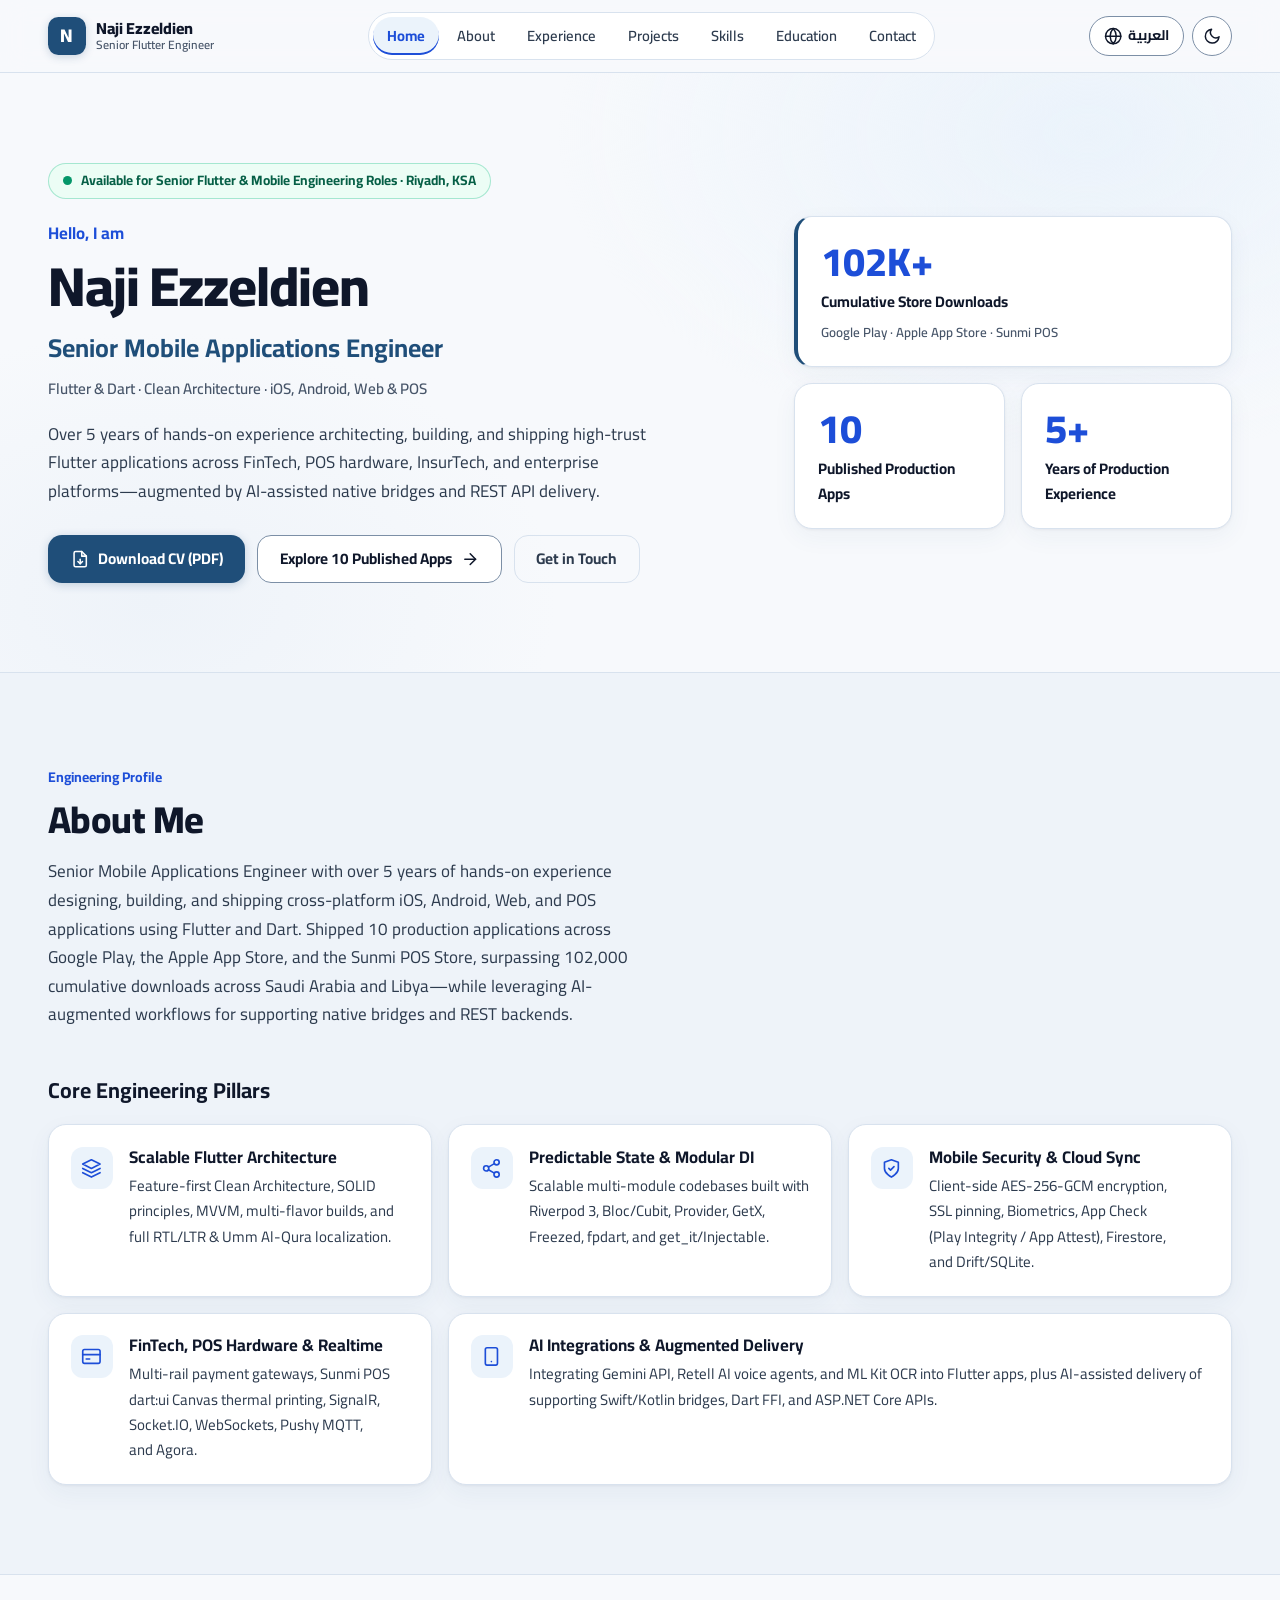
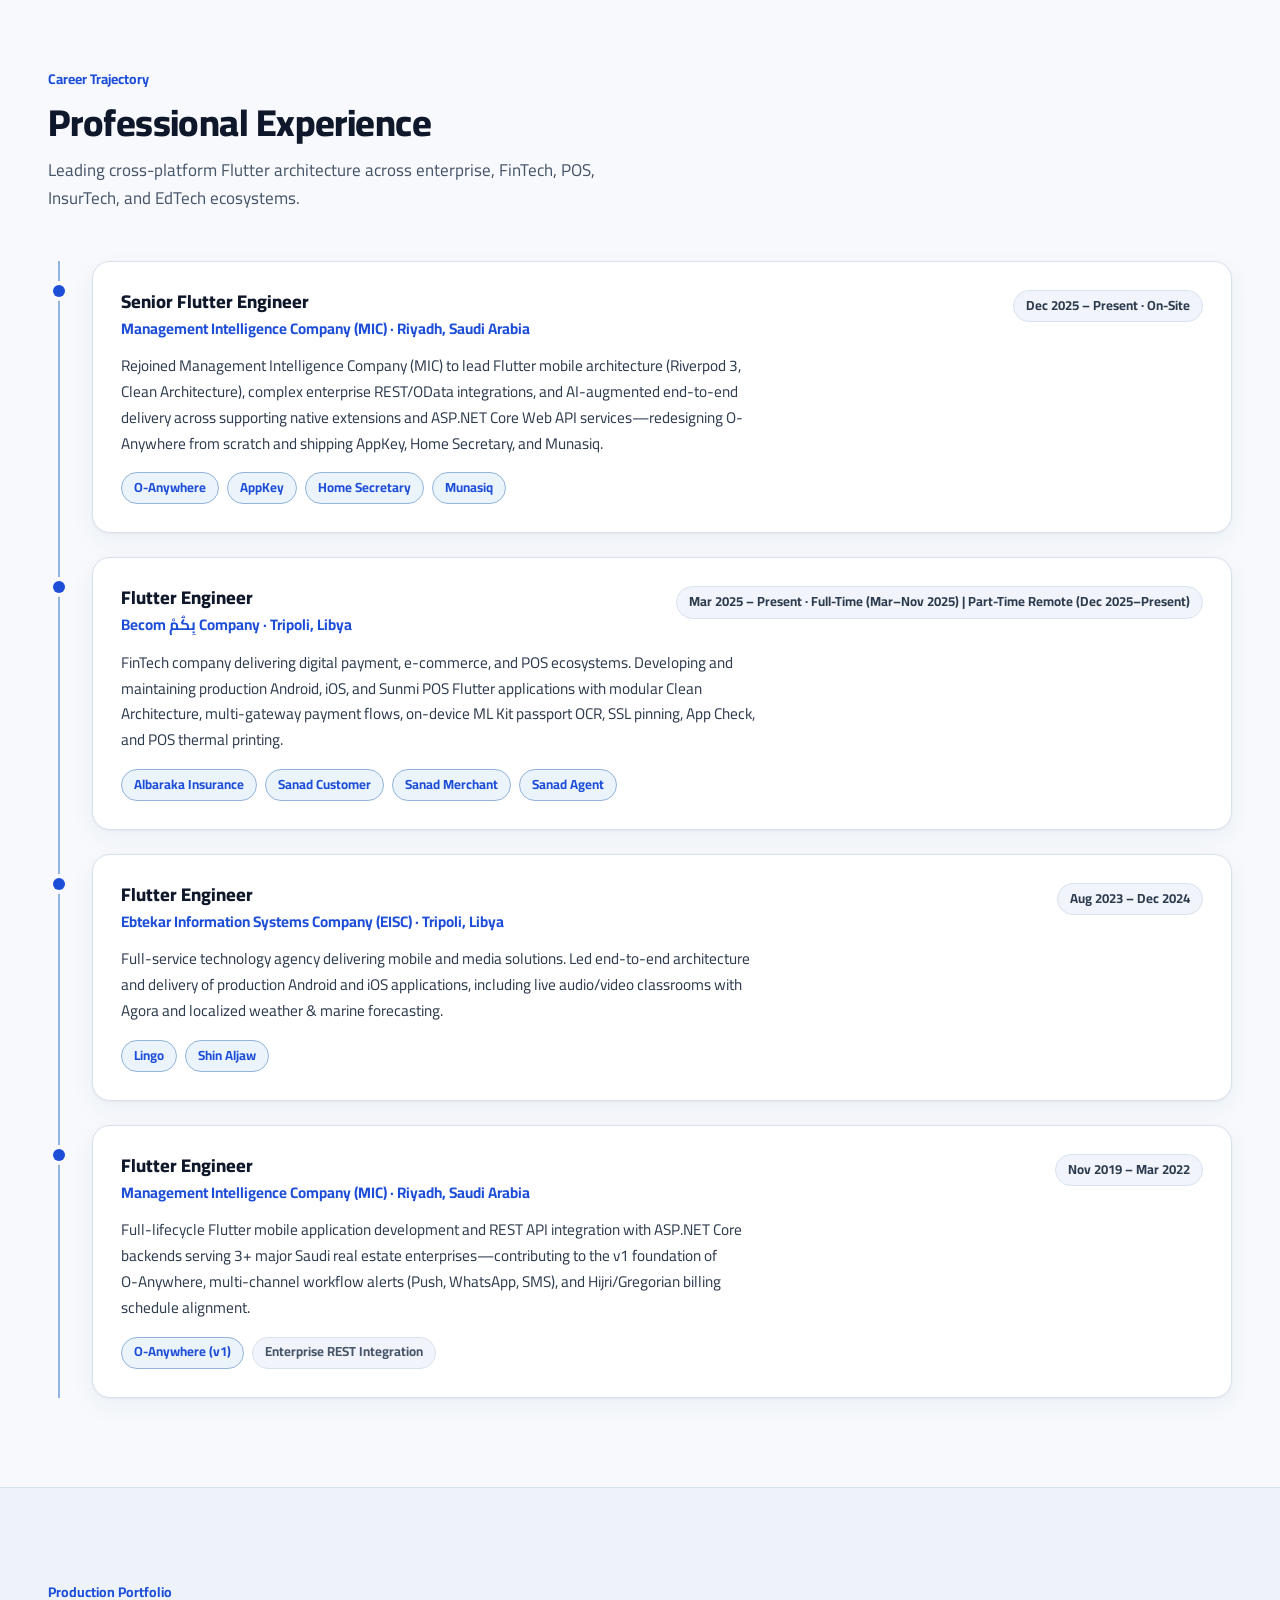
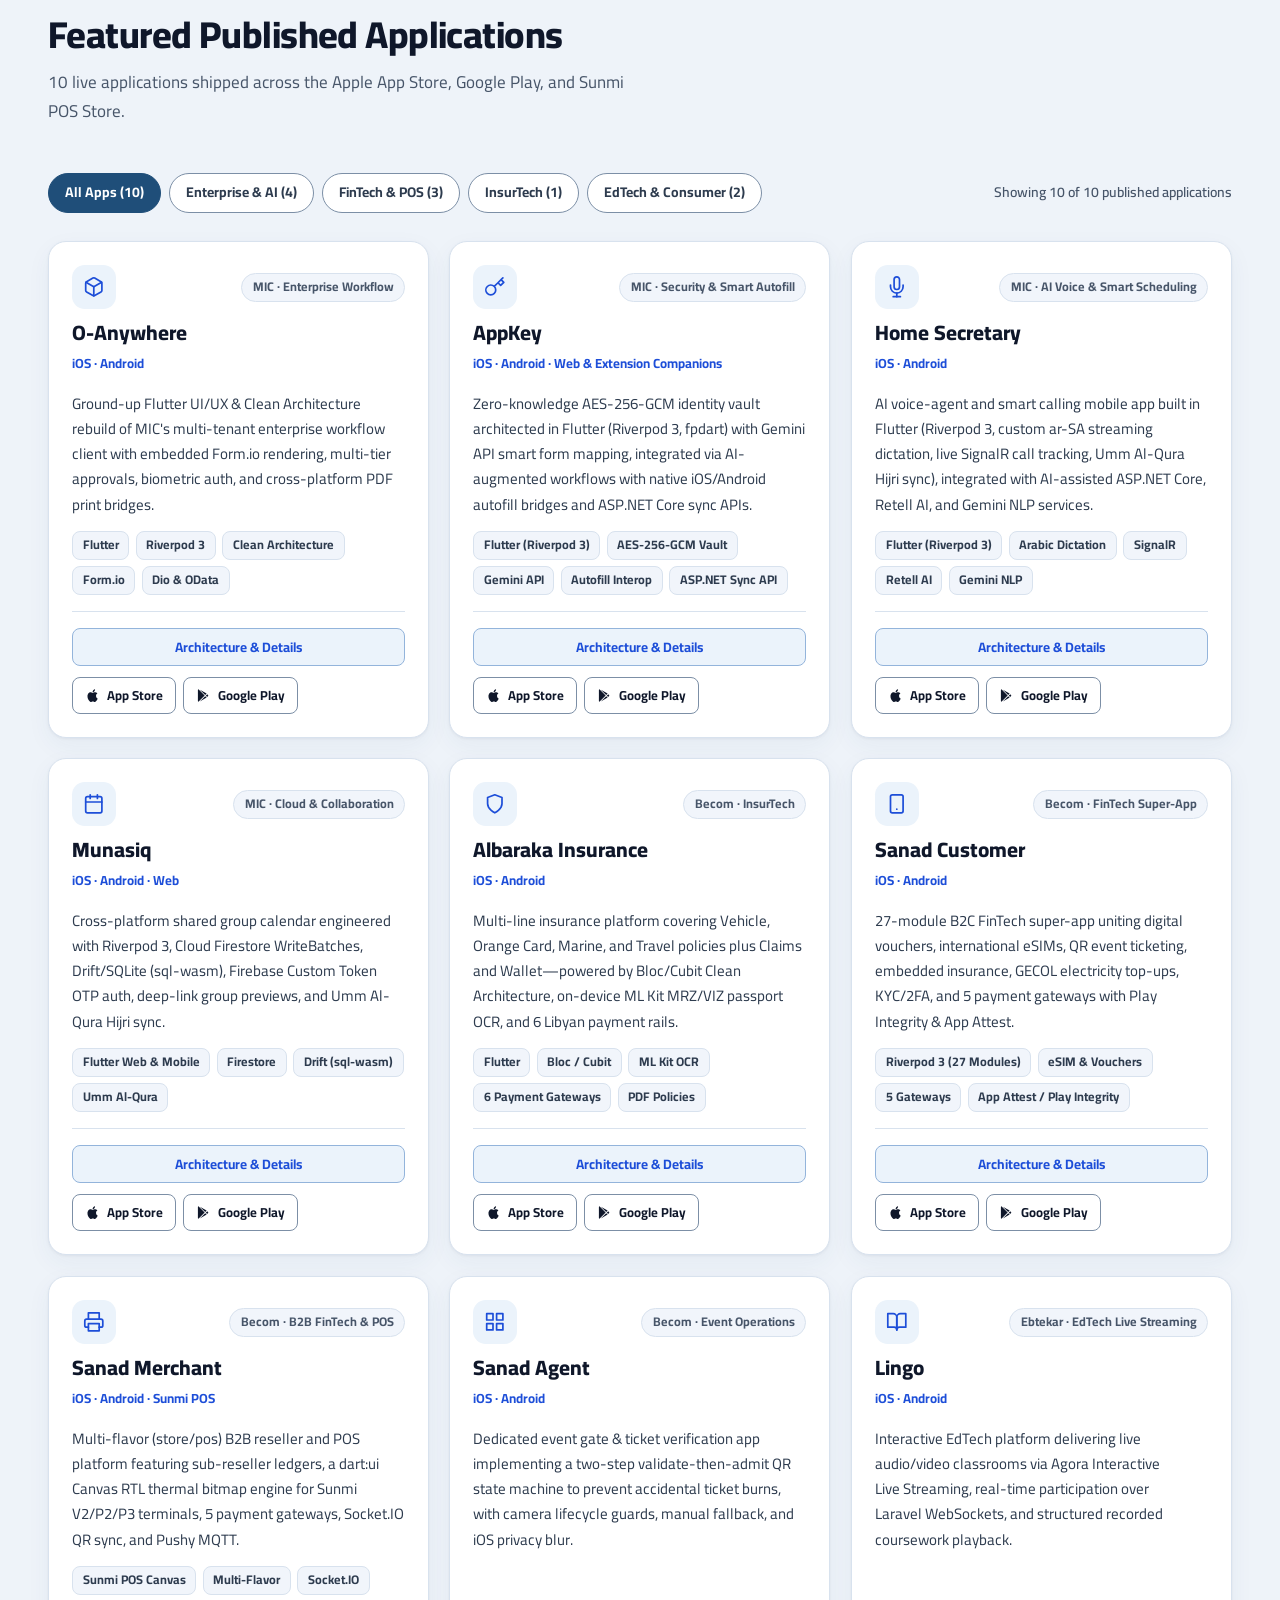
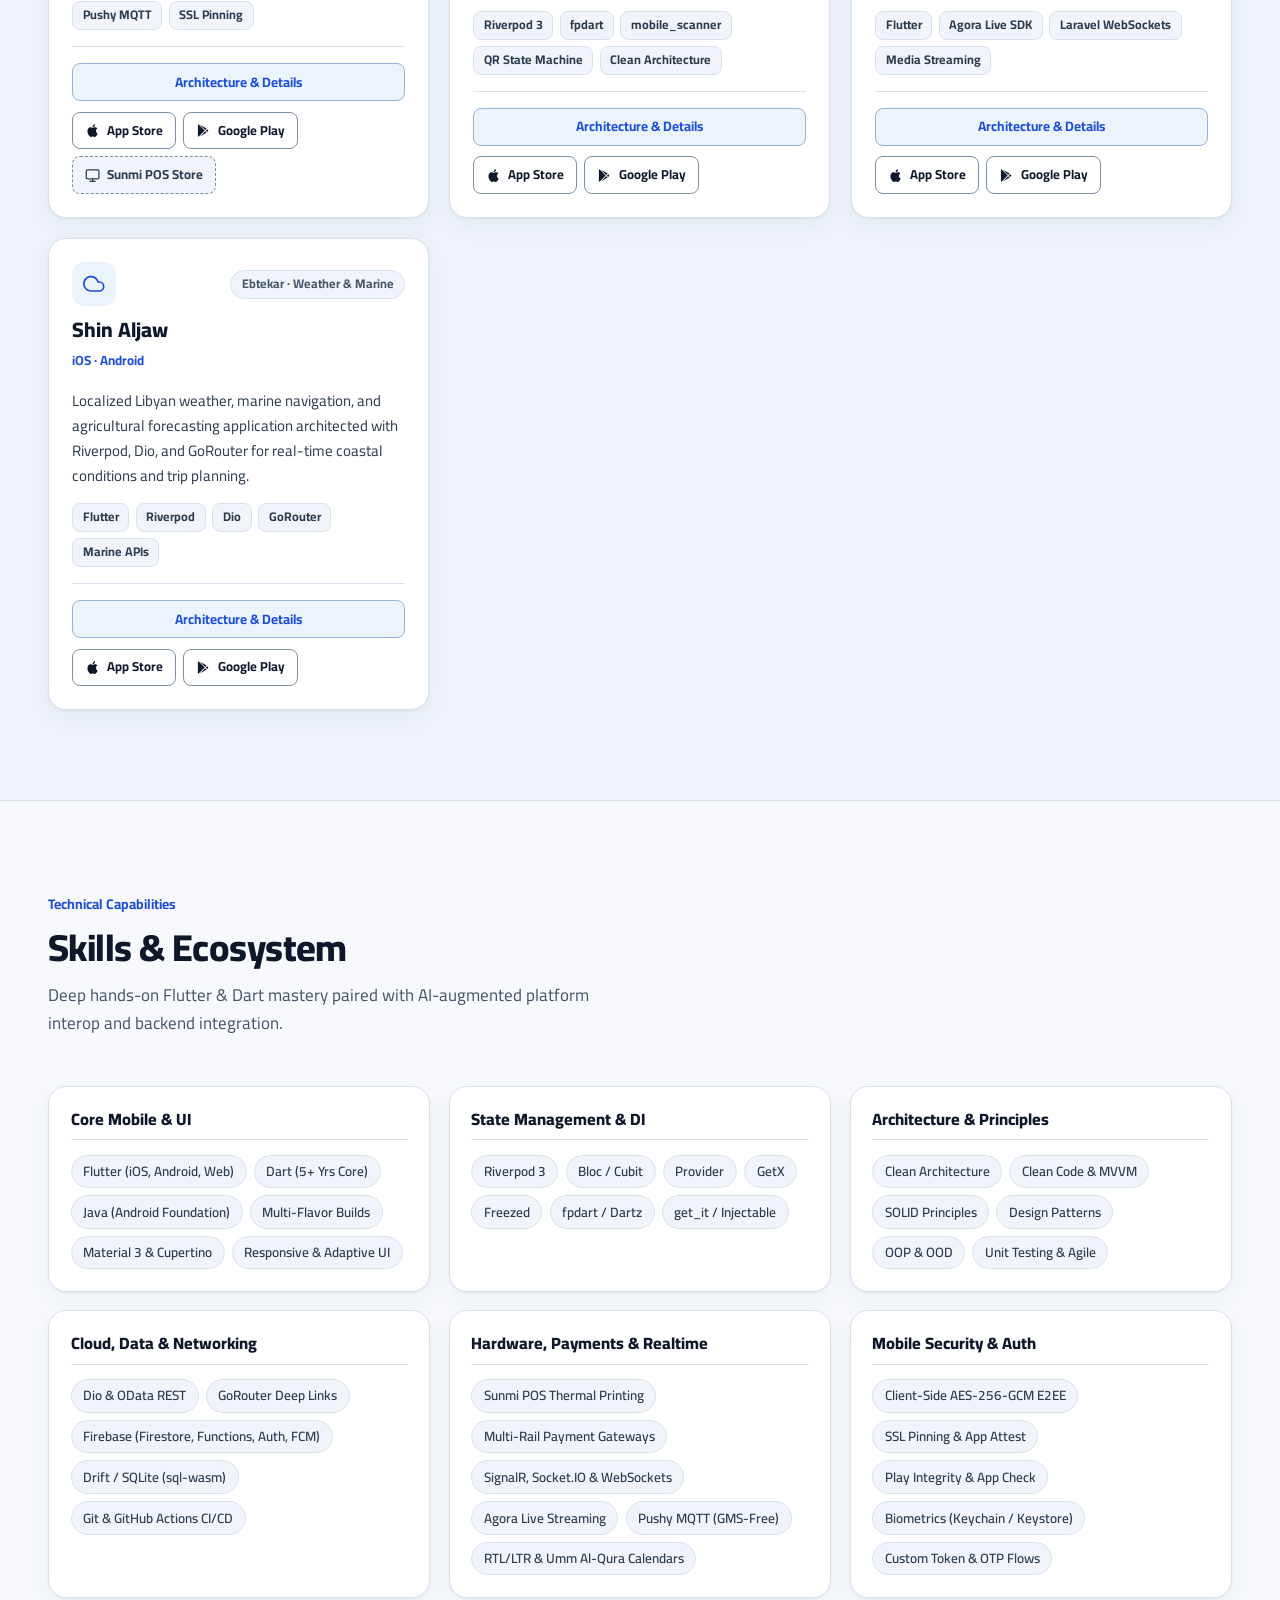
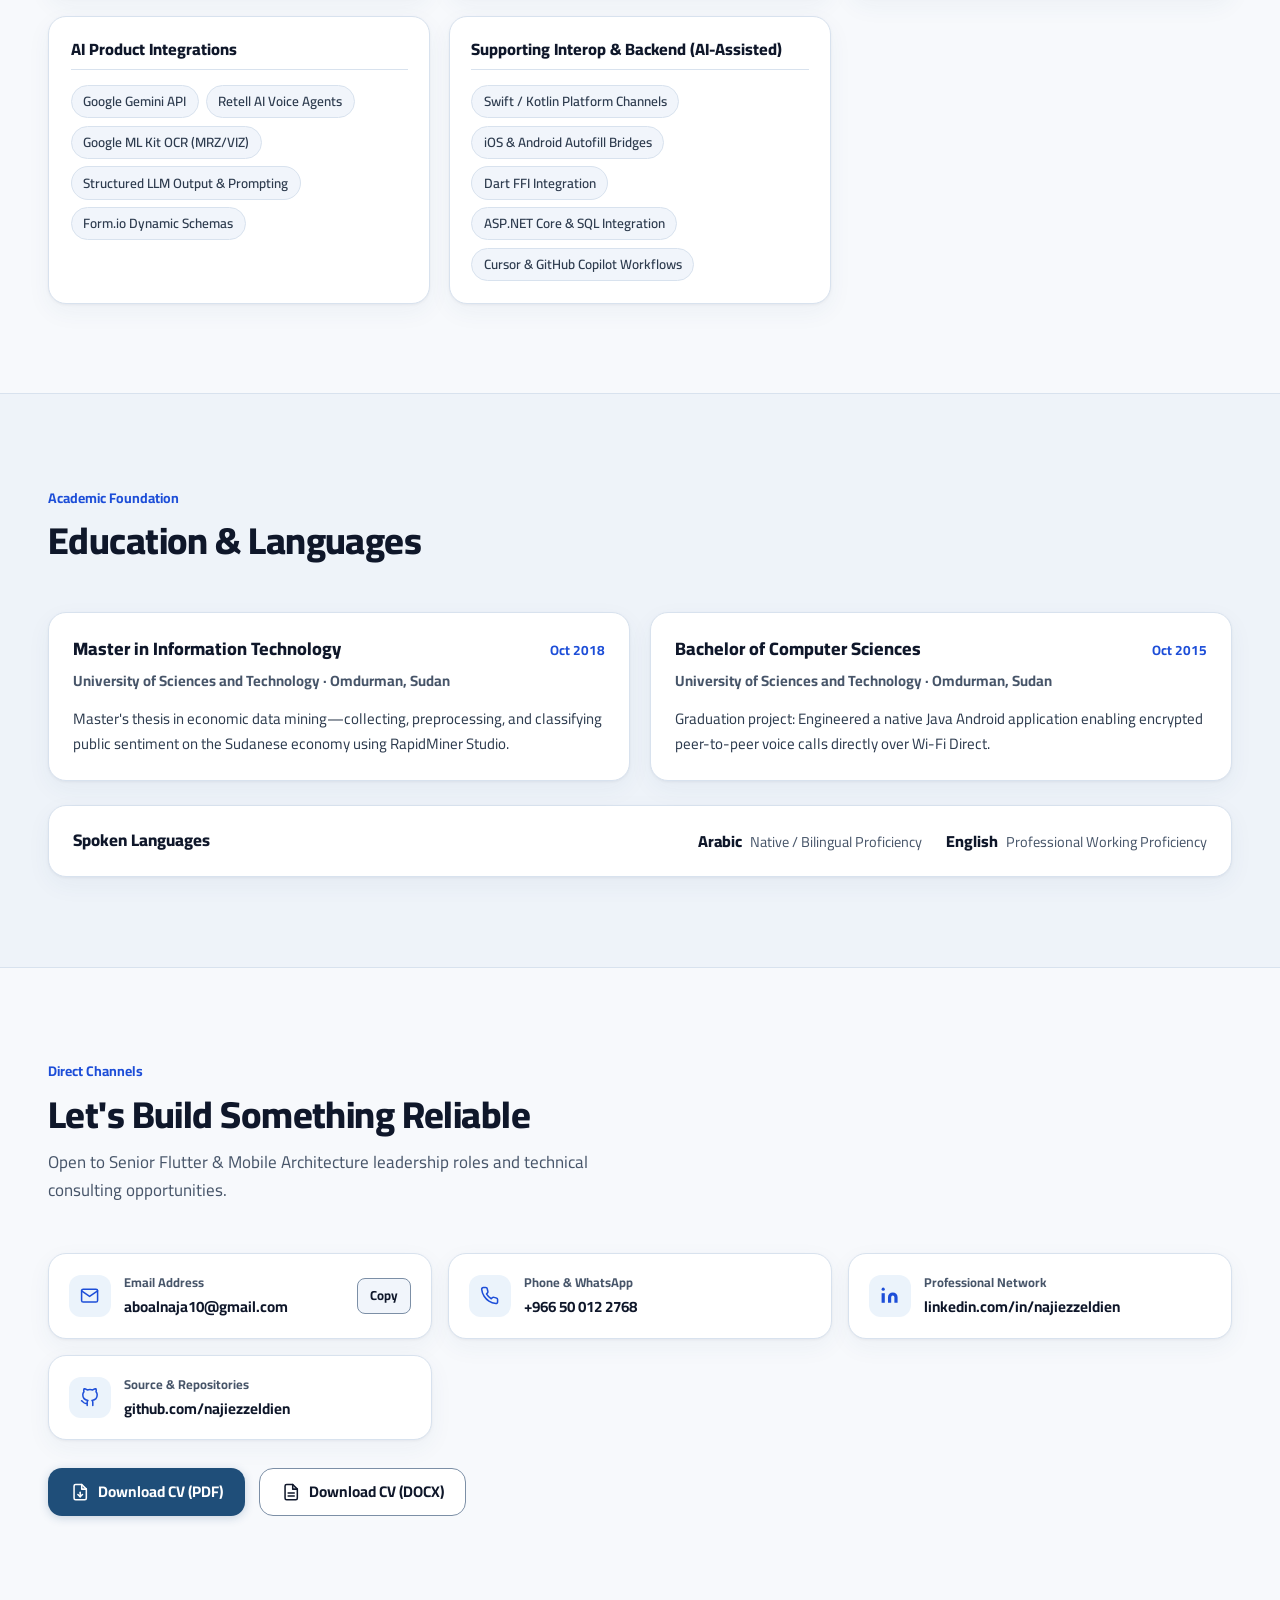
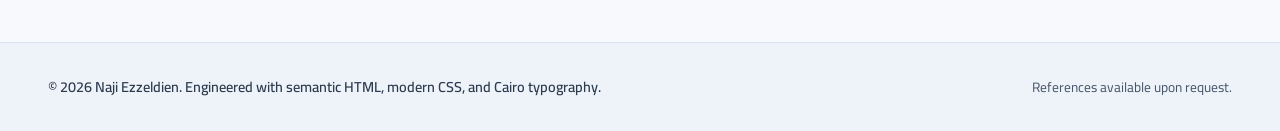
==== commit 55af3be9: "Restore Rejoined MIC phrasing across CV and portfolio" ====
--- a/index.html
+++ b/index.html
@@ -281,7 +281,7 @@
                 </div>
                 <span class="timeline-date" data-i18n="exp.date.mic_current">Dec 2025 – Present · On-Site</span>
               </header>
-              <p class="timeline-description" data-i18n="exp.desc.mic_current">Leading Flutter mobile architecture (Riverpod 3, Clean Architecture), complex enterprise REST/OData integrations, and AI-augmented end-to-end delivery across supporting native extensions and ASP.NET Core Web API services—redesigning O-Anywhere from scratch and shipping AppKey, Home Secretary, and Munasiq.</p>
+              <p class="timeline-description" data-i18n="exp.desc.mic_current">Rejoined Management Intelligence Company (MIC) to lead Flutter mobile architecture (Riverpod 3, Clean Architecture), complex enterprise REST/OData integrations, and AI-augmented end-to-end delivery across supporting native extensions and ASP.NET Core Web API services—redesigning O-Anywhere from scratch and shipping AppKey, Home Secretary, and Munasiq.</p>
               <div class="timeline-links">
                 <a href="#proj-oanywhere" class="timeline-chip">O-Anywhere</a>
                 <a href="#proj-appkey" class="timeline-chip">AppKey</a>
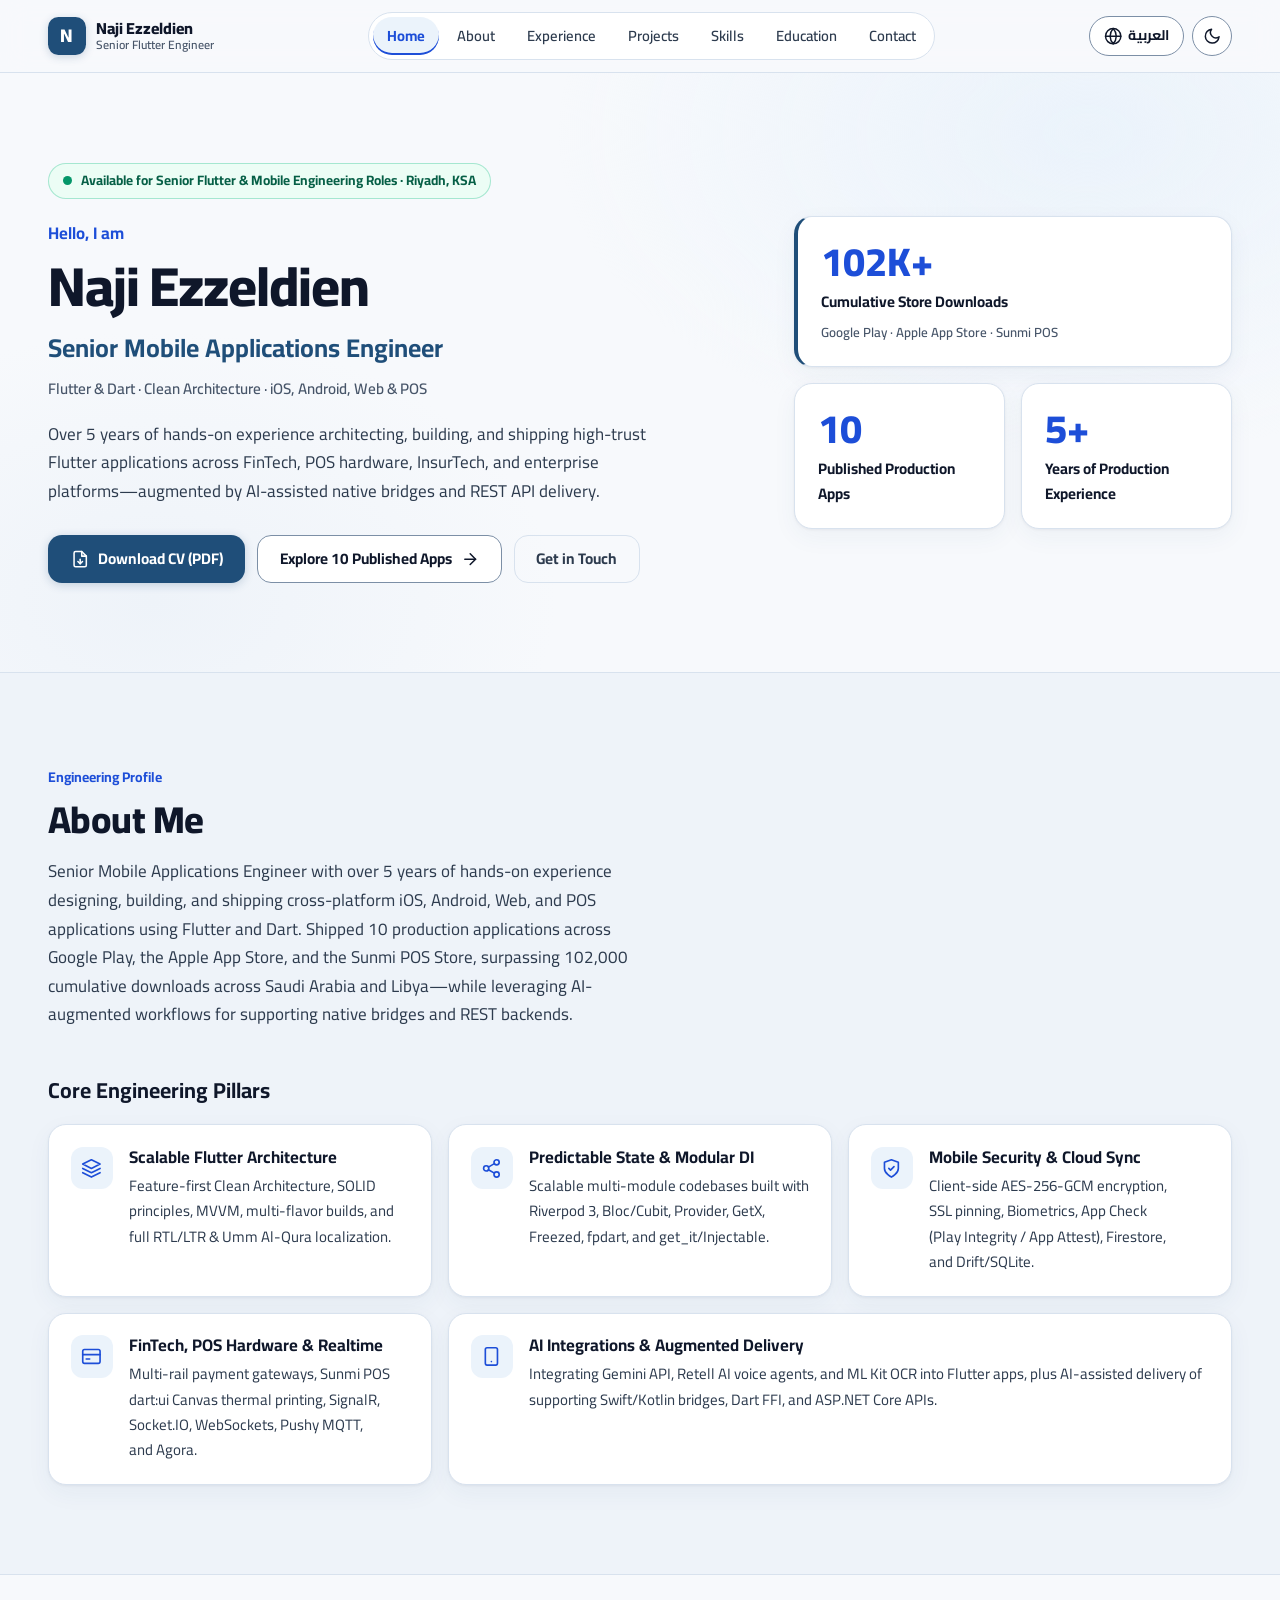
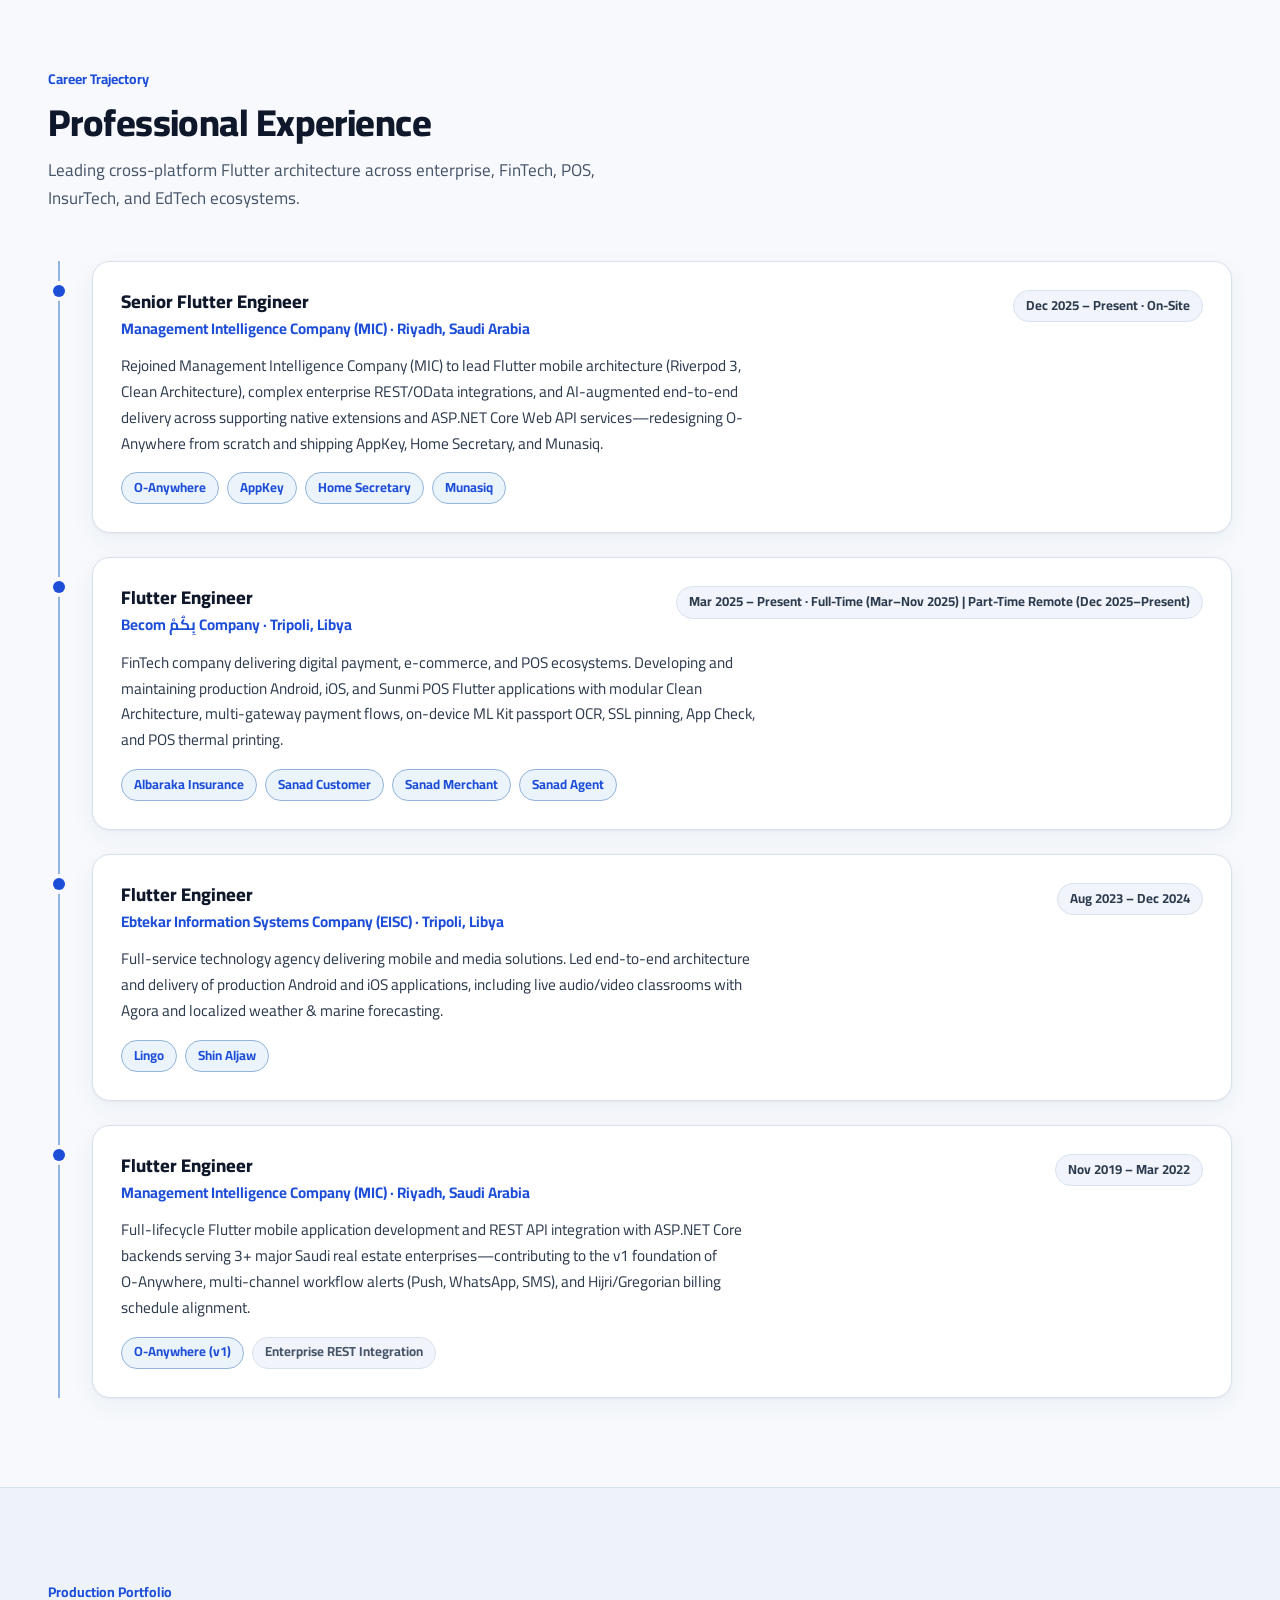
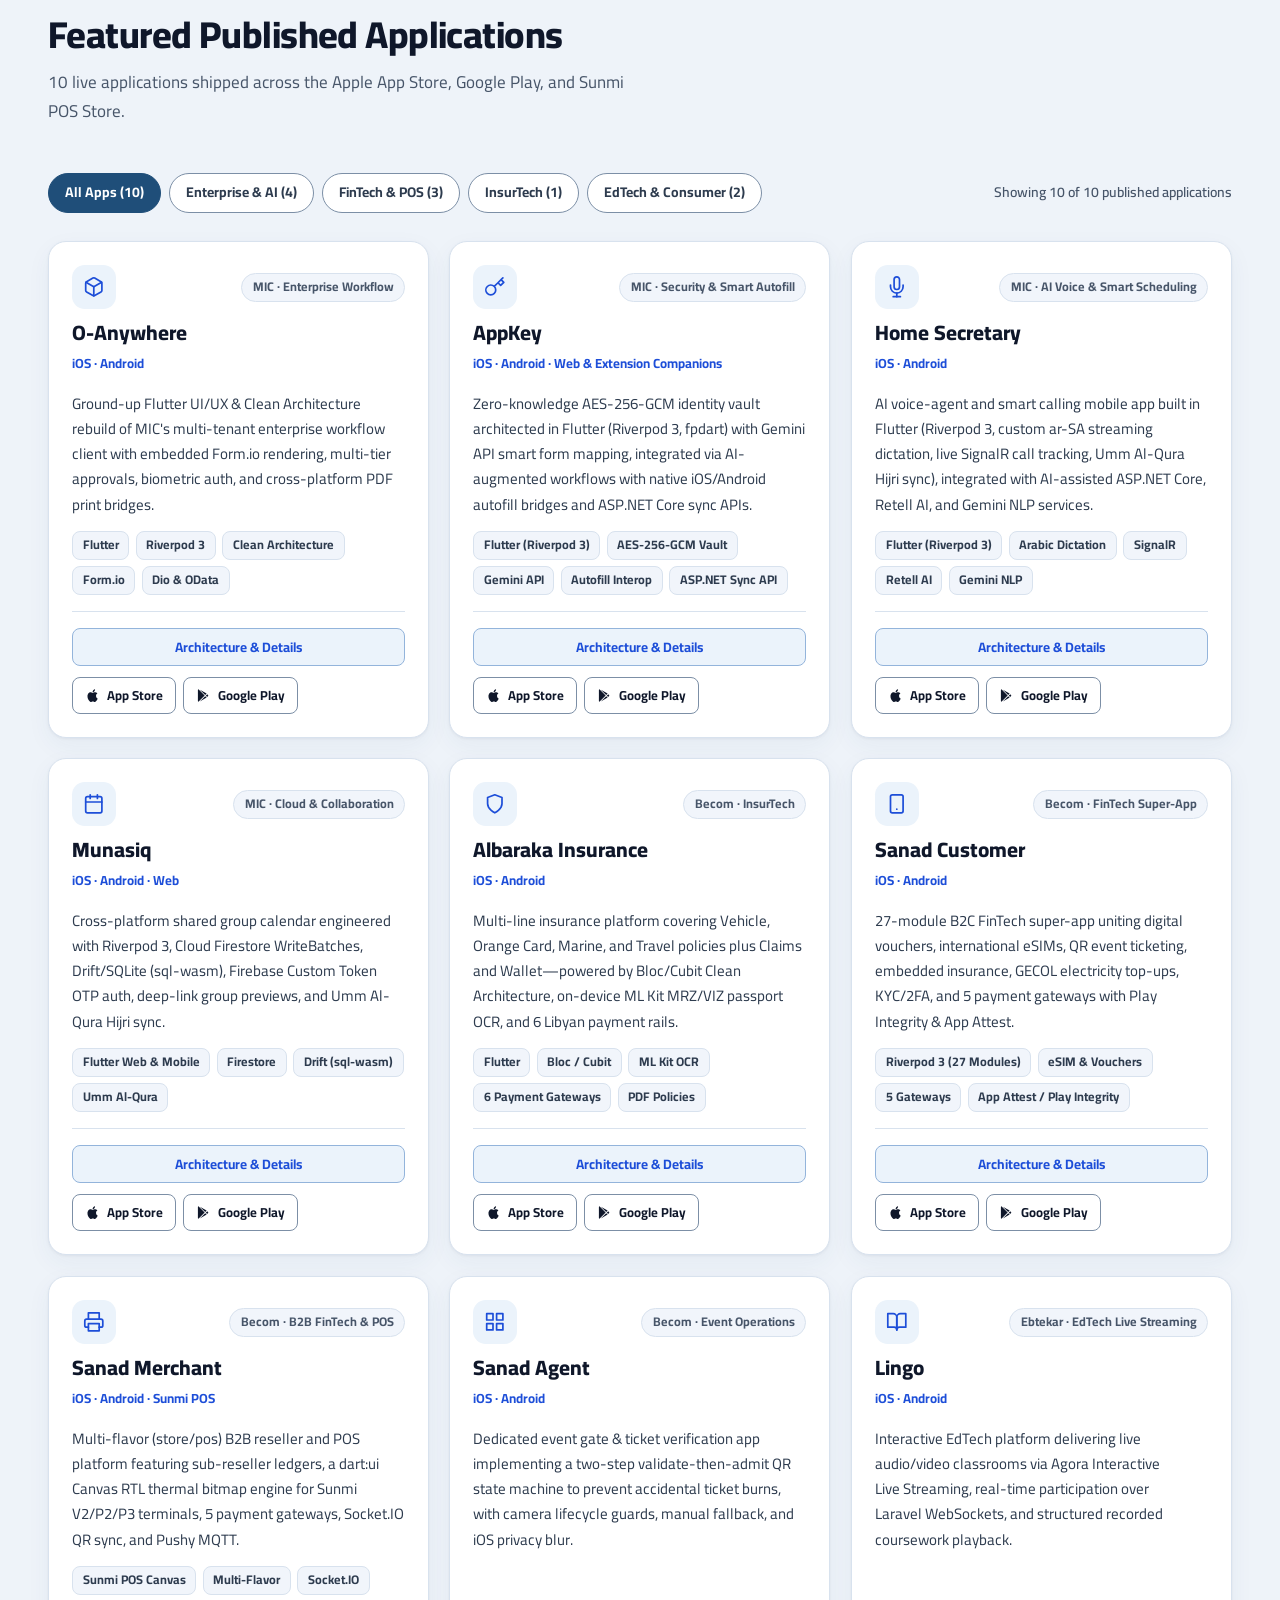
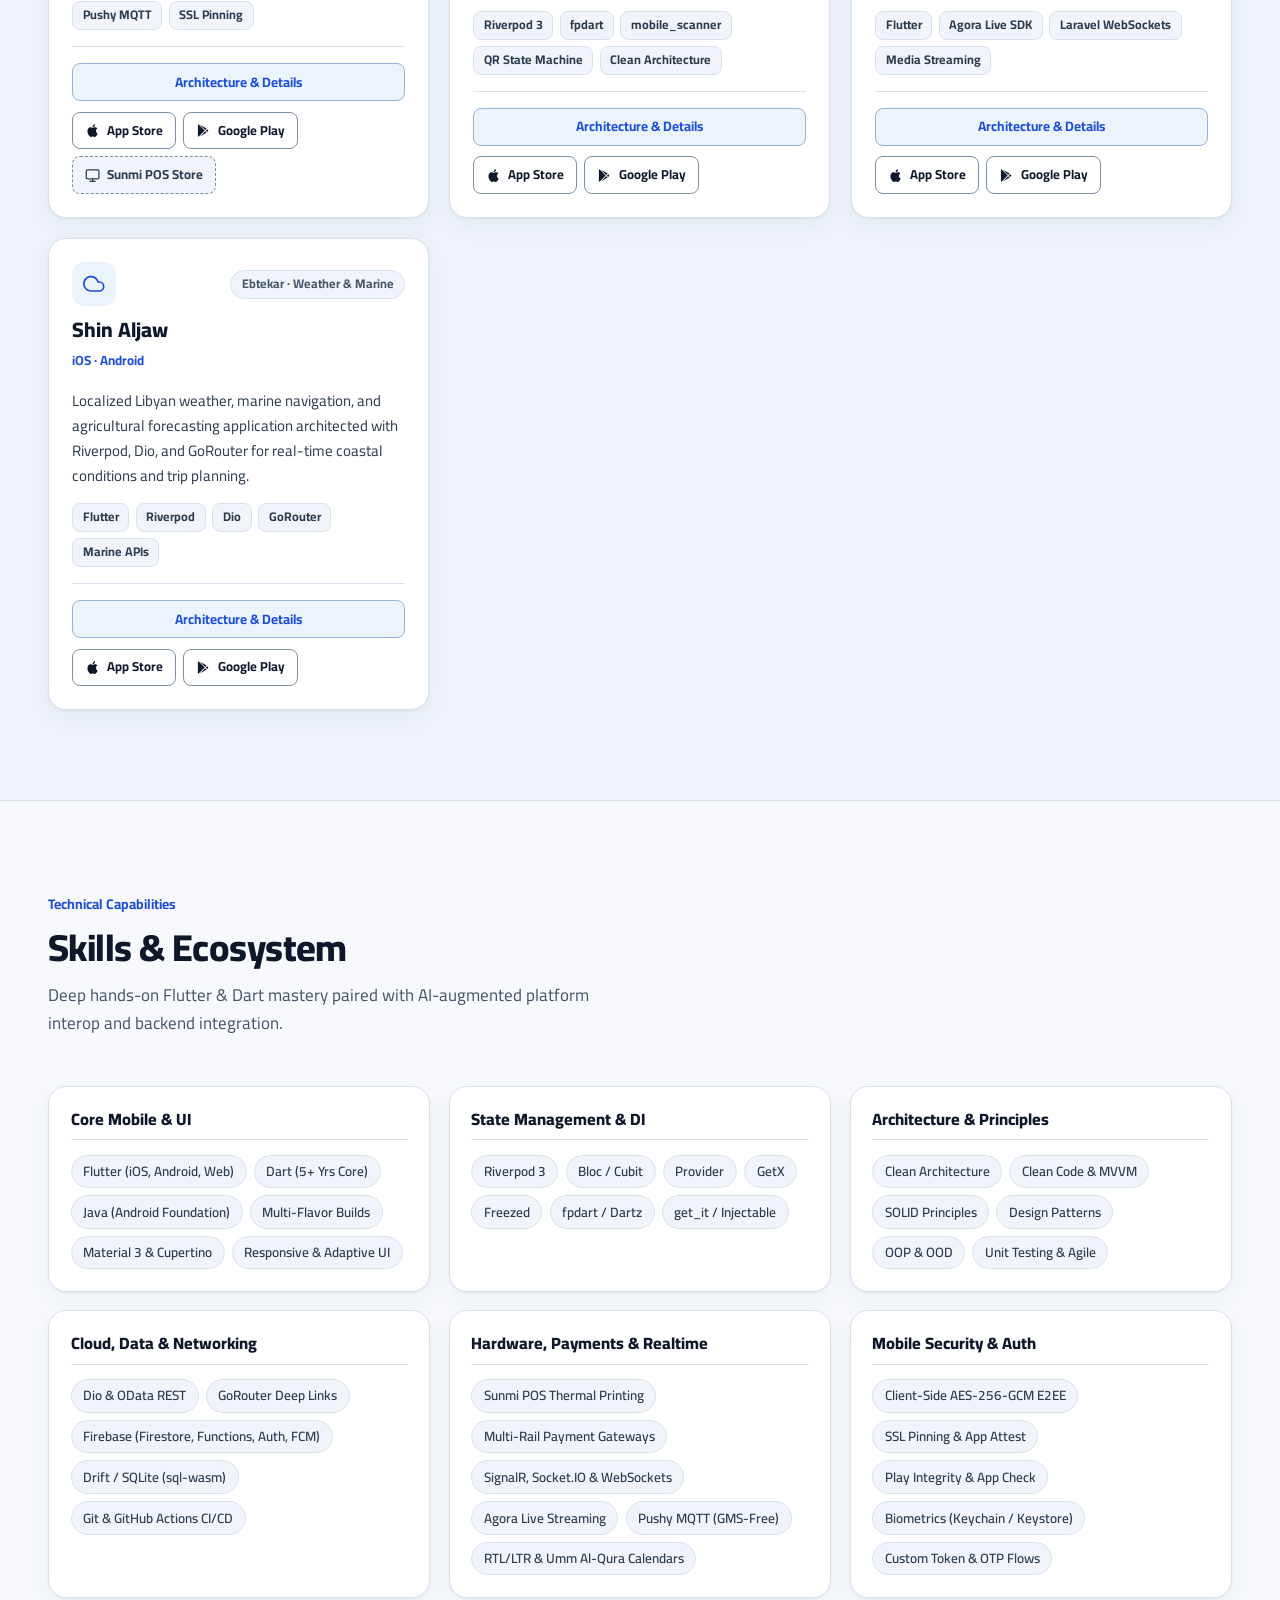
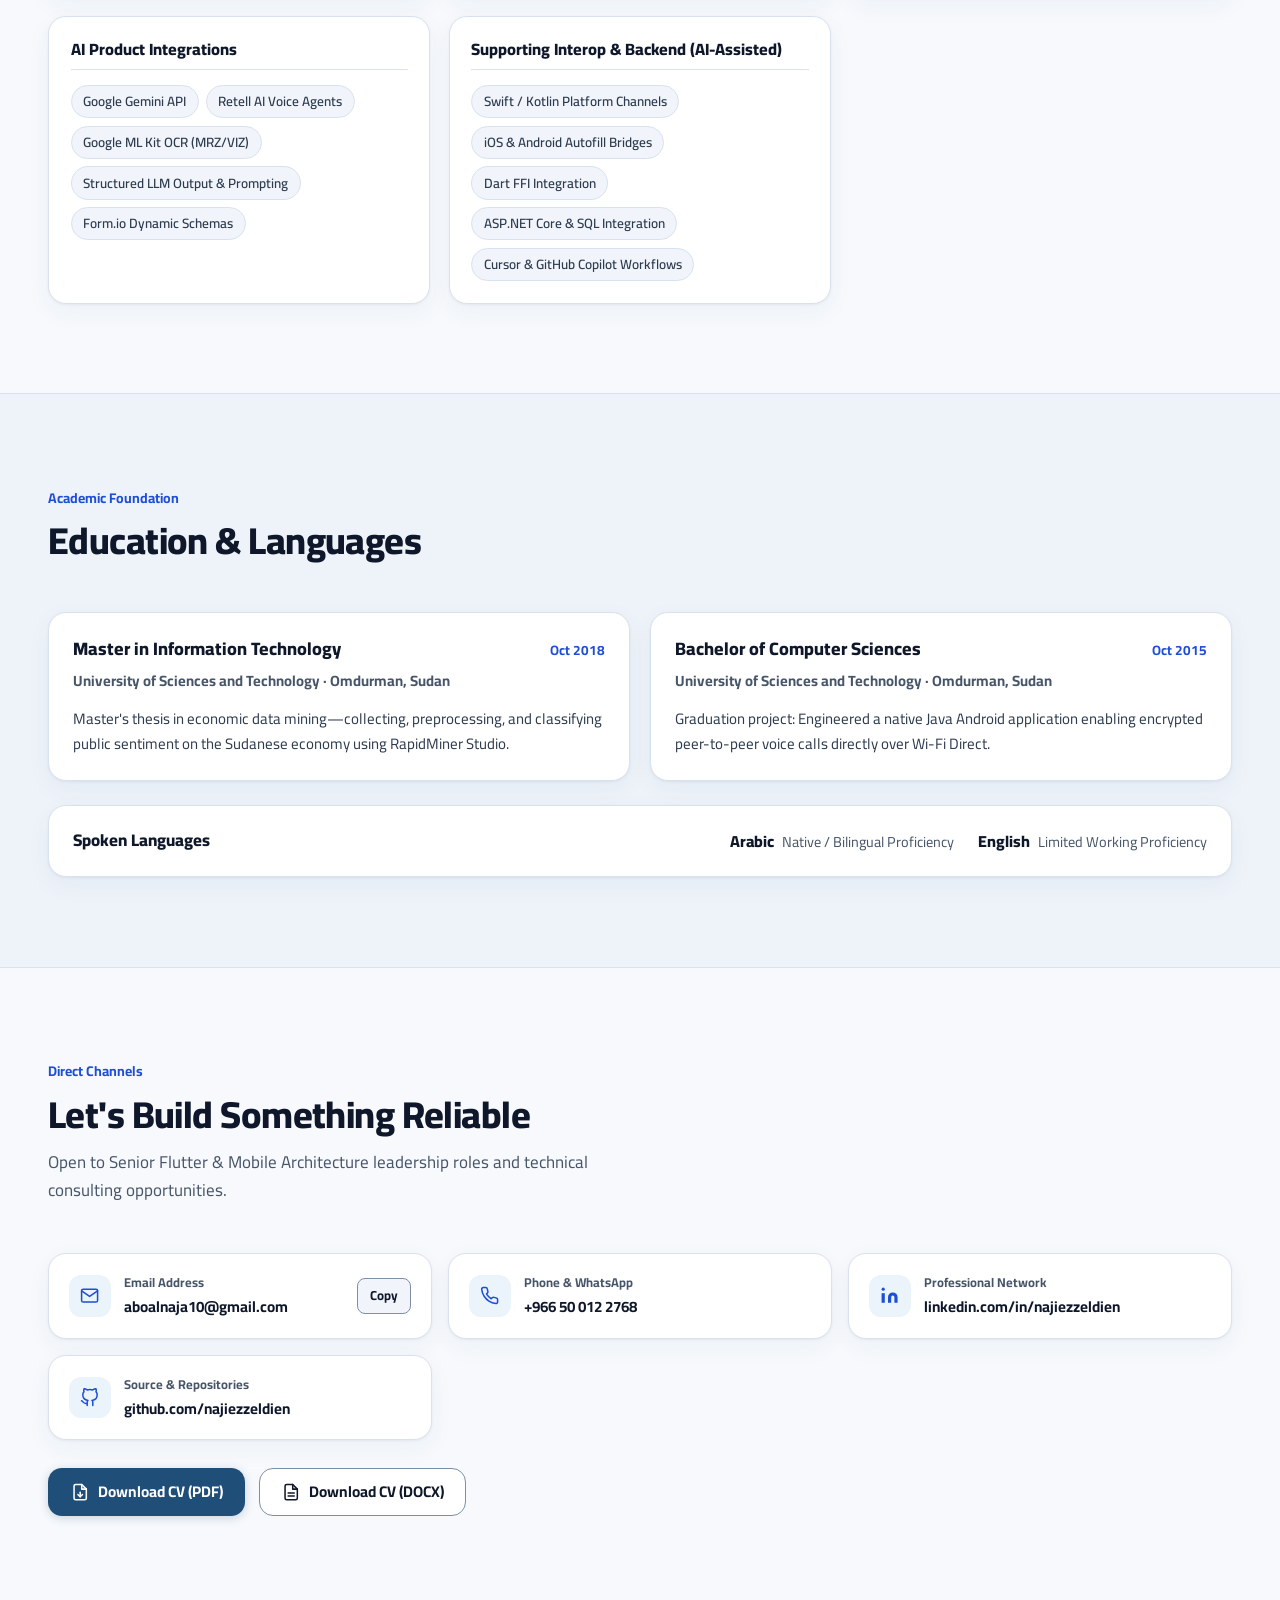
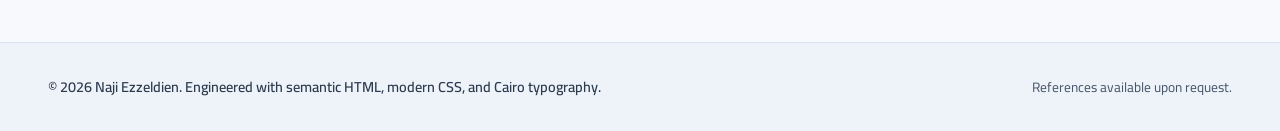
==== commit 123372ee: "Update English language level to Limited Working Proficiency across CV and portfolio" ====
--- a/index.html
+++ b/index.html
@@ -10,37 +10,320 @@
       const savedScheme = localStorage.getItem("color-scheme");
       document.querySelector('meta[name="color-scheme"]').content =
         savedScheme === "light" || savedScheme === "dark" ? savedScheme : "light dark";
-      const savedLang = localStorage.getItem("portfolio-lang");
-      if (savedLang === "ar" || savedLang === "en") {
-        document.documentElement.lang = savedLang;
-        document.documentElement.dir = savedLang === "ar" ? "rtl" : "ltr";
+      const queryLang = new URLSearchParams(window.location.search).get("lang");
+      const activeLang =
+        queryLang === "ar" || queryLang === "en"
+          ? queryLang
+          : localStorage.getItem("portfolio-lang");
+      if (activeLang === "ar" || activeLang === "en") {
+        document.documentElement.lang = activeLang;
+        document.documentElement.dir = activeLang === "ar" ? "rtl" : "ltr";
       }
     } catch {}
   </script>
 
-  <!-- SEO -->
-  <title>Naji Ezzeldien — Senior Mobile Applications Engineer (Flutter) | Portfolio</title>
-  <meta name="description" content="Portfolio of Naji Ezzeldien — Senior Mobile Applications Engineer (Flutter &amp; Dart) with 5+ years of hands-on experience, 10 published apps, and 102,000+ downloads across Google Play, Apple App Store, and Sunmi POS Store.">
-  <meta name="keywords" content="Naji Ezzeldien, Senior Flutter Engineer, Mobile Applications Engineer, Dart, Riverpod, Bloc, Clean Architecture, Riyadh, Portfolio">
+  <!-- Primary SEO & Indexing -->
+  <meta name="google-site-verification" content="wWVzD7T8pft7ie-oYJjeOl5fy-4yySa3D12XosMeMq0">
+  <title>Naji Ezzeldien (ناجي عزالدين) — Senior Mobile Applications Engineer (Flutter) | Portfolio</title>
+  <meta name="description" id="metaDescription" content="Official portfolio of Naji Ezzeldien (ناجي عزالدين) — Senior Mobile Applications Engineer (Flutter &amp; Dart) in Riyadh, Saudi Arabia at Management Intelligence Company (MIC). 5+ years of experience, 10 published apps, and 102,000+ downloads across the Apple App Store, Google Play, and Sunmi POS Store.">
+  <meta name="keywords" content="Naji Ezzeldien, ناجي عزالدين, المهندس ناجي عزالدين, Naji Ezzeddine, Senior Flutter Engineer, Mobile Applications Engineer, Flutter Developer Riyadh, Dart, Riverpod, Bloc, Clean Architecture, Management Intelligence Company, MIC, Portfolio">
   <meta name="author" content="Naji Ezzeldien">
-
-  <!-- Open Graph -->
-  <meta property="og:title" content="Naji Ezzeldien — Senior Mobile Applications Engineer (Flutter)">
-  <meta property="og:description" content="5+ years of hands-on Flutter &amp; Dart architecture across iOS, Android, Web, and Sunmi POS. 10 published apps, 102,000+ downloads.">
-  <meta property="og:type" content="website">
+  <meta name="robots" content="index, follow, max-image-preview:large, max-snippet:-1, max-video-preview:-1">
+
+  <!-- Canonical & Bilingual Hreflang Alternates -->
+  <link rel="canonical" id="canonicalLink" href="https://najiezzeldien.github.io/naji_portfolio/">
+  <link rel="alternate" hreflang="en" href="https://najiezzeldien.github.io/naji_portfolio/">
+  <link rel="alternate" hreflang="ar" href="https://najiezzeldien.github.io/naji_portfolio/?lang=ar">
+  <link rel="alternate" hreflang="x-default" href="https://najiezzeldien.github.io/naji_portfolio/">
+
+  <!-- Open Graph (LinkedIn, WhatsApp, Facebook) -->
+  <meta property="og:site_name" content="Naji Ezzeldien — Engineering Portfolio">
+  <meta property="og:title" content="Naji Ezzeldien (ناجي عزالدين) — Senior Mobile Applications Engineer (Flutter)">
+  <meta property="og:description" content="5+ years of hands-on Flutter &amp; Dart architecture across iOS, Android, Web, and Sunmi POS. 10 published apps, 102,000+ cumulative downloads.">
+  <meta property="og:type" content="profile">
   <meta property="og:url" content="https://najiezzeldien.github.io/naji_portfolio/">
-
-  <!-- Twitter Card -->
+  <meta property="og:image" content="https://najiezzeldien.github.io/naji_portfolio/og-preview.png">
+  <meta property="og:image:secure_url" content="https://najiezzeldien.github.io/naji_portfolio/og-preview.png">
+  <meta property="og:image:type" content="image/png">
+  <meta property="og:image:width" content="1200">
+  <meta property="og:image:height" content="630">
+  <meta property="og:image:alt" content="Naji Ezzeldien (ناجي عزالدين) — Senior Mobile Applications Engineer (Flutter) · 10 Published Apps · 102K+ Downloads">
+  <meta property="og:locale" content="en_US">
+  <meta property="og:locale:alternate" content="ar_SA">
+  <meta property="profile:first_name" content="Naji">
+  <meta property="profile:last_name" content="Ezzeldien">
+  <meta property="profile:username" content="najiezzeldien">
+
+  <!-- Twitter / X Card -->
   <meta name="twitter:card" content="summary_large_image">
-  <meta name="twitter:title" content="Naji Ezzeldien — Senior Mobile Applications Engineer (Flutter)">
+  <meta name="twitter:title" content="Naji Ezzeldien (ناجي عزالدين) — Senior Mobile Applications Engineer (Flutter)">
   <meta name="twitter:description" content="5+ years of hands-on Flutter &amp; Dart architecture across iOS, Android, Web, and Sunmi POS. 10 published apps, 102,000+ downloads.">
-
-  <!-- Brand Favicon & Touch Icons (Cache-busted to replace legacy Flutter icon) -->
-  <link rel="icon" type="image/svg+xml" href="favicon.svg?v=2">
-  <link rel="icon" type="image/png" sizes="64x64" href="favicon.png?v=2">
-  <link rel="icon" type="image/png" sizes="192x192" href="icon-192.png?v=2">
-  <link rel="shortcut icon" href="favicon.ico?v=2">
-  <link rel="apple-touch-icon" sizes="180x180" href="apple-touch-icon.png?v=2">
+  <meta name="twitter:image" content="https://najiezzeldien.github.io/naji_portfolio/og-preview.png">
+  <meta name="twitter:image:alt" content="Naji Ezzeldien — Senior Mobile Applications Engineer (Flutter)">
+
+  <!-- Structured Data (Schema.org ProfilePage + Person + Published Mobile Apps for Google Search & AI Overviews) -->
+  <script type="application/ld+json">
+  {
+    "@context": "https://schema.org",
+    "@graph": [
+      {
+        "@type": "WebSite",
+        "@id": "https://najiezzeldien.github.io/naji_portfolio/#website",
+        "url": "https://najiezzeldien.github.io/naji_portfolio/",
+        "name": "Naji Ezzeldien — Senior Mobile Applications Engineer Portfolio",
+        "alternateName": "ملف أعمال ناجي عزالدين — مهندس أول لتطبيقات الجوّال",
+        "inLanguage": ["en", "ar"],
+        "publisher": {
+          "@id": "https://najiezzeldien.github.io/naji_portfolio/#person"
+        }
+      },
+      {
+        "@type": "ProfilePage",
+        "@id": "https://najiezzeldien.github.io/naji_portfolio/#profilepage",
+        "url": "https://najiezzeldien.github.io/naji_portfolio/",
+        "name": "Naji Ezzeldien (ناجي عزالدين) — Senior Mobile Applications Engineer (Flutter)",
+        "description": "Official engineering portfolio of Naji Ezzeldien (ناجي عزالدين), Senior Mobile Applications Engineer (Flutter & Dart) in Riyadh, Saudi Arabia, showcasing 10 published iOS, Android, Web, and Sunmi POS applications surpassing 102,000 downloads.",
+        "inLanguage": ["en", "ar"],
+        "dateCreated": "2026-03-20T09:00:00+03:00",
+        "dateModified": "2026-11-18T11:15:00+03:00",
+        "isPartOf": {
+          "@id": "https://najiezzeldien.github.io/naji_portfolio/#website"
+        },
+        "mainEntity": {
+          "@id": "https://najiezzeldien.github.io/naji_portfolio/#person"
+        }
+      },
+      {
+        "@type": "Person",
+        "@id": "https://najiezzeldien.github.io/naji_portfolio/#person",
+        "identifier": "najiezzeldien",
+        "name": "Naji Ezzeldien",
+        "givenName": "Naji",
+        "familyName": "Ezzeldien",
+        "alternateName": [
+          "ناجي عزالدين",
+          "المهندس ناجي عزالدين",
+          "Naji Ezzeddine",
+          "najiezzeldien"
+        ],
+        "jobTitle": "Senior Mobile Applications Engineer (Flutter)",
+        "description": "Senior Mobile Applications Engineer with over 5 years of hands-on experience architecting, building, and shipping cross-platform iOS, Android, Web, and Sunmi POS applications using Flutter and Dart, surpassing 102,000 cumulative store downloads across 10 production apps.",
+        "url": "https://najiezzeldien.github.io/naji_portfolio/",
+        "image": "https://najiezzeldien.github.io/naji_portfolio/og-preview.png",
+        "email": "mailto:aboalnaja10@gmail.com",
+        "telephone": "+966500122768",
+        "address": {
+          "@type": "PostalAddress",
+          "addressLocality": "Riyadh",
+          "addressCountry": "SA"
+        },
+        "worksFor": {
+          "@type": "Organization",
+          "name": "Management Intelligence Company (MIC)",
+          "alternateName": "شركة الذكاء الإداري (MIC)",
+          "address": {
+            "@type": "PostalAddress",
+            "addressLocality": "Riyadh",
+            "addressCountry": "SA"
+          }
+        },
+        "alumniOf": {
+          "@type": "CollegeOrUniversity",
+          "name": "University of Sciences and Technology"
+        },
+        "knowsLanguage": ["ar", "en"],
+        "knowsAbout": [
+          "Flutter",
+          "Dart",
+          "Clean Architecture",
+          "Riverpod",
+          "Bloc / Cubit",
+          "iOS & Android Application Development",
+          "FinTech & Payment Gateways",
+          "Sunmi POS Thermal Printing",
+          "Mobile Application Security"
+        ],
+        "sameAs": [
+          "https://www.linkedin.com/in/najiezzeldien",
+          "https://github.com/najiezzeldien"
+        ],
+        "interactionStatistic": [
+          {
+            "@type": "InteractionCounter",
+            "interactionType": "https://schema.org/FollowAction",
+            "userInteractionCount": 7813
+          }
+        ]
+      },
+      {
+        "@type": "ItemList",
+        "@id": "https://najiezzeldien.github.io/naji_portfolio/#published-apps",
+        "name": "Published Production Mobile Applications by Naji Ezzeldien",
+        "numberOfItems": 10,
+        "itemListElement": [
+          {
+            "@type": "ListItem",
+            "position": 1,
+            "item": {
+              "@type": "MobileApplication",
+              "name": "O-Anywhere",
+              "operatingSystem": "iOS, Android",
+              "applicationCategory": "BusinessApplication",
+              "author": { "@id": "https://najiezzeldien.github.io/naji_portfolio/#person" },
+              "sameAs": [
+                "https://apps.apple.com/sa/app/o-anywhere/id1599979909?l=ar",
+                "https://play.google.com/store/apps/details?id=com.mic.anyware"
+              ]
+            }
+          },
+          {
+            "@type": "ListItem",
+            "position": 2,
+            "item": {
+              "@type": "MobileApplication",
+              "name": "AppKey (مفتاح التطبيقات)",
+              "operatingSystem": "iOS, Android",
+              "applicationCategory": "SecurityApplication",
+              "author": { "@id": "https://najiezzeldien.github.io/naji_portfolio/#person" },
+              "sameAs": [
+                "https://apps.apple.com/us/app/appkey/id6827119695",
+                "https://play.google.com/store/apps/details?id=com.mic.appkey"
+              ]
+            }
+          },
+          {
+            "@type": "ListItem",
+            "position": 3,
+            "item": {
+              "@type": "MobileApplication",
+              "name": "Home Secretary (السكرتير المنزلي)",
+              "operatingSystem": "iOS, Android",
+              "applicationCategory": "ProductivityApplication",
+              "author": { "@id": "https://najiezzeldien.github.io/naji_portfolio/#person" },
+              "sameAs": [
+                "https://apps.apple.com/us/app/%D8%A7%D9%84%D8%B3%D9%83%D8%B1%D8%AA%D9%8A%D8%B1-%D8%A7%D9%84%D9%85%D9%86%D8%B2%D9%84%D9%8A/id6807824158",
+                "https://play.google.com/store/apps/details?id=com.mic.home_secretary"
+              ]
+            }
+          },
+          {
+            "@type": "ListItem",
+            "position": 4,
+            "item": {
+              "@type": "MobileApplication",
+              "name": "Munasiq (منسق)",
+              "operatingSystem": "iOS, Android, Web",
+              "applicationCategory": "ProductivityApplication",
+              "author": { "@id": "https://najiezzeldien.github.io/naji_portfolio/#person" },
+              "sameAs": [
+                "https://apps.apple.com/us/app/%D9%85%D9%86%D8%B3%D9%82/id6758393913?l=ar",
+                "https://play.google.com/store/apps/details?id=com.mic.sharedCalendar"
+              ]
+            }
+          },
+          {
+            "@type": "ListItem",
+            "position": 5,
+            "item": {
+              "@type": "MobileApplication",
+              "name": "Albaraka Insurance (البركة للتأمين)",
+              "operatingSystem": "iOS, Android",
+              "applicationCategory": "FinanceApplication",
+              "author": { "@id": "https://najiezzeldien.github.io/naji_portfolio/#person" },
+              "sameAs": [
+                "https://apps.apple.com/us/app/البركة-للتأمين/id6755429999",
+                "https://play.google.com/store/apps/details?id=ly.albaraka.insurancep"
+              ]
+            }
+          },
+          {
+            "@type": "ListItem",
+            "position": 6,
+            "item": {
+              "@type": "MobileApplication",
+              "name": "Sanad Customer (سند)",
+              "operatingSystem": "iOS, Android",
+              "applicationCategory": "FinanceApplication",
+              "author": { "@id": "https://najiezzeldien.github.io/naji_portfolio/#person" },
+              "sameAs": [
+                "https://apps.apple.com/us/app/سنـد/id6749844909",
+                "https://play.google.com/store/apps/details?id=ly.becom.sanadcustomers&hl=en"
+              ]
+            }
+          },
+          {
+            "@type": "ListItem",
+            "position": 7,
+            "item": {
+              "@type": "MobileApplication",
+              "name": "Sanad Merchant (سند التاجر)",
+              "operatingSystem": "iOS, Android, Sunmi POS",
+              "applicationCategory": "FinanceApplication",
+              "author": { "@id": "https://najiezzeldien.github.io/naji_portfolio/#person" },
+              "sameAs": [
+                "https://apps.apple.com/us/app/سند-التاجر/id6770513889",
+                "https://play.google.com/store/apps/details?id=ly.becom.sanadmerchantapp"
+              ]
+            }
+          },
+          {
+            "@type": "ListItem",
+            "position": 8,
+            "item": {
+              "@type": "MobileApplication",
+              "name": "Sanad Agent (سند العميل)",
+              "operatingSystem": "iOS, Android",
+              "applicationCategory": "BusinessApplication",
+              "author": { "@id": "https://najiezzeldien.github.io/naji_portfolio/#person" },
+              "sameAs": [
+                "https://apps.apple.com/us/app/سند-العميل/id6761775476",
+                "https://play.google.com/store/apps/details?id=ly.becom.sanadCompany"
+              ]
+            }
+          },
+          {
+            "@type": "ListItem",
+            "position": 9,
+            "item": {
+              "@type": "MobileApplication",
+              "name": "Lingo (لينقو)",
+              "operatingSystem": "iOS, Android",
+              "applicationCategory": "EducationalApplication",
+              "author": { "@id": "https://najiezzeldien.github.io/naji_portfolio/#person" },
+              "sameAs": [
+                "https://apps.apple.com/us/app/lingo-%D9%84%D9%8A%D9%86%D9%82%D9%88/id1559887910",
+                "https://play.google.com/store/apps/details?id=com.ebtekar.lingo"
+              ]
+            }
+          },
+          {
+            "@type": "ListItem",
+            "position": 10,
+            "item": {
+              "@type": "MobileApplication",
+              "name": "Shin Aljaw (شن الجو)",
+              "operatingSystem": "iOS, Android",
+              "applicationCategory": "WeatherApplication",
+              "author": { "@id": "https://najiezzeldien.github.io/naji_portfolio/#person" },
+              "sameAs": [
+                "https://apps.apple.com/us/app/%D8%B4%D9%86-%D8%A7%D9%84%D8%AC%D9%88/id6503896230?platform=iphone",
+                "https://play.google.com/store/apps/details?id=com.ebtekar.shin_aljaw"
+              ]
+            }
+          }
+        ]
+      }
+    ]
+  }
+  </script>
+
+  <!-- Brand Favicon & Touch Icons (Collision-free filenames to bypass Safari/Flutter favicon cache) -->
+  <link rel="icon" type="image/png" sizes="32x32" href="./brand-icon-32.png">
+  <link rel="icon" type="image/png" sizes="64x64" href="./brand-icon-64.png">
+  <link rel="icon" type="image/svg+xml" href="./brand-icon.svg">
+  <link rel="icon" type="image/png" sizes="192x192" href="./brand-icon-192.png">
+  <link rel="shortcut icon" href="./brand-favicon.ico">
+  <link rel="apple-touch-icon" sizes="180x180" href="./brand-icon-180.png">
 
   <!-- Google Fonts: Cairo (Arabic & Latin unified geometric variable typeface) -->
   <link rel="preconnect" href="https://fonts.googleapis.com">
@@ -960,7 +1243,7 @@
             </li>
             <li class="language-item">
               <span class="language-name" data-i18n="contact.lang.en.name">English</span>
-              <span class="language-level" data-i18n="contact.lang.en.level">Professional Working Proficiency</span>
+              <span class="language-level" data-i18n="contact.lang.en.level">Limited Working Proficiency</span>
             </li>
           </ul>
         </div>
